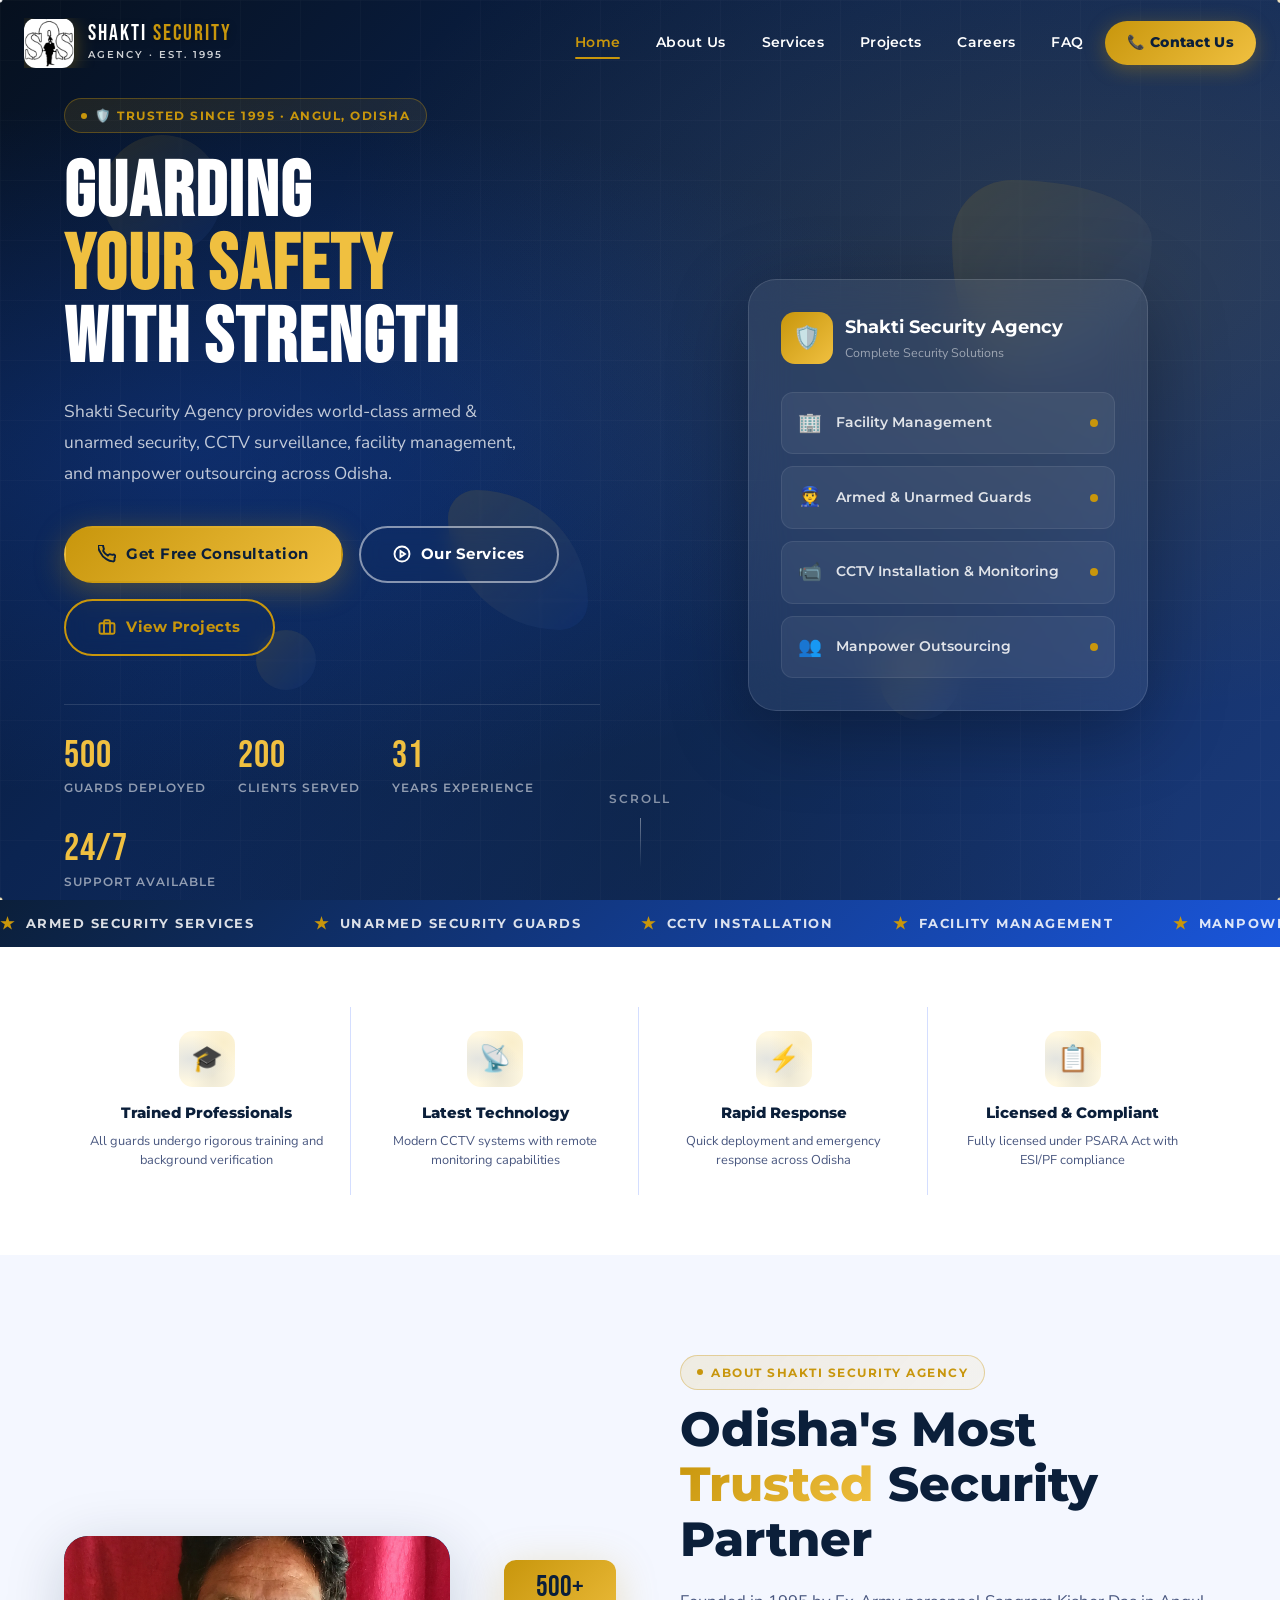
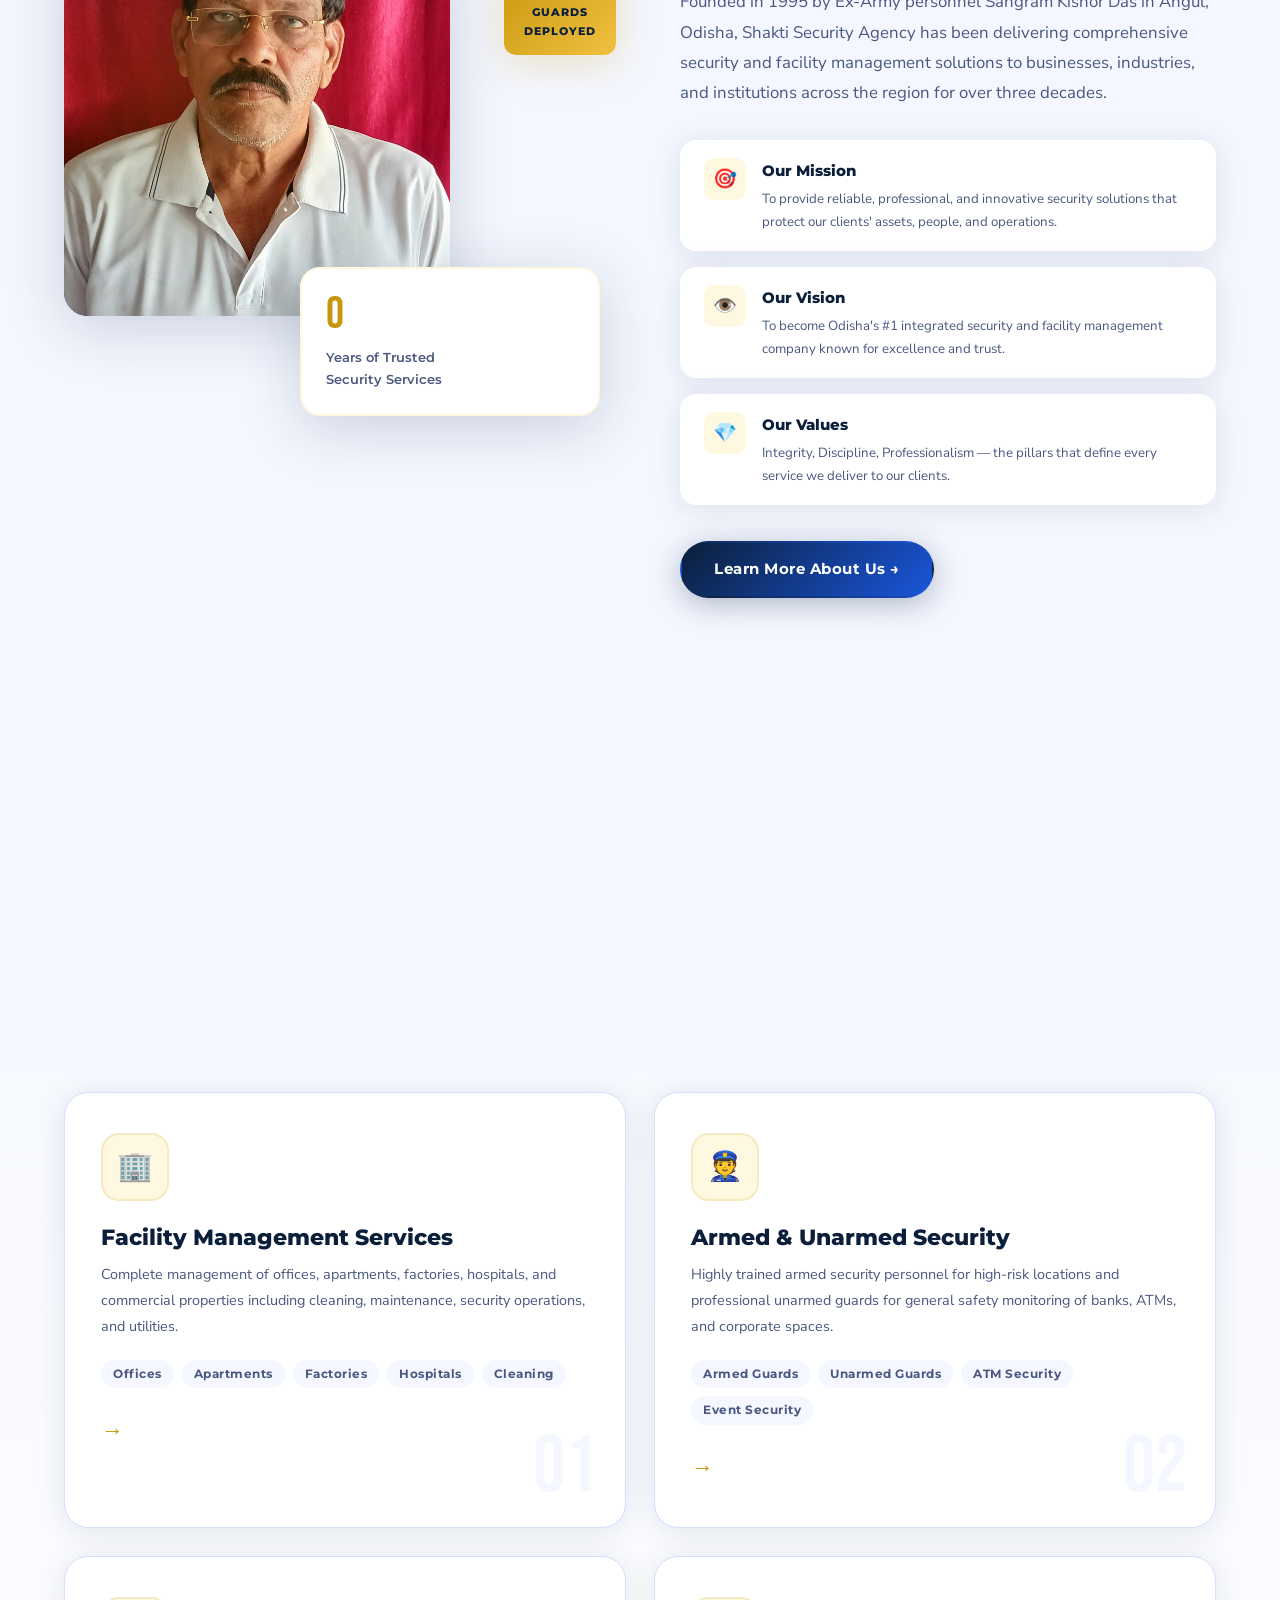
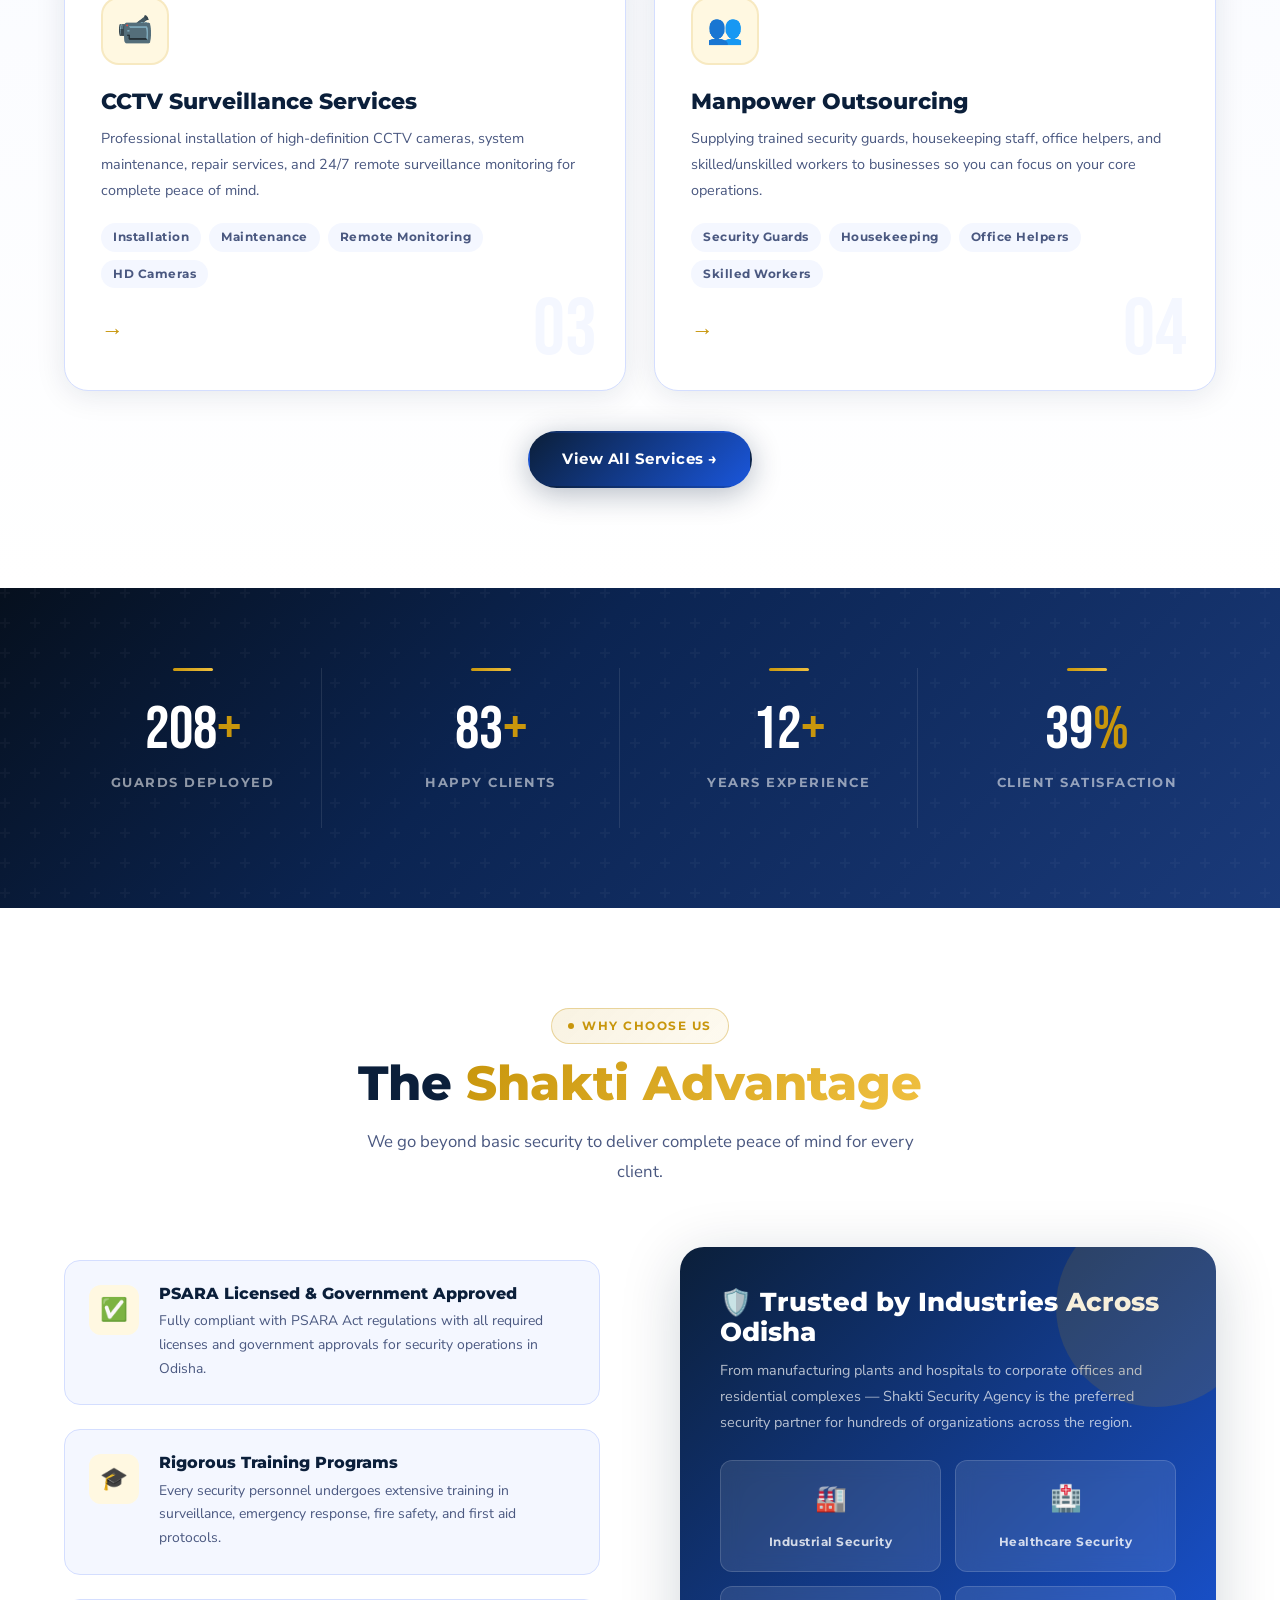
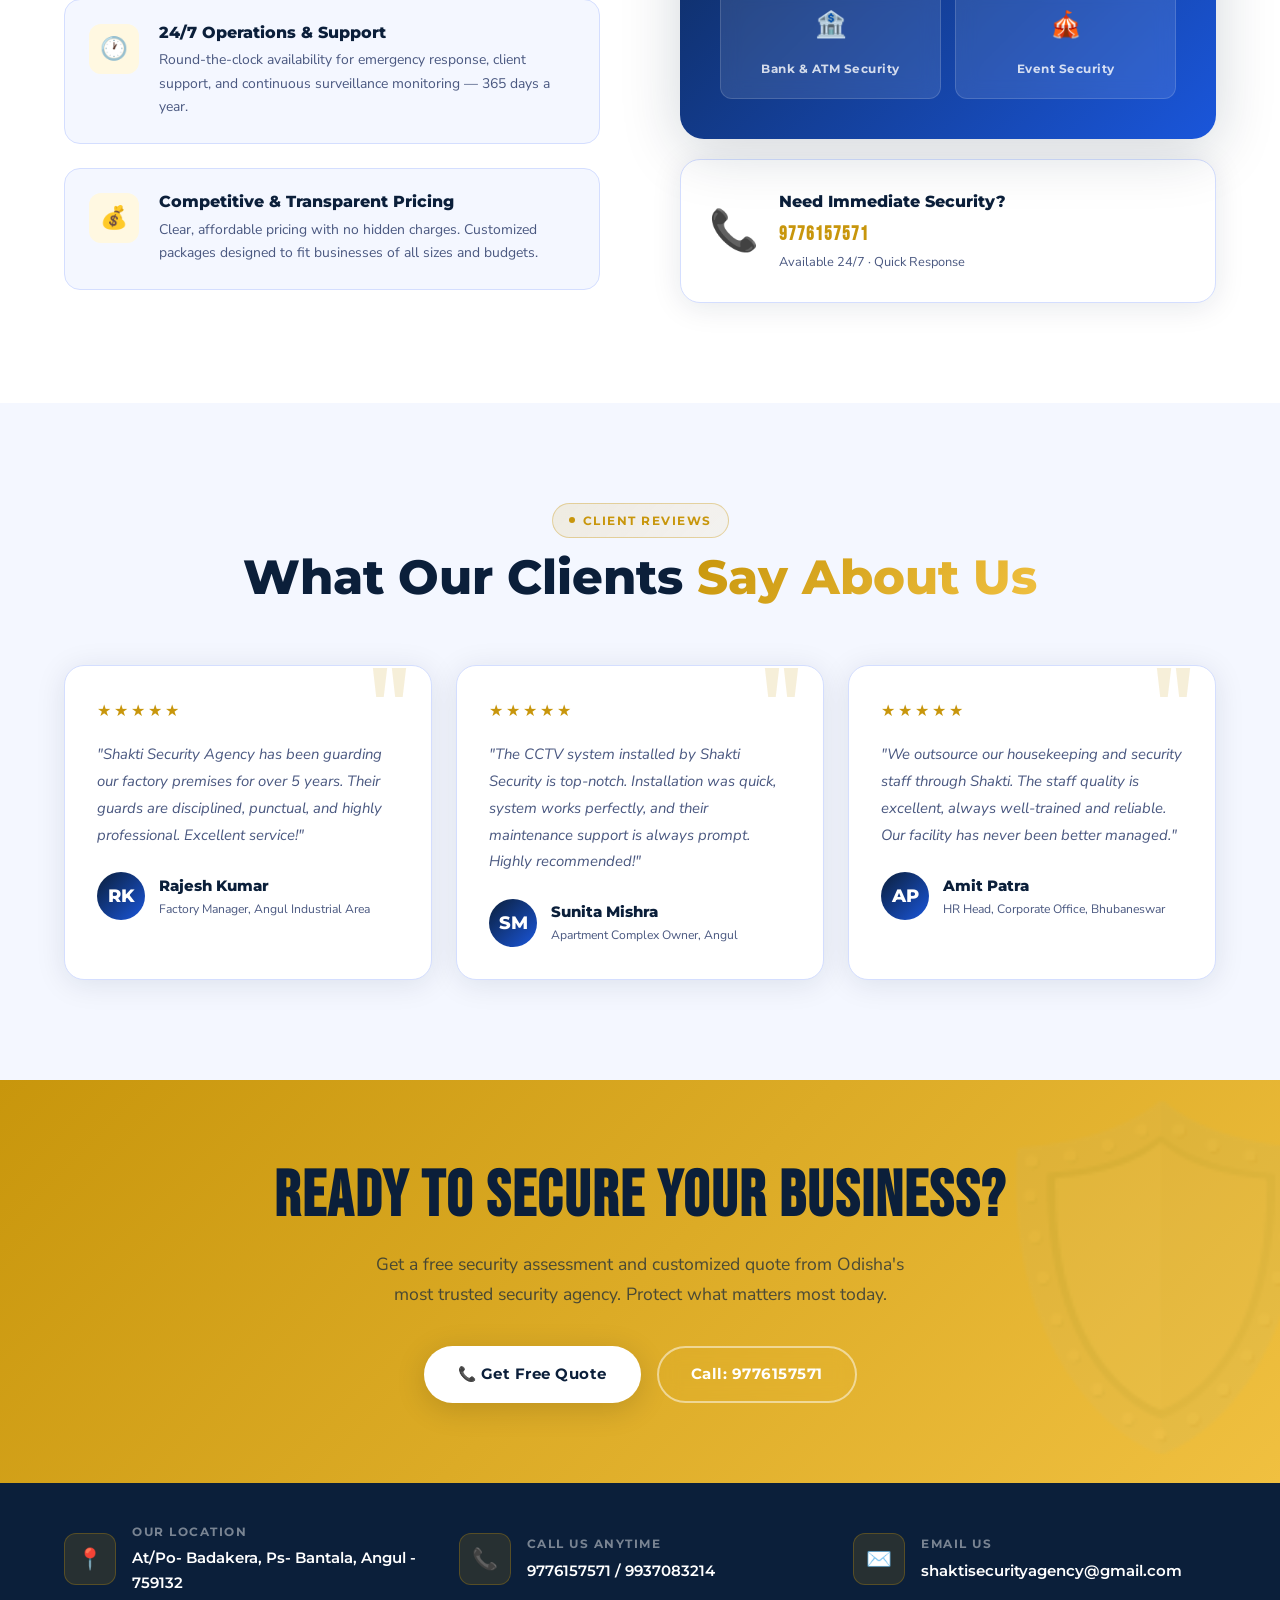
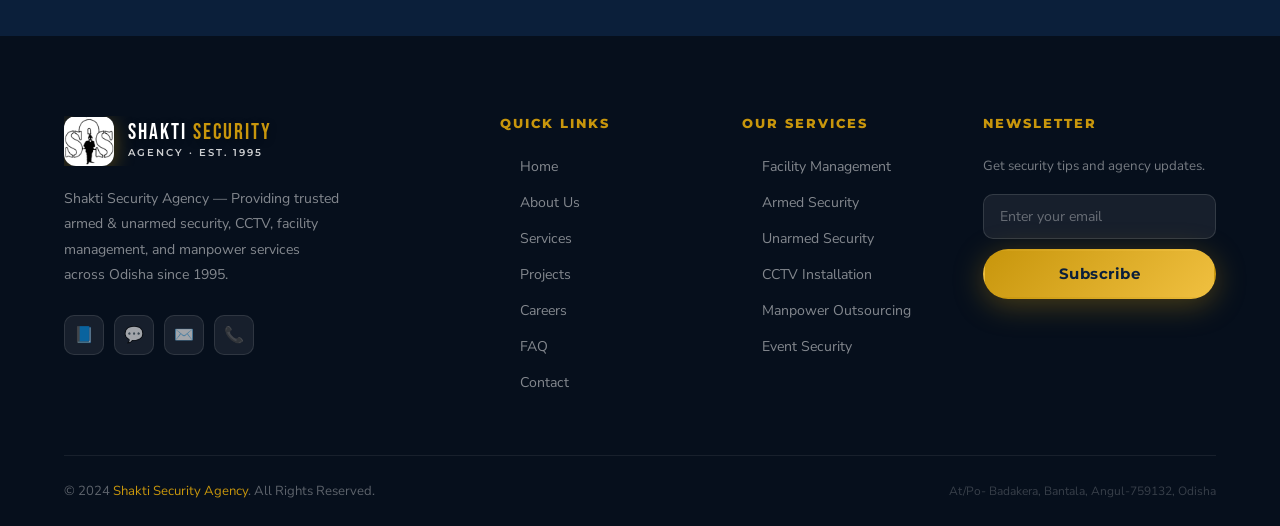
==== index.html @ 9cb3ef7a "your message here" ====
<!DOCTYPE html>
<html lang="en">
<head>
  <meta charset="UTF-8" />
  <meta name="viewport" content="width=device-width, initial-scale=1.0" />
  <title>Shakti Security Agency | Trusted Security & Facility Management | Angul, Odisha</title>
  <meta name="description" content="Shakti Security Agency - Leading provider of Armed & Unarmed Security Services, CCTV Installation, Facility Management, and Manpower Outsourcing in Angul, Odisha. Call 9776157571." />
  <meta name="keywords" content="security agency Angul, armed security guards Odisha, CCTV installation Angul, facility management Odisha, manpower outsourcing Angul, security services Bantala, Shakti Security" />
  <meta name="author" content="Shakti Security Agency" />
  <meta name="robots" content="index, follow" />
  <link rel="canonical" href="https://shaktisecurityagency.com/" />

  <!-- Open Graph -->
  <meta property="og:title" content="Shakti Security Agency | Trusted Security Services" />
  <meta property="og:description" content="Professional Security, CCTV & Facility Management Services in Angul, Odisha." />
  <meta property="og:type" content="website" />
  <meta property="og:url" content="https://shaktisecurityagency.com/" />

  <!-- Schema.org Local Business -->
  <script type="application/ld+json">
  {
    "@context": "https://schema.org",
    "@type": "LocalBusiness",
    "name": "Shakti Security Agency",
    "description": "Armed & Unarmed Security Services, CCTV, Facility Management, Manpower Outsourcing",
    "address": {
      "@type": "PostalAddress",
      "streetAddress": "At/Po- Badakera, Ps- Bantala",
      "addressLocality": "Angul",
      "postalCode": "759132",
      "addressRegion": "Odisha",
      "addressCountry": "IN"
    },
    "telephone": "+919776157571",
    "email": "shaktisecurityagency@gmail.com",
    "url": "https://shaktisecurityagency.com",
    "openingHours": "Mo-Su 00:00-23:59",
    "priceRange": "₹₹"
  }
  </script>

  <link rel="stylesheet" href="styles.css" />
  <link rel="icon" href="data:image/svg+xml,<svg xmlns='http://www.w3.org/2000/svg' viewBox='0 0 100 100'><text y='.9em' font-size='90'>🛡️</text></svg>" />
</head>
<body>

<!-- PRELOADER -->
<div class="preloader">
  <div class="preloader-content">
    <div class="preloader-shield"><img src="assets/images/logo.png" alt="Shakti Security logo"></div>
    <div class="preloader-text">SHAKTI <span>SECURITY</span></div>
    <div class="preloader-bar"><div class="preloader-progress"></div></div>
  </div>
</div>

<!-- HEADER -->
<header class="header" id="header">
  <nav class="nav">
    <a href="index.html" class="logo">
      <div class="logo-icon"></div>
      <div class="logo-text">
        <div class="logo-name">SHAKTI <span>SECURITY</span></div>
        <div class="logo-tagline">Agency · Est. 1995</div>
      </div>
    </a>
    <div class="nav-links">
      <a href="index.html" class="nav-link active">Home</a>
      <a href="about.html" class="nav-link">About Us</a>
      <a href="services.html" class="nav-link">Services</a>
      <a href="projects.html" class="nav-link">Projects</a>
      <a href="careers.html" class="nav-link">Careers</a>
      <a href="faq.html" class="nav-link">FAQ</a>
      <a href="contact.html" class="nav-link nav-cta">📞 Contact Us</a>
    </div>
    <button class="hamburger" aria-label="Open menu">
      <span></span><span></span><span></span>
    </button>
  </nav>
</header>

<!-- MOBILE MENU -->
<div class="mobile-menu">
  <a href="index.html" class="nav-link">Home</a>
  <a href="about.html" class="nav-link">About Us</a>
  <a href="services.html" class="nav-link">Services</a>
  <a href="projects.html" class="nav-link">Projects</a>
  <a href="careers.html" class="nav-link">Careers</a>
  <a href="faq.html" class="nav-link">FAQ</a>
  <a href="contact.html" class="nav-link">Contact Us</a>
</div>

<!-- HERO SECTION -->
<section class="hero">
  <canvas id="particlesCanvas" style="position:absolute;inset:0;z-index:1;pointer-events:none;"></canvas>
  <div class="hero-bg"></div>
  <div class="hero-grid"></div>
  <div class="hero-shapes">
    <div class="shape"></div>
    <div class="shape"></div>
    <div class="shape"></div>
    <div class="shape"></div>
    <div class="shape"></div>
  </div>

  <div class="hero-content">
    <div class="hero-left">
      <div class="hero-badge-wrap animate-in">
        <span class="badge">🛡️ Trusted Since 1995 · Angul, Odisha</span>
      </div>
      <h1 class="hero-title animate-in delay-1">
        Guarding
        <span class="line-gold" id="typed-text">Your Safety</span>
        With Strength
      </h1>
      <p class="hero-desc animate-in delay-2">
        Shakti Security Agency provides world-class armed & unarmed security, CCTV surveillance, facility management, and manpower outsourcing across Odisha.
      </p>
      <div class="hero-btns animate-in delay-3">
        <a href="contact.html" class="btn btn-primary">
          <svg viewBox="0 0 24 24" fill="none" stroke="currentColor" stroke-width="2.5"><path d="M22 16.92v3a2 2 0 01-2.18 2 19.79 19.79 0 01-8.63-3.07A19.5 19.5 0 013.07 9.81a19.79 19.79 0 01-3.07-8.63A2 2 0 012 0h3a2 2 0 012 1.72c.127.96.361 1.903.7 2.81a2 2 0 01-.45 2.11L6.91 7.91a16 16 0 006.29 6.29l1.27-1.27a2 2 0 012.11-.45c.907.339 1.85.573 2.81.7A2 2 0 0122 16.92z"/></svg>
          Get Free Consultation
        </a>
        <a href="services.html" class="btn btn-secondary">
          <svg viewBox="0 0 24 24" fill="none" stroke="currentColor" stroke-width="2.5"><circle cx="12" cy="12" r="10"/><polygon points="10 8 16 12 10 16 10 8"/></svg>
          Our Services
        </a>
        <a href="projects.html" class="btn btn-secondary" style="border-color:var(--gold);color:var(--gold);">
          <svg viewBox="0 0 24 24" fill="none" stroke="currentColor" stroke-width="2.5"><rect x="2" y="7" width="20" height="14" rx="2" ry="2"/><path d="M16 21V5a2 2 0 00-2-2h-4a2 2 0 00-2 2v16"/></svg>
          View Projects
        </a>
      </div>
      <div class="hero-stats animate-in delay-4">
        <div class="hero-stat">
          <span class="hero-stat-num counter" data-target="500">0</span>
          <span class="hero-stat-label">Guards Deployed</span>
        </div>
        <div class="hero-stat">
          <span class="hero-stat-num counter" data-target="200">0</span>
          <span class="hero-stat-label">Clients Served</span>
        </div>
        <div class="hero-stat">
          <span class="hero-stat-num counter" data-target="31">0</span>
          <span class="hero-stat-label">Years Experience</span>
        </div>
        <div class="hero-stat">
          <span class="hero-stat-num">24/7</span>
          <span class="hero-stat-label">Support Available</span>
        </div>
      </div>
    </div>

    <div class="hero-visual animate-in-right delay-2">
      <div class="hero-card">
        <div class="hero-card-header">
          <div class="hero-card-icon">🛡️</div>
          <div>
            <div class="hero-card-title">Shakti Security Agency</div>
            <div class="hero-card-sub">Complete Security Solutions</div>
          </div>
        </div>
        <div class="service-list">
          <div class="service-item">
            <span class="service-item-icon">🏢</span>
            <span class="service-item-text">Facility Management</span>
            <span class="service-item-dot"></span>
          </div>
          <div class="service-item">
            <span class="service-item-icon">👮</span>
            <span class="service-item-text">Armed & Unarmed Guards</span>
            <span class="service-item-dot"></span>
          </div>
          <div class="service-item">
            <span class="service-item-icon">📹</span>
            <span class="service-item-text">CCTV Installation & Monitoring</span>
            <span class="service-item-dot"></span>
          </div>
          <div class="service-item">
            <span class="service-item-icon">👥</span>
            <span class="service-item-text">Manpower Outsourcing</span>
            <span class="service-item-dot"></span>
          </div>
        </div>
      </div>
    </div>
  </div>

  <div class="scroll-indicator">Scroll</div>
</section>

<!-- TICKER BAR -->
<div class="ticker-bar">
  <div class="ticker-track">
    <span class="ticker-item"><span class="ticker-dot">★</span> Armed Security Services</span>
    <span class="ticker-item"><span class="ticker-dot">★</span> Unarmed Security Guards</span>
    <span class="ticker-item"><span class="ticker-dot">★</span> CCTV Installation</span>
    <span class="ticker-item"><span class="ticker-dot">★</span> Facility Management</span>
    <span class="ticker-item"><span class="ticker-dot">★</span> Manpower Outsourcing</span>
    <span class="ticker-item"><span class="ticker-dot">★</span> 24/7 Surveillance Monitoring</span>
    <span class="ticker-item"><span class="ticker-dot">★</span> Industrial Security</span>
    <span class="ticker-item"><span class="ticker-dot">★</span> Event Security</span>
    <span class="ticker-item"><span class="ticker-dot">★</span> ATM & Bank Security</span>
    <span class="ticker-item"><span class="ticker-dot">★</span> Housekeeping Services</span>
  </div>
</div>

<!-- FEATURES STRIP -->
<section class="features-strip">
  <div class="container">
    <div class="features-grid">
      <div class="feature-item animate-in">
        <div class="feature-icon">🎓</div>
        <div class="feature-title">Trained Professionals</div>
        <div class="feature-desc">All guards undergo rigorous training and background verification</div>
      </div>
      <div class="feature-item animate-in delay-1">
        <div class="feature-icon">📡</div>
        <div class="feature-title">Latest Technology</div>
        <div class="feature-desc">Modern CCTV systems with remote monitoring capabilities</div>
      </div>
      <div class="feature-item animate-in delay-2">
        <div class="feature-icon">⚡</div>
        <div class="feature-title">Rapid Response</div>
        <div class="feature-desc">Quick deployment and emergency response across Odisha</div>
      </div>
      <div class="feature-item animate-in delay-3">
        <div class="feature-icon">📋</div>
        <div class="feature-title">Licensed & Compliant</div>
        <div class="feature-desc">Fully licensed under PSARA Act with ESI/PF compliance</div>
      </div>
    </div>
  </div>
</section>

<!-- ABOUT SECTION -->
<section class="about-section section">
  <div class="container">
    <div class="about-grid">
      <div class="about-visual animate-in-left">
        <div class="about-image-stack">
          <div class="about-card-main">
            <img src="assets/head.webp" alt="Sangram Kishor Das - Founder, Shakti Security Agency" style="width:100%;height:100%;object-fit:cover;border-radius:24px;">
          </div>
          <div class="about-card-float">
            <div class="stat-num counter" data-target="31">0</div>
            <div class="stat-text">Years of Trusted<br>Security Services</div>
          </div>
          <div class="about-badge-float">
            <div class="badge-num">500+</div>
            <div class="badge-text">Guards<br>Deployed</div>
          </div>
        </div>
      </div>
      <div class="about-text animate-in-right">
        <span class="badge">About Shakti Security Agency</span>
        <h2 class="section-title">Odisha's Most <span class="highlight">Trusted</span> Security Partner</h2>
        <p class="section-subtitle">Founded in 1995 by Ex-Army personnel Sangram Kishor Das in Angul, Odisha, Shakti Security Agency has been delivering comprehensive security and facility management solutions to businesses, industries, and institutions across the region for over three decades.</p>
        <div class="value-cards">
          <div class="value-card">
            <div class="value-card-icon">🎯</div>
            <div>
              <div class="value-card-title">Our Mission</div>
              <div class="value-card-desc">To provide reliable, professional, and innovative security solutions that protect our clients' assets, people, and operations.</div>
            </div>
          </div>
          <div class="value-card">
            <div class="value-card-icon">👁️</div>
            <div>
              <div class="value-card-title">Our Vision</div>
              <div class="value-card-desc">To become Odisha's #1 integrated security and facility management company known for excellence and trust.</div>
            </div>
          </div>
          <div class="value-card">
            <div class="value-card-icon">💎</div>
            <div>
              <div class="value-card-title">Our Values</div>
              <div class="value-card-desc">Integrity, Discipline, Professionalism — the pillars that define every service we deliver to our clients.</div>
            </div>
          </div>
        </div>
        <a href="about.html" class="btn btn-dark">Learn More About Us →</a>
      </div>
    </div>
  </div>
</section>

<!-- SERVICES SECTION -->
<section class="services-section section">
  <div class="container">
    <div class="text-center animate-in">
      <span class="badge">What We Offer</span>
      <h2 class="section-title" style="margin-top:12px;">Complete <span class="highlight">Security Solutions</span><br>Under One Roof</h2>
      <p class="section-subtitle">From guarding your premises to managing your entire facility, Shakti Security Agency provides end-to-end solutions tailored to your needs.</p>
    </div>
    <div class="services-grid">
      <div class="service-card animate-in delay-1">
        <div class="service-card-num">01</div>
        <div class="service-card-icon"><span>🏢</span></div>
        <h3>Facility Management Services</h3>
        <p>Complete management of offices, apartments, factories, hospitals, and commercial properties including cleaning, maintenance, security operations, and utilities.</p>
        <div class="service-tags">
          <span class="service-tag">Offices</span>
          <span class="service-tag">Apartments</span>
          <span class="service-tag">Factories</span>
          <span class="service-tag">Hospitals</span>
          <span class="service-tag">Cleaning</span>
        </div>
        <a href="services.html" class="service-arrow">→</a>
      </div>
      <div class="service-card animate-in delay-2">
        <div class="service-card-num">02</div>
        <div class="service-card-icon"><span>👮</span></div>
        <h3>Armed & Unarmed Security</h3>
        <p>Highly trained armed security personnel for high-risk locations and professional unarmed guards for general safety monitoring of banks, ATMs, and corporate spaces.</p>
        <div class="service-tags">
          <span class="service-tag">Armed Guards</span>
          <span class="service-tag">Unarmed Guards</span>
          <span class="service-tag">ATM Security</span>
          <span class="service-tag">Event Security</span>
        </div>
        <a href="services.html" class="service-arrow">→</a>
      </div>
      <div class="service-card animate-in delay-3">
        <div class="service-card-num">03</div>
        <div class="service-card-icon"><span>📹</span></div>
        <h3>CCTV Surveillance Services</h3>
        <p>Professional installation of high-definition CCTV cameras, system maintenance, repair services, and 24/7 remote surveillance monitoring for complete peace of mind.</p>
        <div class="service-tags">
          <span class="service-tag">Installation</span>
          <span class="service-tag">Maintenance</span>
          <span class="service-tag">Remote Monitoring</span>
          <span class="service-tag">HD Cameras</span>
        </div>
        <a href="services.html" class="service-arrow">→</a>
      </div>
      <div class="service-card animate-in delay-4">
        <div class="service-card-num">04</div>
        <div class="service-card-icon"><span>👥</span></div>
        <h3>Manpower Outsourcing</h3>
        <p>Supplying trained security guards, housekeeping staff, office helpers, and skilled/unskilled workers to businesses so you can focus on your core operations.</p>
        <div class="service-tags">
          <span class="service-tag">Security Guards</span>
          <span class="service-tag">Housekeeping</span>
          <span class="service-tag">Office Helpers</span>
          <span class="service-tag">Skilled Workers</span>
        </div>
        <a href="services.html" class="service-arrow">→</a>
      </div>
    </div>
    <div class="text-center" style="margin-top:40px;">
      <a href="services.html" class="btn btn-dark">View All Services →</a>
    </div>
  </div>
</section>

<!-- STATS SECTION -->
<section class="stats-section">
  <div class="container">
    <div class="stats-grid">
      <div class="stat-card animate-in">
        <span class="stat-num"><span class="counter" data-target="500">0</span><span class="stat-suffix">+</span></span>
        <span class="stat-label">Guards Deployed</span>
      </div>
      <div class="stat-card animate-in delay-1">
        <span class="stat-num"><span class="counter" data-target="200">0</span><span class="stat-suffix">+</span></span>
        <span class="stat-label">Happy Clients</span>
      </div>
      <div class="stat-card animate-in delay-2">
        <span class="stat-num"><span class="counter" data-target="31">0</span><span class="stat-suffix">+</span></span>
        <span class="stat-label">Years Experience</span>
      </div>
      <div class="stat-card animate-in delay-3">
        <span class="stat-num"><span class="counter" data-target="100">0</span><span class="stat-suffix">%</span></span>
        <span class="stat-label">Client Satisfaction</span>
      </div>
    </div>
  </div>
</section>

<!-- WHY US SECTION -->
<section class="whyus-section section">
  <div class="container">
    <div class="text-center animate-in" style="margin-bottom:60px;">
      <span class="badge">Why Choose Us</span>
      <h2 class="section-title" style="margin-top:12px;">The <span class="highlight">Shakti Advantage</span></h2>
      <p class="section-subtitle">We go beyond basic security to deliver complete peace of mind for every client.</p>
    </div>
    <div class="whyus-grid">
      <div class="whyus-list">
        <div class="whyus-item animate-in">
          <div class="whyus-icon">✅</div>
          <div class="whyus-content">
            <h4>PSARA Licensed & Government Approved</h4>
            <p>Fully compliant with PSARA Act regulations with all required licenses and government approvals for security operations in Odisha.</p>
          </div>
        </div>
        <div class="whyus-item animate-in delay-1">
          <div class="whyus-icon">🎓</div>
          <div class="whyus-content">
            <h4>Rigorous Training Programs</h4>
            <p>Every security personnel undergoes extensive training in surveillance, emergency response, fire safety, and first aid protocols.</p>
          </div>
        </div>
        <div class="whyus-item animate-in delay-2">
          <div class="whyus-icon">🕐</div>
          <div class="whyus-content">
            <h4>24/7 Operations & Support</h4>
            <p>Round-the-clock availability for emergency response, client support, and continuous surveillance monitoring — 365 days a year.</p>
          </div>
        </div>
        <div class="whyus-item animate-in delay-3">
          <div class="whyus-icon">💰</div>
          <div class="whyus-content">
            <h4>Competitive & Transparent Pricing</h4>
            <p>Clear, affordable pricing with no hidden charges. Customized packages designed to fit businesses of all sizes and budgets.</p>
          </div>
        </div>
      </div>
      <div class="whyus-visual animate-in-right">
        <div class="whyus-big-card">
          <h3>🛡️ Trusted by Industries Across Odisha</h3>
          <p>From manufacturing plants and hospitals to corporate offices and residential complexes — Shakti Security Agency is the preferred security partner for hundreds of organizations across the region.</p>
          <div class="cert-badges">
            <div class="cert-badge">
              <span class="icon">🏭</span>
              <span class="text">Industrial Security</span>
            </div>
            <div class="cert-badge">
              <span class="icon">🏥</span>
              <span class="text">Healthcare Security</span>
            </div>
            <div class="cert-badge">
              <span class="icon">🏦</span>
              <span class="text">Bank & ATM Security</span>
            </div>
            <div class="cert-badge">
              <span class="icon">🎪</span>
              <span class="text">Event Security</span>
            </div>
          </div>
        </div>
        <div style="background:var(--white);border-radius:20px;padding:28px;box-shadow:var(--shadow);border:1px solid var(--border);display:flex;gap:20px;align-items:center;">
          <div style="font-size:2.5rem;">📞</div>
          <div>
            <div style="font-weight:800;color:var(--navy);font-family:'Montserrat',sans-serif;margin-bottom:4px;">Need Immediate Security?</div>
            <div style="font-size:1.2rem;font-weight:900;color:var(--gold);font-family:'Bebas Neue',sans-serif;letter-spacing:1px;">9776157571</div>
            <div style="font-size:0.8rem;color:var(--text-muted);">Available 24/7 · Quick Response</div>
          </div>
        </div>
      </div>
    </div>
  </div>
</section>

<!-- TESTIMONIALS -->
<section class="testimonials-section section">
  <div class="container">
    <div class="text-center animate-in">
      <span class="badge">Client Reviews</span>
      <h2 class="section-title" style="margin-top:12px;">What Our Clients <span class="highlight">Say About Us</span></h2>
    </div>
    <div class="testimonials-grid">
      <div class="testimonial-card animate-in delay-1">
        <div class="stars">★★★★★</div>
        <p class="testimonial-text">"Shakti Security Agency has been guarding our factory premises for over 5 years. Their guards are disciplined, punctual, and highly professional. Excellent service!"</p>
        <div class="testimonial-author">
          <div class="author-avatar">RK</div>
          <div>
            <div class="author-name">Rajesh Kumar</div>
            <div class="author-role">Factory Manager, Angul Industrial Area</div>
          </div>
        </div>
      </div>
      <div class="testimonial-card animate-in delay-2">
        <div class="stars">★★★★★</div>
        <p class="testimonial-text">"The CCTV system installed by Shakti Security is top-notch. Installation was quick, system works perfectly, and their maintenance support is always prompt. Highly recommended!"</p>
        <div class="testimonial-author">
          <div class="author-avatar">SM</div>
          <div>
            <div class="author-name">Sunita Mishra</div>
            <div class="author-role">Apartment Complex Owner, Angul</div>
          </div>
        </div>
      </div>
      <div class="testimonial-card animate-in delay-3">
        <div class="stars">★★★★★</div>
        <p class="testimonial-text">"We outsource our housekeeping and security staff through Shakti. The staff quality is excellent, always well-trained and reliable. Our facility has never been better managed."</p>
        <div class="testimonial-author">
          <div class="author-avatar">AP</div>
          <div>
            <div class="author-name">Amit Patra</div>
            <div class="author-role">HR Head, Corporate Office, Bhubaneswar</div>
          </div>
        </div>
      </div>
    </div>
  </div>
</section>

<!-- CTA SECTION -->
<section class="cta-section">
  <div class="container">
    <div class="cta-content animate-in">
      <h2>Ready to Secure Your Business?</h2>
      <p>Get a free security assessment and customized quote from Odisha's most trusted security agency. Protect what matters most today.</p>
      <div class="cta-btns">
        <a href="contact.html" class="btn btn-white">📞 Get Free Quote</a>
        <a href="tel:9776157571" class="btn btn-secondary">Call: 9776157571</a>
      </div>
    </div>
  </div>
</section>

<!-- CONTACT BAR -->
<div class="contact-bar">
  <div class="container">
    <div class="contact-bar-grid">
      <div class="contact-bar-item">
        <div class="contact-bar-icon">📍</div>
        <div>
          <div class="contact-bar-label">Our Location</div>
          <div class="contact-bar-value">At/Po- Badakera, Ps- Bantala, Angul - 759132</div>
        </div>
      </div>
      <div class="contact-bar-item">
        <div class="contact-bar-icon">📞</div>
        <div>
          <div class="contact-bar-label">Call Us Anytime</div>
          <div class="contact-bar-value">9776157571 / 9937083214</div>
        </div>
      </div>
      <div class="contact-bar-item">
        <div class="contact-bar-icon">✉️</div>
        <div>
          <div class="contact-bar-label">Email Us</div>
          <div class="contact-bar-value">shaktisecurityagency@gmail.com</div>
        </div>
      </div>
    </div>
  </div>
</div>

<!-- FOOTER -->
<footer class="footer">
  <div class="container">
    <div class="footer-grid">
      <div class="footer-brand">
        <a href="index.html" class="logo">
          <div class="logo-icon"></div>
          <div class="logo-text">
            <div class="logo-name" style="color:#fff;">SHAKTI <span>SECURITY</span></div>
            <div class="logo-tagline">Agency · Est. 1995</div>
          </div>
        </a>
        <p>Shakti Security Agency — Providing trusted armed & unarmed security, CCTV, facility management, and manpower services across Odisha since 1995.</p>
        <div class="footer-socials">
          <a href="#" class="social-btn" aria-label="Facebook">📘</a>
          <a href="#" class="social-btn" aria-label="WhatsApp">💬</a>
          <a href="mailto:shaktisecurityagency@gmail.com" class="social-btn" aria-label="Email">✉️</a>
          <a href="tel:9776157571" class="social-btn" aria-label="Phone">📞</a>
        </div>
      </div>
      <div class="footer-col">
        <h5>Quick Links</h5>
        <ul>
          <li><a href="index.html">Home</a></li>
          <li><a href="about.html">About Us</a></li>
          <li><a href="services.html">Services</a></li>
          <li><a href="projects.html">Projects</a></li>
          <li><a href="careers.html">Careers</a></li>
          <li><a href="faq.html">FAQ</a></li>
          <li><a href="contact.html">Contact</a></li>
        </ul>
      </div>
      <div class="footer-col">
        <h5>Our Services</h5>
        <ul>
          <li><a href="services.html">Facility Management</a></li>
          <li><a href="services.html">Armed Security</a></li>
          <li><a href="services.html">Unarmed Security</a></li>
          <li><a href="services.html">CCTV Installation</a></li>
          <li><a href="services.html">Manpower Outsourcing</a></li>
          <li><a href="services.html">Event Security</a></li>
        </ul>
      </div>
      <div class="footer-col">
        <h5>Newsletter</h5>
        <p style="font-size:0.83rem;color:rgba(255,255,255,0.45);margin-bottom:16px;line-height:1.7;">Get security tips and agency updates.</p>
        <div class="footer-newsletter">
          <input type="email" placeholder="Enter your email" />
          <button class="btn btn-primary" style="width:100%;justify-content:center;">Subscribe</button>
        </div>
      </div>
    </div>
    <div class="footer-bottom">
      <p>© 2024 <span>Shakti Security Agency</span>. All Rights Reserved.</p>
      <p style="font-size:0.75rem;color:rgba(255,255,255,0.2);">At/Po- Badakera, Bantala, Angul-759132, Odisha</p>
    </div>
  </div>
</footer>

<!-- BACK TO TOP -->
<button class="back-to-top" aria-label="Back to top">↑</button>

<script src="main.js"></script>
</body>
</html>
---- styles.css ----
/* ===========================
   SHAKTI SECURITY AGENCY
   Main Stylesheet
   =========================== */

@import url('https://fonts.googleapis.com/css2?family=Bebas+Neue&family=Montserrat:wght@400;500;600;700;800;900&family=Nunito+Sans:wght@300;400;600;700&display=swap');

/* ===== CSS VARIABLES ===== */
:root {
  --navy: #0B1F3A;
  --navy-mid: #132B52;
  --navy-light: #1A3A6B;
  --gold: #C8960C;
  --gold-light: #F0C040;
  --gold-pale: #FFF8E1;
  --blue: #1A56DB;
  --blue-light: #3B82F6;
  --white: #FFFFFF;
  --bg: #F4F7FF;
  --bg2: #EEF2FB;
  --text: #0B1F3A;
  --text-muted: #4A5880;
  --border: #D4DEFF;
  --shadow: 0 4px 30px rgba(11,31,58,0.10);
  --shadow-lg: 0 12px 60px rgba(11,31,58,0.18);
  --shadow-gold: 0 8px 40px rgba(200,150,12,0.25);
  --radius: 16px;
  --radius-sm: 8px;
  --transition: all 0.35s cubic-bezier(0.4, 0, 0.2, 1);

  /* Gradients */
  --grad-primary: linear-gradient(135deg, #0B1F3A 0%, #1A56DB 100%);
  --grad-gold: linear-gradient(135deg, #C8960C 0%, #F0C040 100%);
  --grad-hero: linear-gradient(135deg, #06101E 0%, #0B2451 40%, #1A3A7A 100%);
  --grad-card: linear-gradient(145deg, #FFFFFF 0%, #F0F4FF 100%);
  --grad-mesh: radial-gradient(ellipse at 20% 50%, rgba(26,86,219,0.12) 0%, transparent 60%),
               radial-gradient(ellipse at 80% 20%, rgba(200,150,12,0.10) 0%, transparent 50%),
               radial-gradient(ellipse at 60% 80%, rgba(11,31,58,0.08) 0%, transparent 50%);
}

/* ===== RESET & BASE ===== */
*, *::before, *::after { box-sizing: border-box; margin: 0; padding: 0; }

html { 
  scroll-behavior: smooth; 
  font-size: 16px; 
  overflow-x: hidden;
}

body {
  font-family: 'Nunito Sans', sans-serif;
  background-color: var(--bg);
  color: var(--text);
  line-height: 1.7;
  overflow-x: hidden;
  max-width: 100vw;
}

::selection { background: var(--gold); color: var(--white); }

img { max-width: 100%; display: block; }
a { text-decoration: none; color: inherit; }
ul { list-style: none; }
button { cursor: pointer; font-family: inherit; }

/* ===== TYPOGRAPHY ===== */
h1, h2, h3, h4, h5 {
  font-family: 'Montserrat', sans-serif;
  font-weight: 800;
  line-height: 1.15;
  color: var(--navy);
}

.display-font { font-family: 'Bebas Neue', sans-serif; letter-spacing: 2px; }

/* ===== SCROLLBAR ===== */
::-webkit-scrollbar { width: 6px; }
::-webkit-scrollbar-track { background: var(--bg); }
::-webkit-scrollbar-thumb { background: var(--grad-gold); border-radius: 10px; }

/* ===== UTILITIES ===== */
.container { 
  max-width: 1200px; 
  margin: 0 auto; 
  padding: 0 24px; 
  width: 100%;
  box-sizing: border-box;
}
.section { padding: 100px 0; overflow-x: hidden; }
.section-sm { padding: 70px 0; overflow-x: hidden; }

.badge {
  display: inline-flex; align-items: center; gap: 8px;
  background: linear-gradient(135deg, rgba(200,150,12,0.12), rgba(240,192,64,0.08));
  border: 1px solid rgba(200,150,12,0.35);
  color: var(--gold);
  padding: 6px 16px;
  border-radius: 50px;
  font-size: 0.78rem;
  font-weight: 700;
  text-transform: uppercase;
  letter-spacing: 1.5px;
  font-family: 'Montserrat', sans-serif;
}

.badge::before { content: ''; width: 6px; height: 6px; background: var(--gold); border-radius: 50%; animation: pulse-dot 2s infinite; }

@keyframes pulse-dot {
  0%, 100% { opacity: 1; transform: scale(1); }
  50% { opacity: 0.5; transform: scale(1.5); }
}

.section-title {
  font-size: clamp(2rem, 4vw, 3rem);
  color: var(--navy);
  margin-bottom: 16px;
}

.section-subtitle {
  font-size: 1.05rem;
  color: var(--text-muted);
  max-width: 560px;
  line-height: 1.8;
}

.text-center { text-align: center; }
.text-center .section-subtitle { margin: 0 auto; }

.highlight {
  background: var(--grad-gold);
  -webkit-background-clip: text;
  -webkit-text-fill-color: transparent;
  background-clip: text;
}

/* ===== BUTTONS ===== */
.btn {
  display: inline-flex; align-items: center; gap: 10px;
  padding: 14px 32px;
  border-radius: 50px;
  font-weight: 700;
  font-size: 0.92rem;
  letter-spacing: 0.5px;
  font-family: 'Montserrat', sans-serif;
  transition: var(--transition);
  border: 2px solid transparent;
  position: relative; overflow: hidden;
}

.btn::before {
  content: ''; position: absolute;
  top: 50%; left: 50%; width: 0; height: 0;
  background: rgba(255,255,255,0.15);
  border-radius: 50%;
  transform: translate(-50%, -50%);
  transition: width 0.6s, height 0.6s;
}

.btn:hover::before { width: 400px; height: 400px; }

.btn-primary {
  background: var(--grad-gold);
  color: var(--navy);
  box-shadow: 0 6px 30px rgba(200,150,12,0.35);
}

.btn-primary:hover {
  transform: translateY(-3px);
  box-shadow: 0 12px 40px rgba(200,150,12,0.5);
}

.btn-secondary {
  background: transparent;
  color: var(--white);
  border: 2px solid rgba(255,255,255,0.5);
  backdrop-filter: blur(10px);
}

.btn-secondary:hover {
  background: rgba(255,255,255,0.15);
  border-color: var(--white);
  transform: translateY(-3px);
}

.btn-dark {
  background: var(--grad-primary);
  color: var(--white);
  box-shadow: 0 6px 30px rgba(11,31,58,0.3);
}

.btn-dark:hover { transform: translateY(-3px); box-shadow: 0 12px 40px rgba(11,31,58,0.4); }

.btn-outline {
  background: transparent;
  color: var(--navy);
  border: 2px solid var(--navy);
}

.btn-outline:hover { background: var(--navy); color: var(--white); }

.btn svg { width: 18px; height: 18px; }

/* ===== HEADER / NAV ===== */
.header {
  position: fixed; top: 0; left: 0; right: 0; z-index: 1000;
  transition: var(--transition);
  overflow: hidden;
  width: 100%;
}

.header.scrolled {
  background: rgba(255,255,255,0.96);
  backdrop-filter: blur(20px);
  box-shadow: 0 2px 30px rgba(11,31,58,0.12);
}

.nav {
  display: flex; 
  align-items: center; 
  justify-content: space-between;
  padding: 18px 24px;
  max-width: 1300px;
  margin: 0 auto;
  width: 100%;
  box-sizing: border-box;
  gap: 16px;
}

.logo {
  display: flex; align-items: center; gap: 14px;
  text-decoration: none;
  flex: 1 1 auto;
  min-width: 0;
  overflow: hidden;
}

.logo-icon {
  width: 50px; height: 50px;
  background: url('assets/images/logo.png') center/contain no-repeat;
  border-radius: 12px;
  display: flex; align-items: center; justify-content: center;
  font-size: 0;
  box-shadow: 0 4px 20px rgba(200,150,12,0.4);
  transition: var(--transition);
  position: relative;
  overflow: hidden;
}

.logo-icon::after {
  content: '';
}

.logo:hover .logo-icon { transform: rotate(-5deg) scale(1.08); }

.logo-text { display: flex; flex-direction: column; }

.logo-name {
  font-family: 'Bebas Neue', sans-serif;
  font-size: 1.4rem;
  letter-spacing: 2px;
  color: var(--white);
  line-height: 1;
  text-shadow: 0 2px 8px rgba(0,0,0,0.3);
  transition: var(--transition);
}

.header.scrolled .logo-name { 
  color: var(--navy); 
  text-shadow: none;
}

.logo-name span { color: var(--gold); }

.logo-tagline {
  font-size: 0.62rem;
  letter-spacing: 2px;
  text-transform: uppercase;
  color: rgba(255,255,255,0.8);
  font-weight: 600;
  font-family: 'Montserrat', sans-serif;
  transition: var(--transition);
}

.header.scrolled .logo-tagline {
  color: var(--text-muted);
}

.nav-links {
  display: flex; align-items: center; gap: 8px;
}

.nav-link {
  font-family: 'Montserrat', sans-serif;
  font-weight: 600;
  font-size: 0.88rem;
  padding: 8px 14px;
  border-radius: 8px;
  color: var(--white);
  transition: var(--transition);
  position: relative;
  letter-spacing: 0.3px;
}

.header.scrolled .nav-link { color: var(--navy); }

.nav-link::after {
  content: ''; position: absolute;
  bottom: 4px; left: 50%; right: 50%;
  height: 2px; background: var(--gold);
  border-radius: 2px; transition: var(--transition);
}

.nav-link:hover::after, .nav-link.active::after { left: 14px; right: 14px; }
.nav-link:hover, .nav-link.active { color: var(--gold); }

.header.scrolled .nav-link:hover { color: var(--gold); }

.nav-cta {
  background: var(--grad-gold);
  color: var(--navy) !important;
  padding: 10px 22px;
  border-radius: 50px;
  font-weight: 800;
  box-shadow: 0 4px 20px rgba(200,150,12,0.35);
  transition: var(--transition);
}

.nav-cta:hover { transform: translateY(-2px); box-shadow: 0 8px 30px rgba(200,150,12,0.5); }
.nav-cta::after { display: none; }

.hamburger {
  display: none;
  flex-direction: column; 
  gap: 5px;
  background: none; 
  border: none;
  padding: 8px; 
  cursor: pointer;
  flex-shrink: 0;
  z-index: 1001;
}

.hamburger span {
  display: block; width: 26px; height: 2.5px;
  background: var(--white);
  border-radius: 3px; transition: var(--transition);
}

.header.scrolled .hamburger span { background: var(--navy); }
.hamburger.open span:nth-child(1) { transform: translateY(7.5px) rotate(45deg); }
.hamburger.open span:nth-child(2) { opacity: 0; transform: scaleX(0); }
.hamburger.open span:nth-child(3) { transform: translateY(-7.5px) rotate(-45deg); }
.hamburger.open span { background: var(--white); }

/* ===== MOBILE MENU ===== */
.mobile-menu {
  position: fixed; top: 0; left: 0; right: 0; bottom: 0; z-index: 1002;
  background: var(--navy);
  display: flex; flex-direction: column; align-items: center; justify-content: center; gap: 12px;
  opacity: 0; pointer-events: none; transition: opacity 0.3s;
}

.mobile-menu.open { opacity: 1; pointer-events: all; }

.mobile-menu .nav-link {
  color: var(--white); font-size: 1.6rem;
  font-family: 'Bebas Neue', sans-serif;
  letter-spacing: 3px;
  padding: 12px 24px;
  transition: color 0.3s;
}

.mobile-menu .nav-link:hover { color: var(--gold); }

/* ===== TICKER BAR ===== */
.ticker-bar {
  background: var(--grad-primary);
  padding: 10px 0;
  overflow: hidden;
  position: relative;
  display: flex;
}

.ticker-track {
  display: flex; gap: 60px;
  animation: ticker 25s linear infinite;
  white-space: nowrap;
  flex-shrink: 0;
}

.ticker-item {
  display: flex; align-items: center; gap: 10px;
  font-size: 0.8rem;
  font-weight: 700;
  letter-spacing: 1.5px;
  text-transform: uppercase;
  color: rgba(255,255,255,0.85);
  font-family: 'Montserrat', sans-serif;
}

.ticker-dot { color: var(--gold); font-size: 1rem; }

@keyframes ticker { 0% { transform: translateX(0); } 100% { transform: translateX(-50%); } }

/* ===== HERO SECTION ===== */
.hero {
  min-height: 100vh;
  background: var(--grad-hero);
  position: relative;
  display: flex; align-items: center;
  overflow: hidden;
  padding-top: 90px;
}

.hero-bg {
  position: absolute; inset: 0;
  background:
    radial-gradient(ellipse at 15% 50%, rgba(26,86,219,0.25) 0%, transparent 55%),
    radial-gradient(ellipse at 85% 30%, rgba(200,150,12,0.15) 0%, transparent 50%),
    radial-gradient(ellipse at 50% 90%, rgba(11,31,58,0.5) 0%, transparent 60%);
}

.hero-grid {
  position: absolute; inset: 0; opacity: 0.04;
  background-image:
    linear-gradient(rgba(255,255,255,0.5) 1px, transparent 1px),
    linear-gradient(90deg, rgba(255,255,255,0.5) 1px, transparent 1px);
  background-size: 60px 60px;
}

/* Floating shapes */
.hero-shapes { position: absolute; inset: 0; pointer-events: none; }

.shape {
  position: absolute; border-radius: 50%;
  background: linear-gradient(135deg, rgba(200,150,12,0.15), rgba(26,86,219,0.1));
  backdrop-filter: blur(1px);
  animation: float-shape linear infinite;
}

.shape:nth-child(1) { width: 120px; height: 120px; top: 15%; left: 8%; animation-duration: 12s; }
.shape:nth-child(2) { width: 60px; height: 60px; top: 70%; left: 20%; animation-duration: 9s; animation-delay: -3s; }
.shape:nth-child(3) { width: 200px; height: 200px; top: 20%; right: 10%; animation-duration: 15s; animation-delay: -5s; border-radius: 30% 70% 70% 30% / 30% 30% 70% 70%; }
.shape:nth-child(4) { width: 80px; height: 80px; bottom: 20%; right: 25%; animation-duration: 11s; animation-delay: -2s; }
.shape:nth-child(5) { width: 140px; height: 140px; bottom: 30%; left: 35%; animation-duration: 13s; animation-delay: -7s; border-radius: 20% 80%; }

@keyframes float-shape {
  0%, 100% { transform: translateY(0px) rotate(0deg); }
  33% { transform: translateY(-30px) rotate(120deg); }
  66% { transform: translateY(15px) rotate(240deg); }
}

.hero-content {
  position: relative; z-index: 2;
  display: grid; grid-template-columns: 1fr 1fr;
  gap: 80px; align-items: center;
  max-width: 1200px; margin: 0 auto; padding: 0 24px;
  width: 100%;
  box-sizing: border-box;
}

.hero-badge-wrap { margin-bottom: 24px; }

.hero-title {
  font-family: 'Bebas Neue', sans-serif;
  font-size: clamp(3rem, 6vw, 5.5rem);
  line-height: 0.95;
  letter-spacing: 2px;
  color: var(--white);
  margin-bottom: 20px;
}

.hero-title .line-gold { color: var(--gold-light); display: block; }

.hero-desc {
  font-size: 1.08rem;
  color: rgba(255,255,255,0.75);
  line-height: 1.8;
  margin-bottom: 36px;
  max-width: 480px;
}

.hero-btns { display: flex; gap: 16px; flex-wrap: wrap; margin-bottom: 48px; }

.hero-stats {
  display: flex; gap: 32px; flex-wrap: wrap;
  padding-top: 32px;
  border-top: 1px solid rgba(255,255,255,0.12);
}

.hero-stat { display: flex; flex-direction: column; }

.hero-stat-num {
  font-family: 'Bebas Neue', sans-serif;
  font-size: 2.4rem;
  color: var(--gold-light);
  letter-spacing: 1px;
  line-height: 1;
}

.hero-stat-label {
  font-size: 0.78rem;
  color: rgba(255,255,255,0.55);
  font-weight: 600;
  text-transform: uppercase;
  letter-spacing: 1px;
  font-family: 'Montserrat', sans-serif;
  margin-top: 2px;
}

/* Hero Visual */
.hero-visual {
  display: flex; justify-content: center; align-items: center;
  position: relative;
}

.hero-card {
  background: rgba(255,255,255,0.07);
  border: 1px solid rgba(255,255,255,0.12);
  backdrop-filter: blur(20px);
  border-radius: 28px;
  padding: 32px;
  width: 100%;
  max-width: 400px;
  box-shadow: 0 20px 80px rgba(0,0,0,0.3);
  animation: hero-float 6s ease-in-out infinite;
}

@keyframes hero-float {
  0%, 100% { transform: translateY(0px); }
  50% { transform: translateY(-16px); }
}

.hero-card-header {
  display: flex; align-items: center; gap: 12px; margin-bottom: 28px;
}

.hero-card-icon {
  width: 52px; height: 52px;
  background: var(--grad-gold);
  border-radius: 14px;
  display: flex; align-items: center; justify-content: center;
  font-size: 1.4rem;
}

.hero-card-title { color: var(--white); font-size: 1.1rem; font-weight: 700; font-family: 'Montserrat', sans-serif; }
.hero-card-sub { color: rgba(255,255,255,0.5); font-size: 0.78rem; }

.service-list { display: flex; flex-direction: column; gap: 12px; }

.service-item {
  display: flex; align-items: center; gap: 14px;
  background: rgba(255,255,255,0.06);
  padding: 14px 16px;
  border-radius: 12px;
  border: 1px solid rgba(255,255,255,0.08);
  transition: var(--transition);
}

.service-item:hover {
  background: rgba(200,150,12,0.12);
  border-color: rgba(200,150,12,0.3);
}

.service-item-icon { font-size: 1.2rem; }

.service-item-text {
  font-size: 0.88rem;
  color: rgba(255,255,255,0.85);
  font-weight: 600;
  font-family: 'Montserrat', sans-serif;
}

.service-item-dot {
  margin-left: auto; width: 8px; height: 8px;
  background: var(--gold); border-radius: 50%;
  animation: pulse-dot 2s infinite;
}

/* ===== SCROLL INDICATOR ===== */
.scroll-indicator {
  position: absolute; bottom: 32px; left: 50%;
  transform: translateX(-50%);
  display: flex; flex-direction: column; align-items: center; gap: 8px;
  color: rgba(255,255,255,0.5);
  font-size: 0.72rem; font-weight: 600;
  letter-spacing: 2px; text-transform: uppercase;
  font-family: 'Montserrat', sans-serif;
  animation: bounce-down 2s ease-in-out infinite;
}

.scroll-indicator::after {
  content: ''; width: 1px; height: 50px;
  background: linear-gradient(to bottom, rgba(255,255,255,0.4), transparent);
}

@keyframes bounce-down {
  0%, 100% { transform: translateX(-50%) translateY(0); }
  50% { transform: translateX(-50%) translateY(8px); }
}

/* ===== FEATURES STRIP ===== */
.features-strip {
  background: var(--white);
  padding: 60px 0;
  box-shadow: 0 -4px 0 0 var(--gold), 0 4px 0 0 var(--border);
}

.features-grid {
  display: grid;
  grid-template-columns: repeat(4, 1fr);
  gap: 2px;
}

.feature-item {
  display: flex; flex-direction: column; align-items: center;
  text-align: center; padding: 24px 20px;
  border-right: 1px solid var(--border);
  transition: var(--transition);
}

.feature-item:last-child { border-right: none; }

.feature-item:hover { background: var(--bg); }

.feature-icon {
  width: 56px; height: 56px;
  background: var(--grad-mesh);
  background-color: var(--gold-pale);
  border-radius: 14px;
  display: flex; align-items: center; justify-content: center;
  font-size: 1.6rem; margin-bottom: 14px;
  transition: var(--transition);
}

.feature-item:hover .feature-icon { transform: scale(1.1) rotate(-5deg); }

.feature-title {
  font-size: 0.92rem; font-weight: 800;
  color: var(--navy); margin-bottom: 6px;
  font-family: 'Montserrat', sans-serif;
}

.feature-desc { font-size: 0.8rem; color: var(--text-muted); line-height: 1.5; }

/* ===== ABOUT SECTION ===== */
.about-section { background: var(--bg); }

.about-grid {
  display: grid; grid-template-columns: 1fr 1fr;
  gap: 80px; align-items: center;
}

.about-visual { position: relative; }

.about-image-stack { position: relative; height: 480px; }

.about-card-main {
  width: 72%; height: 380px;
  background: var(--grad-primary);
  border-radius: 24px;
  display: flex; align-items: center; justify-content: center;
  font-size: 6rem;
  box-shadow: var(--shadow-lg);
  position: relative;
  overflow: hidden;
}

.about-card-main::before {
  content: '';
  position: absolute; inset: 0;
  background: radial-gradient(ellipse at 30% 40%, rgba(200,150,12,0.2) 0%, transparent 60%);
}

.about-card-float {
  position: absolute; bottom: 0; right: 0;
  width: 56%;
  background: var(--white);
  border-radius: 20px;
  padding: 24px;
  box-shadow: var(--shadow-lg);
  border: 2px solid var(--gold-pale);
}

.about-card-float .stat-num {
  font-family: 'Bebas Neue', sans-serif;
  font-size: 2.8rem;
  color: var(--gold);
  line-height: 1;
}

.about-card-float .stat-text {
  font-size: 0.82rem; color: var(--text-muted);
  font-weight: 600; font-family: 'Montserrat', sans-serif;
  margin-top: 4px;
}

.about-badge-float {
  position: absolute; top: 24px; right: -16px;
  background: var(--grad-gold);
  border-radius: 12px; padding: 14px 20px;
  text-align: center; box-shadow: var(--shadow-gold);
}

.about-badge-float .badge-num {
  font-family: 'Bebas Neue', sans-serif;
  font-size: 1.8rem; color: var(--navy); line-height: 1;
}

.about-badge-float .badge-text {
  font-size: 0.7rem; font-weight: 800;
  color: var(--navy); letter-spacing: 1px;
  text-transform: uppercase; font-family: 'Montserrat', sans-serif;
}

.about-text { }

.about-text .section-title { margin-bottom: 20px; margin-top: 12px; }
.about-text .section-subtitle { margin-bottom: 32px; }

.value-cards { display: flex; flex-direction: column; gap: 16px; margin-bottom: 36px; }

.value-card {
  display: flex; gap: 16px; align-items: flex-start;
  background: var(--white);
  border-radius: var(--radius);
  padding: 18px 20px;
  box-shadow: var(--shadow);
  border-left: 4px solid transparent;
  transition: var(--transition);
}

.value-card:hover { border-left-color: var(--gold); transform: translateX(6px); }

.value-card-icon {
  width: 42px; height: 42px; min-width: 42px;
  background: var(--gold-pale);
  border-radius: 10px;
  display: flex; align-items: center; justify-content: center;
  font-size: 1.2rem;
}

.value-card-title { font-size: 0.95rem; font-weight: 800; color: var(--navy); font-family: 'Montserrat', sans-serif; margin-bottom: 4px; }
.value-card-desc { font-size: 0.83rem; color: var(--text-muted); }

/* ===== SERVICES SECTION ===== */
.services-section {
  background: linear-gradient(180deg, var(--bg) 0%, var(--white) 100%);
}

.services-grid {
  display: grid;
  grid-template-columns: repeat(2, 1fr);
  gap: 28px;
  margin-top: 60px;
}

.service-card {
  background: var(--white);
  border-radius: 24px;
  padding: 40px 36px;
  box-shadow: var(--shadow);
  border: 1px solid var(--border);
  position: relative; overflow: hidden;
  transition: var(--transition);
  cursor: default;
}

.service-card::before {
  content: ''; position: absolute;
  inset: 0; background: var(--grad-primary);
  opacity: 0; transition: opacity 0.4s;
  border-radius: 24px;
}

.service-card:hover { transform: translateY(-8px); box-shadow: var(--shadow-lg); border-color: transparent; }
.service-card:hover::before { opacity: 1; }
.service-card:hover .service-card-icon { background: rgba(255,255,255,0.15); }
.service-card:hover .service-card-num { color: rgba(255,255,255,0.1); }
.service-card:hover h3, .service-card:hover p { color: rgba(255,255,255,0.85); }
.service-card:hover h3 { color: var(--white); }
.service-card:hover .service-tag { 
  background: rgba(255,255,255,0.15); 
  color: var(--gold);
  border: 1px solid rgba(255,215,0,0.3);
}
.service-card:hover .service-arrow { color: var(--gold); }
.service-card:hover .service-card-icon span { filter: brightness(2); }

.service-card > * { position: relative; z-index: 2; }

.service-card-num {
  position: absolute; bottom: 20px; right: 28px;
  font-family: 'Bebas Neue', sans-serif;
  font-size: 5rem; color: var(--bg);
  line-height: 1; transition: var(--transition);
  z-index: 1;
}

.service-card-icon {
  width: 68px; height: 68px;
  background: var(--gold-pale);
  border-radius: 18px;
  display: flex; align-items: center; justify-content: center;
  font-size: 1.8rem; margin-bottom: 24px;
  transition: var(--transition);
  border: 2px solid rgba(200,150,12,0.15);
}

.service-card h3 {
  font-size: 1.35rem;
  margin-bottom: 12px;
  transition: var(--transition);
}

.service-card p {
  font-size: 0.9rem;
  color: var(--text-muted);
  line-height: 1.8;
  margin-bottom: 20px;
  transition: var(--transition);
}

.service-tags { display: flex; flex-wrap: wrap; gap: 8px; margin-bottom: 24px; }

.service-tag {
  background: var(--bg);
  color: var(--text-muted);
  padding: 4px 12px;
  border-radius: 50px;
  font-size: 0.75rem;
  font-weight: 700;
  font-family: 'Montserrat', sans-serif;
  letter-spacing: 0.5px;
  transition: var(--transition);
}

.service-arrow {
  color: var(--gold);
  font-size: 1.4rem;
  transition: var(--transition);
  display: inline-block;
}

.service-card:hover .service-arrow { transform: translateX(6px); }

/* ===== STATS SECTION ===== */
.stats-section {
  background: var(--grad-hero);
  padding: 80px 0;
  position: relative; overflow: hidden;
}

.stats-section::before {
  content: ''; position: absolute; inset: 0;
  background: url("data:image/svg+xml,%3Csvg width='60' height='60' viewBox='0 0 60 60' xmlns='http://www.w3.org/2000/svg'%3E%3Cg fill='none' fill-rule='evenodd'%3E%3Cg fill='%23ffffff' fill-opacity='0.03'%3E%3Cpath d='M36 34v-4h-2v4h-4v2h4v4h2v-4h4v-2h-4zm0-30V0h-2v4h-4v2h4v4h2V6h4V4h-4zM6 34v-4H4v4H0v2h4v4h2v-4h4v-2H6zM6 4V0H4v4H0v2h4v4h2V6h4V4H6z'/%3E%3C/g%3E%3C/g%3E%3C/svg%3E");
}

.stats-grid {
  display: grid; grid-template-columns: repeat(4, 1fr);
  gap: 40px;
  position: relative;
}

.stat-card {
  text-align: center; padding: 32px 20px;
  border-right: 1px solid rgba(255,255,255,0.1);
  position: relative;
}

.stat-card:last-child { border-right: none; }

.stat-card::before {
  content: ''; position: absolute;
  top: 0; left: 50%; transform: translateX(-50%);
  width: 40px; height: 3px;
  background: var(--grad-gold);
  border-radius: 2px;
}

.stat-num {
  font-family: 'Bebas Neue', sans-serif;
  font-size: 3.8rem; color: var(--white);
  line-height: 1; display: block;
  margin-bottom: 8px;
}

.stat-suffix { color: var(--gold); }

.stat-label {
  font-size: 0.82rem; color: rgba(255,255,255,0.55);
  text-transform: uppercase; letter-spacing: 1.5px;
  font-weight: 700; font-family: 'Montserrat', sans-serif;
}

/* ===== WHY US SECTION ===== */
.whyus-section { background: var(--white); }

.whyus-grid {
  display: grid; grid-template-columns: 1fr 1fr;
  gap: 80px; align-items: center;
  margin-top: 20px;
}

.whyus-list { display: flex; flex-direction: column; gap: 24px; }

.whyus-item {
  display: flex; gap: 20px; align-items: flex-start;
  padding: 24px;
  border-radius: var(--radius);
  background: var(--bg);
  border: 1px solid var(--border);
  transition: var(--transition);
  position: relative; overflow: hidden;
}

.whyus-item::before {
  content: ''; position: absolute;
  left: 0; top: 0; bottom: 0; width: 4px;
  background: var(--grad-gold);
  transform: scaleY(0); transition: transform 0.3s;
  border-radius: 4px 0 0 4px;
}

.whyus-item:hover { box-shadow: var(--shadow); transform: translateX(4px); }
.whyus-item:hover::before { transform: scaleY(1); }

.whyus-icon {
  width: 50px; height: 50px; min-width: 50px;
  background: var(--gold-pale);
  border-radius: 12px;
  display: flex; align-items: center; justify-content: center;
  font-size: 1.4rem;
  transition: var(--transition);
}

.whyus-item:hover .whyus-icon { background: var(--grad-gold); transform: rotate(-5deg); }

.whyus-content h4 {
  font-size: 1rem; font-weight: 800; color: var(--navy);
  font-family: 'Montserrat', sans-serif; margin-bottom: 6px;
}

.whyus-content p { font-size: 0.87rem; color: var(--text-muted); line-height: 1.7; }

.whyus-visual {
  position: relative; display: flex;
  flex-direction: column; gap: 20px;
}

.whyus-big-card {
  background: var(--grad-primary);
  border-radius: 24px; padding: 40px;
  color: var(--white);
  box-shadow: var(--shadow-lg);
  position: relative; overflow: hidden;
}

.whyus-big-card::before {
  content: ''; position: absolute;
  right: -40px; top: -40px;
  width: 200px; height: 200px;
  background: rgba(200,150,12,0.15);
  border-radius: 50%;
}

.whyus-big-card h3 {
  font-size: 1.6rem; color: var(--white); margin-bottom: 12px;
}

.whyus-big-card p { color: rgba(255,255,255,0.7); font-size: 0.9rem; line-height: 1.8; }

.cert-badges {
  display: grid; grid-template-columns: 1fr 1fr; gap: 14px;
  margin-top: 24px;
}

.cert-badge {
  background: rgba(255,255,255,0.1);
  border: 1px solid rgba(255,255,255,0.15);
  border-radius: 12px; padding: 16px;
  text-align: center;
  backdrop-filter: blur(10px);
}

.cert-badge .icon { font-size: 1.6rem; display: block; margin-bottom: 8px; }
.cert-badge .text { font-size: 0.72rem; font-weight: 700; color: rgba(255,255,255,0.8); font-family: 'Montserrat', sans-serif; letter-spacing: 0.5px; }

/* ===== TESTIMONIALS ===== */
.testimonials-section { background: var(--bg); }

.testimonials-grid {
  display: grid; grid-template-columns: repeat(3, 1fr);
  gap: 24px; margin-top: 60px;
}

.testimonial-card {
  background: var(--white);
  border-radius: 20px; padding: 32px;
  box-shadow: var(--shadow);
  border: 1px solid var(--border);
  transition: var(--transition);
  position: relative;
}

.testimonial-card::before {
  content: '"';
  font-family: 'Bebas Neue', sans-serif;
  font-size: 8rem; color: var(--gold);
  position: absolute; top: -10px; right: 20px;
  opacity: 0.15; line-height: 1;
}

.testimonial-card:hover { transform: translateY(-6px); box-shadow: var(--shadow-lg); }

.stars { color: var(--gold); font-size: 1rem; margin-bottom: 16px; letter-spacing: 3px; }

.testimonial-text {
  font-size: 0.93rem; color: var(--text-muted);
  line-height: 1.8; margin-bottom: 24px; font-style: italic;
}

.testimonial-author { display: flex; align-items: center; gap: 14px; }

.author-avatar {
  width: 48px; height: 48px;
  background: var(--grad-primary);
  border-radius: 50%;
  display: flex; align-items: center; justify-content: center;
  font-size: 1.1rem; color: var(--white);
  font-weight: 800; font-family: 'Montserrat', sans-serif;
}

.author-name { font-weight: 800; font-size: 0.92rem; font-family: 'Montserrat', sans-serif; color: var(--navy); }
.author-role { font-size: 0.76rem; color: var(--text-muted); }

/* ===== CTA SECTION ===== */
.cta-section {
  background: var(--grad-gold);
  padding: 80px 0;
  position: relative; overflow: hidden;
}

.cta-section::before {
  content: '🛡️'; position: absolute;
  font-size: 20rem; right: -80px; top: 50%;
  transform: translateY(-50%); opacity: 0.06;
  pointer-events: none;
}

.cta-content { text-align: center; position: relative; }

.cta-content h2 {
  font-family: 'Bebas Neue', sans-serif;
  font-size: clamp(2.5rem, 5vw, 4rem);
  letter-spacing: 2px; color: var(--navy);
  margin-bottom: 16px;
}

.cta-content p { font-size: 1.1rem; color: rgba(11,31,58,0.7); margin-bottom: 36px; max-width: 540px; margin-left: auto; margin-right: auto; }

.cta-btns { display: flex; gap: 16px; justify-content: center; flex-wrap: wrap; }

.btn-white {
  background: var(--white);
  color: var(--navy);
  box-shadow: 0 6px 30px rgba(0,0,0,0.15);
}

.btn-white:hover { transform: translateY(-3px); box-shadow: 0 12px 40px rgba(0,0,0,0.2); }

/* ===== CONTACT INFO BAR ===== */
.contact-bar {
  background: var(--navy);
  padding: 40px 0;
}

.contact-bar-grid {
  display: grid; grid-template-columns: repeat(3, 1fr);
  gap: 32px;
}

.contact-bar-item {
  display: flex; gap: 16px; align-items: center;
}

.contact-bar-icon {
  width: 52px; height: 52px; min-width: 52px;
  background: rgba(200,150,12,0.15);
  border: 1px solid rgba(200,150,12,0.3);
  border-radius: 12px;
  display: flex; align-items: center; justify-content: center;
  font-size: 1.3rem;
}

.contact-bar-label {
  font-size: 0.72rem; color: rgba(255,255,255,0.45);
  text-transform: uppercase; letter-spacing: 1.5px;
  font-family: 'Montserrat', sans-serif; font-weight: 700;
  margin-bottom: 4px;
}

.contact-bar-value {
  font-size: 0.92rem; color: var(--white); font-weight: 600;
  font-family: 'Montserrat', sans-serif;
}

/* ===== FOOTER ===== */
.footer {
  background: #060F1C;
  color: var(--white);
  padding: 80px 0 0;
}

.footer-grid {
  display: grid; grid-template-columns: 2fr 1fr 1fr 1.2fr;
  gap: 48px; margin-bottom: 60px;
}

.footer-brand p {
  font-size: 0.88rem; color: rgba(255,255,255,0.5);
  line-height: 1.8; margin: 20px 0 28px;
  max-width: 280px;
}

.footer-socials { display: flex; gap: 10px; }

.social-btn {
  width: 40px; height: 40px;
  background: rgba(255,255,255,0.07);
  border: 1px solid rgba(255,255,255,0.1);
  border-radius: 10px;
  display: flex; align-items: center; justify-content: center;
  font-size: 1rem; transition: var(--transition);
  color: rgba(255,255,255,0.6);
}

.social-btn:hover { background: var(--gold); color: var(--navy); border-color: var(--gold); transform: translateY(-3px); }

.footer-col h5 {
  font-size: 0.82rem; font-weight: 800;
  text-transform: uppercase; letter-spacing: 2px;
  color: var(--gold); margin-bottom: 24px;
  font-family: 'Montserrat', sans-serif;
}

.footer-col ul { display: flex; flex-direction: column; gap: 12px; }

.footer-col a {
  font-size: 0.88rem;
  color: rgba(255,255,255,0.5);
  transition: var(--transition);
  display: flex; align-items: center; gap: 6px;
}

.footer-col a::before { content: '→'; color: var(--gold); opacity: 0; transition: var(--transition); }
.footer-col a:hover { color: var(--white); padding-left: 8px; }
.footer-col a:hover::before { opacity: 1; }

.footer-newsletter input {
  width: 100%; padding: 12px 16px;
  background: rgba(255,255,255,0.07);
  border: 1px solid rgba(255,255,255,0.12);
  border-radius: 10px;
  color: var(--white);
  font-size: 0.88rem; margin-bottom: 10px;
  transition: var(--transition); font-family: inherit;
}

.footer-newsletter input:focus {
  outline: none; border-color: var(--gold);
  background: rgba(200,150,12,0.07);
}

.footer-newsletter input::placeholder { color: rgba(255,255,255,0.35); }

.footer-bottom {
  border-top: 1px solid rgba(255,255,255,0.07);
  padding: 24px 0;
  display: flex; align-items: center; justify-content: space-between;
}

.footer-bottom p { font-size: 0.82rem; color: rgba(255,255,255,0.35); }
.footer-bottom span { color: var(--gold); }

/* ===== ANIMATIONS ===== */
.animate-in {
  opacity: 0; transform: translateY(40px);
  transition: opacity 0.7s ease, transform 0.7s ease;
}

.animate-in.visible { opacity: 1; transform: translateY(0); }

.animate-in-left {
  opacity: 0; transform: translateX(-50px);
  transition: opacity 0.7s ease, transform 0.7s ease;
}

.animate-in-left.visible { opacity: 1; transform: translateX(0); }

.animate-in-right {
  opacity: 0; transform: translateX(50px);
  transition: opacity 0.7s ease, transform 0.7s ease;
}

.animate-in-right.visible { opacity: 1; transform: translateX(0); }

.delay-1 { transition-delay: 0.1s; }
.delay-2 { transition-delay: 0.2s; }
.delay-3 { transition-delay: 0.3s; }
.delay-4 { transition-delay: 0.4s; }
.delay-5 { transition-delay: 0.5s; }

/* ===== PAGE HERO ===== */
.page-hero {
  background: var(--grad-hero);
  padding: 160px 0 80px;
  position: relative; overflow: hidden;
  text-align: center;
}

.page-hero::before {
  content: ''; position: absolute; inset: 0;
  background:
    radial-gradient(ellipse at 20% 50%, rgba(26,86,219,0.3) 0%, transparent 55%),
    radial-gradient(ellipse at 80% 30%, rgba(200,150,12,0.15) 0%, transparent 50%);
}

.page-hero-content { position: relative; z-index: 2; }

.page-hero h1 {
  font-family: 'Bebas Neue', sans-serif;
  font-size: clamp(3rem, 7vw, 5.5rem);
  letter-spacing: 3px; color: var(--white); margin: 16px 0;
}

.page-hero p {
  font-size: 1.1rem; color: rgba(255,255,255,0.7);
  max-width: 560px; margin: 0 auto; line-height: 1.8;
}

.breadcrumb {
  display: flex; justify-content: center; align-items: center; gap: 8px;
  font-size: 0.82rem; color: rgba(255,255,255,0.5);
  font-family: 'Montserrat', sans-serif; font-weight: 600;
  letter-spacing: 0.5px; margin-bottom: 12px;
}

.breadcrumb a { color: var(--gold); }
.breadcrumb span { color: rgba(255,255,255,0.3); }

/* ===== CONTACT FORM ===== */
.contact-form {
  background: var(--white);
  border-radius: 24px;
  padding: 48px;
  box-shadow: var(--shadow-lg);
  border: 1px solid var(--border);
}

.form-grid { display: grid; grid-template-columns: 1fr 1fr; gap: 20px; }

.form-group { display: flex; flex-direction: column; gap: 8px; }
.form-group.full { grid-column: 1 / -1; }

.form-group label {
  font-size: 0.82rem; font-weight: 800;
  color: var(--navy); letter-spacing: 0.5px;
  font-family: 'Montserrat', sans-serif;
  text-transform: uppercase;
}

.form-group input,
.form-group select,
.form-group textarea {
  padding: 14px 18px;
  border: 2px solid var(--border);
  border-radius: 12px;
  font-size: 0.92rem;
  color: var(--text);
  background: var(--bg);
  font-family: inherit;
  transition: var(--transition);
}

.form-group input:focus,
.form-group select:focus,
.form-group textarea:focus {
  outline: none; border-color: var(--gold);
  background: var(--white);
  box-shadow: 0 0 0 4px rgba(200,150,12,0.1);
}

.form-group textarea { resize: vertical; min-height: 130px; }

/* ===== FAQ ===== */
.faq-item {
  background: var(--white);
  border-radius: 16px;
  border: 1px solid var(--border);
  margin-bottom: 14px;
  overflow: hidden;
  transition: var(--transition);
}

.faq-item:hover { box-shadow: var(--shadow); }
.faq-item.open { border-color: var(--gold); box-shadow: 0 4px 24px rgba(200,150,12,0.15); }

.faq-question {
  display: flex; justify-content: space-between; align-items: center;
  padding: 22px 28px;
  cursor: pointer;
  transition: var(--transition);
}

.faq-question h4 {
  font-size: 1rem; font-weight: 700; color: var(--navy);
  font-family: 'Montserrat', sans-serif; line-height: 1.4;
}

.faq-item.open .faq-question h4 { color: var(--gold); }

.faq-icon {
  width: 32px; height: 32px; min-width: 32px;
  background: var(--bg); border-radius: 8px;
  display: flex; align-items: center; justify-content: center;
  font-size: 1.2rem; transition: var(--transition);
  color: var(--gold); font-weight: 700;
}

.faq-item.open .faq-icon { background: var(--gold); color: var(--navy); transform: rotate(45deg); }

.faq-answer {
  max-height: 0; overflow: hidden;
  transition: max-height 0.4s ease, padding 0.4s;
  padding: 0 28px;
}

.faq-item.open .faq-answer { max-height: 400px; padding: 0 28px 24px; }

.faq-answer p { font-size: 0.92rem; color: var(--text-muted); line-height: 1.8; }

/* ===== CAREERS ===== */
.job-card {
  background: var(--white);
  border-radius: 20px; padding: 28px 32px;
  box-shadow: var(--shadow);
  border: 1px solid var(--border);
  display: flex; justify-content: space-between; align-items: center;
  gap: 24px; transition: var(--transition);
  margin-bottom: 16px;
}

.job-card:hover { transform: translateY(-4px); box-shadow: var(--shadow-lg); border-color: var(--gold); }

.job-info { flex: 1; }

.job-title { font-size: 1.1rem; font-weight: 800; color: var(--navy); font-family: 'Montserrat', sans-serif; margin-bottom: 8px; }

.job-meta { display: flex; gap: 16px; flex-wrap: wrap; }

.job-tag {
  display: flex; align-items: center; gap: 6px;
  font-size: 0.78rem; color: var(--text-muted); font-weight: 600;
  font-family: 'Montserrat', sans-serif;
}

.job-tag-badge {
  background: var(--gold-pale);
  color: var(--gold);
  padding: 4px 12px; border-radius: 50px;
  font-size: 0.72rem; font-weight: 800;
  font-family: 'Montserrat', sans-serif;
  letter-spacing: 0.5px;
}

/* ===== BENEFITS GRID ===== */
.benefits-grid {
  display: grid; grid-template-columns: repeat(3, 1fr);
  gap: 24px;
}

.benefit-card {
  background: var(--white);
  border-radius: 20px; padding: 32px 28px;
  text-align: center; box-shadow: var(--shadow);
  border: 1px solid var(--border);
  transition: var(--transition);
}

.benefit-card:hover { transform: translateY(-6px); box-shadow: var(--shadow-lg); }

.benefit-icon { font-size: 2.5rem; margin-bottom: 16px; }
.benefit-title { font-weight: 800; font-size: 1rem; color: var(--navy); font-family: 'Montserrat', sans-serif; margin-bottom: 10px; }
.benefit-desc { font-size: 0.85rem; color: var(--text-muted); line-height: 1.7; }

/* ===== ABOUT PAGE ===== */
.timeline { position: relative; padding-left: 40px; }
.timeline::before {
  content: ''; position: absolute;
  left: 12px; top: 0; bottom: 0; width: 2px;
  background: linear-gradient(to bottom, var(--gold), var(--blue));
}

.timeline-item { position: relative; margin-bottom: 36px; }

.timeline-dot {
  position: absolute; left: -34px; top: 4px;
  width: 16px; height: 16px;
  background: var(--gold);
  border-radius: 50%;
  border: 3px solid var(--white);
  box-shadow: 0 0 0 3px var(--gold);
}

.timeline-year { font-family: 'Bebas Neue', sans-serif; font-size: 1.3rem; color: var(--gold); letter-spacing: 1px; }
.timeline-title { font-weight: 800; color: var(--navy); font-family: 'Montserrat', sans-serif; margin-bottom: 6px; }
.timeline-desc { font-size: 0.88rem; color: var(--text-muted); }

/* ===== TEAM CARDS ===== */
.team-grid { display: grid; grid-template-columns: repeat(2, 1fr); gap: 28px; }

.team-card {
  background: var(--white);
  border-radius: 20px; padding: 0;
  text-align: center; box-shadow: var(--shadow);
  border: 1px solid var(--border);
  transition: var(--transition);
  overflow: hidden;
}

.team-card:hover { transform: translateY(-8px); box-shadow: var(--shadow-lg); }

.team-card-content {
  padding: 20px 24px 28px;
}

.team-avatar {
  width: 100%; height: 160px;
  background: var(--grad-primary);
  display: flex; align-items: center; justify-content: center;
  font-size: 2.5rem; color: var(--white);
  font-weight: 900; font-family: 'Montserrat', sans-serif;
}

.team-avatar img {
  width: 100%; height: 100%;
  object-fit: contain;
  background: var(--bg);
}

.team-name { font-weight: 800; font-size: 1.05rem; font-family: 'Montserrat', sans-serif; color: var(--navy); margin-bottom: 6px; margin-top: 0; }
.team-role { font-size: 0.82rem; color: var(--gold); font-weight: 700; font-family: 'Montserrat', sans-serif; margin-bottom: 12px; }
.team-desc { font-size: 0.84rem; color: var(--text-muted); line-height: 1.7; }

/* ===== SUCCESS MESSAGE ===== */
.success-message {
  display: none; background: #ECFDF5;
  border: 1px solid #10B981;
  border-radius: 12px; padding: 20px 24px;
  color: #065F46; font-weight: 700;
  font-family: 'Montserrat', sans-serif;
  text-align: center; margin-top: 16px;
}

/* ===== MAP PLACEHOLDER ===== */
.map-placeholder {
  background: var(--bg);
  border-radius: 20px; height: 300px;
  display: flex; flex-direction: column;
  align-items: center; justify-content: center;
  border: 2px dashed var(--border); gap: 12px;
}

.map-placeholder .icon { font-size: 3rem; }
.map-placeholder p { font-size: 0.9rem; color: var(--text-muted); font-family: 'Montserrat', sans-serif; font-weight: 600; }

/* ===== PRELOADER ===== */
.preloader {
  position: fixed; inset: 0;
  background: var(--navy);
  display: flex; align-items: center; justify-content: center;
  z-index: 9999;
  transition: opacity 0.5s, transform 0.5s;
}

.preloader.loaded { opacity: 0; pointer-events: none; transform: translateY(-100%); }

.preloader-content { text-align: center; }

.preloader-shield {
  width: 90px; height: 90px; margin: 0 auto 20px;
  display: flex; align-items: center; justify-content: center;
  animation: shield-pulse 1s ease-in-out infinite;
}

.preloader-shield img {
  width: 100%; height: 100%; object-fit: contain;
}

@keyframes shield-pulse {
  0%, 100% { transform: scale(1); filter: drop-shadow(0 0 10px rgba(200,150,12,0.5)); }
  50% { transform: scale(1.1); filter: drop-shadow(0 0 25px rgba(200,150,12,0.9)); }
}

.preloader-text {
  font-family: 'Bebas Neue', sans-serif;
  font-size: 1.8rem; letter-spacing: 4px; color: var(--white);
}

.preloader-text span { color: var(--gold); }

.preloader-bar {
  width: 200px; height: 3px;
  background: rgba(255,255,255,0.1);
  border-radius: 2px; margin: 20px auto 0;
  overflow: hidden;
}

.preloader-progress {
  height: 100%; background: var(--grad-gold);
  border-radius: 2px;
  animation: load-progress 1.5s ease forwards;
}

@keyframes load-progress { from { width: 0; } to { width: 100%; } }

/* ===== BACK TO TOP ===== */
.back-to-top {
  position: fixed; bottom: 32px; right: 32px;
  width: 50px; height: 50px;
  background: var(--grad-gold);
  border-radius: 14px;
  display: flex; align-items: center; justify-content: center;
  font-size: 1.3rem;
  box-shadow: var(--shadow-gold);
  opacity: 0; pointer-events: none;
  transition: var(--transition);
  z-index: 100;
  border: none; color: var(--navy);
}

.back-to-top.visible { opacity: 1; pointer-events: all; }
.back-to-top:hover { transform: translateY(-4px); }

/* ===== RESPONSIVE ===== */

/* Tablet landscape */
@media (max-width: 1024px) {
  .footer-grid { grid-template-columns: 1fr 1fr; }
  .services-grid { gap: 20px; }
  .stats-grid { grid-template-columns: repeat(2, 1fr); }
  .stat-card { border-right: none; border-bottom: 1px solid rgba(255,255,255,0.1); }
  .stat-card:nth-child(odd) { border-right: 1px solid rgba(255,255,255,0.1); }
  .stat-card:last-child { border-bottom: none; }
  
  .container { padding: 0 20px; }
  .nav { padding: 14px 16px; }
}

/* Tablet portrait */
@media (max-width: 900px) {
  .hero-content { grid-template-columns: 1fr; gap: 40px; }
  .hero-visual { display: none; }
  .about-grid, .whyus-grid { grid-template-columns: 1fr; }
  .features-grid { grid-template-columns: repeat(2, 1fr); }
  .feature-item { border-right: none; border-bottom: 1px solid var(--border); }
  .testimonials-grid { grid-template-columns: 1fr; }
  .team-grid { grid-template-columns: 1fr 1fr; }
  .benefits-grid { grid-template-columns: 1fr 1fr; }
  .contact-bar-grid { grid-template-columns: 1fr; gap: 20px; }
  
  .section-title { font-size: 2rem; }
  .hero-title { font-size: 2.5rem; }
}

/* Mobile - hamburger menu visible */
@media (max-width: 768px) {
  html { font-size: 15px; }
  
  /* Prevent horizontal scroll */
  body {
    overflow-x: hidden;
    max-width: 100vw;
  }
  
  /* Header & Navigation - CRITICAL FIX */
  .header {
    width: 100%;
    max-width: 100vw;
    overflow: hidden;
  }
  
  .nav { 
    padding: 12px 16px; 
    width: 100%;
    max-width: 100%;
    box-sizing: border-box;
    gap: 12px;
  }
  
  .nav-links { display: none !important; }
  
  .hamburger { 
    display: flex !important;
    position: relative;
    z-index: 1001;
    flex-shrink: 0;
    margin-left: auto;
  }
  
  /* Logo adjustments for mobile */
  .logo { 
    gap: 10px; 
    flex: 1 1 auto;
    min-width: 0;
    max-width: calc(100% - 60px);
  }
  .logo-icon { 
    width: 40px; 
    height: 40px; 
    flex-shrink: 0;
  }
  .logo-icon::after { font-size: 1.1rem; }
  .logo-name { 
    font-size: 1.1rem; 
    white-space: nowrap;
    overflow: hidden;
    text-overflow: ellipsis;
  }
  .logo-tagline { font-size: 0.55rem; letter-spacing: 1px; }
  
  /* Mobile menu full screen fix */
  .mobile-menu {
    position: fixed;
    top: 0;
    left: 0;
    width: 100vw;
    height: 100vh;
    z-index: 1002;
    padding-top: 80px;
  }
  
  .mobile-menu .nav-link {
    font-size: 1.4rem;
    padding: 10px 20px;
  }
  
  /* Content sections */
  .services-grid { grid-template-columns: 1fr; }
  .form-grid { grid-template-columns: 1fr; }
  .hero-stats { 
    gap: 15px; 
    flex-wrap: wrap;
    justify-content: center;
  }
  .footer-grid { grid-template-columns: 1fr; text-align: center; }
  .footer-bottom { flex-direction: column; gap: 12px; text-align: center; }
  .footer-brand { text-align: center; }
  .footer-socials { justify-content: center; }
  .job-card { flex-direction: column; align-items: flex-start; }
  .team-grid { grid-template-columns: 1fr; }
  .benefits-grid { grid-template-columns: 1fr; }
  .section { padding: 60px 0; }
  .section-sm { padding: 50px 0; }
  .contact-form { padding: 24px 16px; }
  
  /* Hero section mobile */
  .hero { min-height: auto; padding: 120px 0 60px; }
  .hero-title { font-size: 2rem; line-height: 1.2; }
  .hero-subtitle { font-size: 1rem; }
  .hero-stats { margin-top: 30px; }
  
  /* Section titles */
  .section-title { font-size: 1.75rem; }
  .section-subtitle { font-size: 0.95rem; }
  
  /* Buttons */
  .btn { padding: 12px 20px; font-size: 0.85rem; }
  .btn-lg { padding: 14px 28px; }
  
  /* Cards */
  .service-card { padding: 24px 20px; }
  
  /* Contact section grid */
  [style*="grid-template-columns: 1.4fr 1fr"] {
    grid-template-columns: 1fr !important;
    gap: 40px !important;
  }
  
  /* Ticker bar mobile */
  .ticker-item { font-size: 0.75rem; }
  .ticker-item::before { font-size: 0.9rem; }
  
  /* CTA sections */
  .cta-content h2 { font-size: 1.75rem; }
  .cta-btns { flex-direction: column; gap: 12px; }
  .cta-btns .btn { width: 100%; justify-content: center; }
}

/* Small mobile phones */
@media (max-width: 480px) {
  html { font-size: 14px; }
  
  .container { padding: 0 12px; }
  
  /* Nav smaller */
  .nav { 
    padding: 10px 12px; 
    gap: 8px;
  }
  
  /* Logo even smaller */
  .logo { 
    gap: 8px;
    max-width: calc(100% - 50px);
  }
  .logo-icon { width: 34px; height: 34px; flex-shrink: 0; }
  .logo-icon::after { font-size: 0.95rem; }
  .logo-name { font-size: 0.95rem; letter-spacing: 1px; }
  .logo-tagline { font-size: 0.5rem; display: none; }
  
  /* Hamburger fix */
  .hamburger { 
    padding: 6px; 
    min-width: 40px;
    min-height: 40px;
    display: flex !important;
    align-items: center;
    justify-content: center;
  }
  .hamburger span { width: 20px; height: 2px; }
  
  .features-grid { grid-template-columns: 1fr; }
  .hero-btns { flex-direction: column; gap: 12px; }
  .hero-btns .btn { width: 100%; justify-content: center; }
  .cta-btns { flex-direction: column; align-items: center; }
  .stats-grid { grid-template-columns: 1fr 1fr; gap: 15px; }
  
  /* Hero smaller */
  .hero { padding: 100px 0 50px; }
  .hero-title { font-size: 1.75rem; }
  .hero-subtitle { font-size: 0.9rem; }
  
  /* Section titles smaller */
  .section-title { font-size: 1.5rem; }
  .section { padding: 50px 0; }
  
  /* Forms mobile */
  .form-group label { font-size: 0.85rem; }
  .form-group input,
  .form-group select,
  .form-group textarea { font-size: 16px; padding: 12px 14px; }
  
  /* Badge smaller */
  .badge { font-size: 0.7rem; padding: 5px 12px; }
  
  /* Mobile menu text smaller */
  .mobile-menu .nav-link { font-size: 1.2rem; padding: 8px 16px; }
  
  /* About images stack */
  .about-image-stack { 
    max-width: 100%; 
    height: auto;
    padding: 20px;
  }
  .about-card-main { width: 100%; height: auto; min-height: 200px; }
  
  /* Footer */
  .footer { padding: 40px 0 20px; }
  .footer-col h5 { font-size: 1rem; }
  .footer-col li a { font-size: 0.9rem; }
  
  /* Job cards */
  .job-card { padding: 20px 16px; }
  .job-title { font-size: 1.1rem; }
  
  /* Team cards */
  .team-card { padding: 24px 16px; }
  .team-avatar { width: 80px; height: 80px; }
}

/* Extra small phones */
@media (max-width: 360px) {
  .container { padding: 0 10px; }
  
  .nav { 
    padding: 8px 10px; 
    gap: 6px;
  }
  
  .logo { 
    gap: 6px;
    max-width: calc(100% - 46px);
  }
  .logo-icon { width: 30px; height: 30px; }
  .logo-icon::after { font-size: 0.85rem; }
  .logo-name { font-size: 0.85rem; letter-spacing: 0.5px; }
  .logo-tagline { display: none; }
  
  .hamburger {
    min-width: 36px;
    min-height: 36px;
    padding: 4px;
  }
  .hamburger span { width: 18px; height: 2px; }
  
  .hero-title { font-size: 1.5rem; }
  .section-title { font-size: 1.35rem; }
  
  .mobile-menu .nav-link { font-size: 1.1rem; }
}

/* ===== MOBILE UTILITY FIXES FOR INLINE STYLES ===== */
/* These override inline grid styles for mobile devices */

@media (max-width: 768px) {
  /* Contact page quick cards grid */
  [style*="grid-template-columns:repeat(4,1fr)"],
  [style*="grid-template-columns: repeat(4, 1fr)"] {
    grid-template-columns: repeat(2, 1fr) !important;
    gap: 16px !important;
  }
  
  /* Contact form + sidebar grid */
  [style*="grid-template-columns:1.4fr 1fr"],
  [style*="grid-template-columns: 1.4fr 1fr"] {
    grid-template-columns: 1fr !important;
    gap: 40px !important;
  }
  
  /* Page hero adjustments */
  .page-hero { padding: 100px 0 50px; min-height: auto; }
  .page-hero h1 { font-size: 2rem; }
  .page-hero p { font-size: 0.95rem; }
  
  /* Contact bar mobile */
  .contact-bar { padding: 24px 0; }
  .contact-bar-grid { 
    grid-template-columns: 1fr !important;
    gap: 16px !important;
    text-align: center;
  }
  .contact-bar-item { 
    justify-content: center; 
    flex-direction: column;
    gap: 8px;
  }
}

@media (max-width: 480px) {
  /* Single column for 4-grid on small phones */
  [style*="grid-template-columns:repeat(4,1fr)"],
  [style*="grid-template-columns: repeat(4, 1fr)"] {
    grid-template-columns: 1fr 1fr !important;
    gap: 12px !important;
  }
  
  /* Reduce padding on contact cards */
  [style*="padding:28px 20px"],
  [style*="padding: 28px 20px"] {
    padding: 20px 16px !important;
  }
  
  /* About page grids */
  [style*="grid-template-columns:repeat(3,1fr)"],
  [style*="grid-template-columns: repeat(3, 1fr)"] {
    grid-template-columns: 1fr !important;
    gap: 20px !important;
  }
  
  [style*="grid-template-columns:1fr 1fr;gap:80px"],
  [style*="grid-template-columns: 1fr 1fr; gap: 80px"],
  [style*="gap:80px"] {
    grid-template-columns: 1fr !important;
    gap: 40px !important;
  }
  
  /* Services page - 2 column to single */
  [style*="grid-template-columns:1fr 1fr;gap:14px"],
  [style*="grid-template-columns: 1fr 1fr; gap: 14px"],
  [style*="grid-template-columns:1fr 1fr;gap:12px"],
  [style*="grid-template-columns: 1fr 1fr; gap: 12px"] {
    grid-template-columns: 1fr 1fr !important;
    gap: 10px !important;
  }
  
  /* Services page 4 column cards */
  [style*="grid-template-columns:repeat(4,1fr);gap:24px"],
  [style*="grid-template-columns: repeat(4, 1fr); gap: 24px"] {
    grid-template-columns: repeat(2, 1fr) !important;
    gap: 16px !important;
  }
}

/* ===== EXTRA SMALL PHONE GRID OVERRIDES ===== */
@media (max-width: 360px) {
  /* Single column everything */
  [style*="grid-template-columns:repeat(4,1fr)"],
  [style*="grid-template-columns: repeat(4, 1fr)"],
  [style*="grid-template-columns:repeat(2,1fr)"],
  [style*="grid-template-columns: repeat(2, 1fr)"],
  [style*="grid-template-columns:1fr 1fr"] {
    grid-template-columns: 1fr !important;
  }
  
  /* Services 4-column to single */
  [style*="grid-template-columns:repeat(4,1fr);gap:24px"],
  [style*="grid-template-columns: repeat(4, 1fr); gap: 24px"] {
    grid-template-columns: 1fr !important;
    gap: 12px !important;
  }
}
/* ===== LANDSCAPE ORIENTATION FIX ===== */
@media (max-height: 500px) and (orientation: landscape) {
  .hero { min-height: 100vh; padding: 80px 0 40px; }
  .page-hero { padding: 80px 0 30px; min-height: auto; }
  .mobile-menu { padding-top: 60px; gap: 6px; }
  .mobile-menu .nav-link { padding: 6px 16px; font-size: 1.1rem; }
  .section { padding: 40px 0; }
}

/* ===== TOUCH DEVICE IMPROVEMENTS ===== */
@media (hover: none) and (pointer: coarse) {
  /* Larger touch targets */
  .btn { min-height: 44px; }
  .nav-link { min-height: 44px; display: flex; align-items: center; }
  .hamburger { min-width: 44px; min-height: 44px; }
  
  /* Remove hover effects that don't work on touch */
  .service-card:hover { transform: none; }
  .team-card:hover { transform: none; }
  .btn:hover { transform: none; }
}
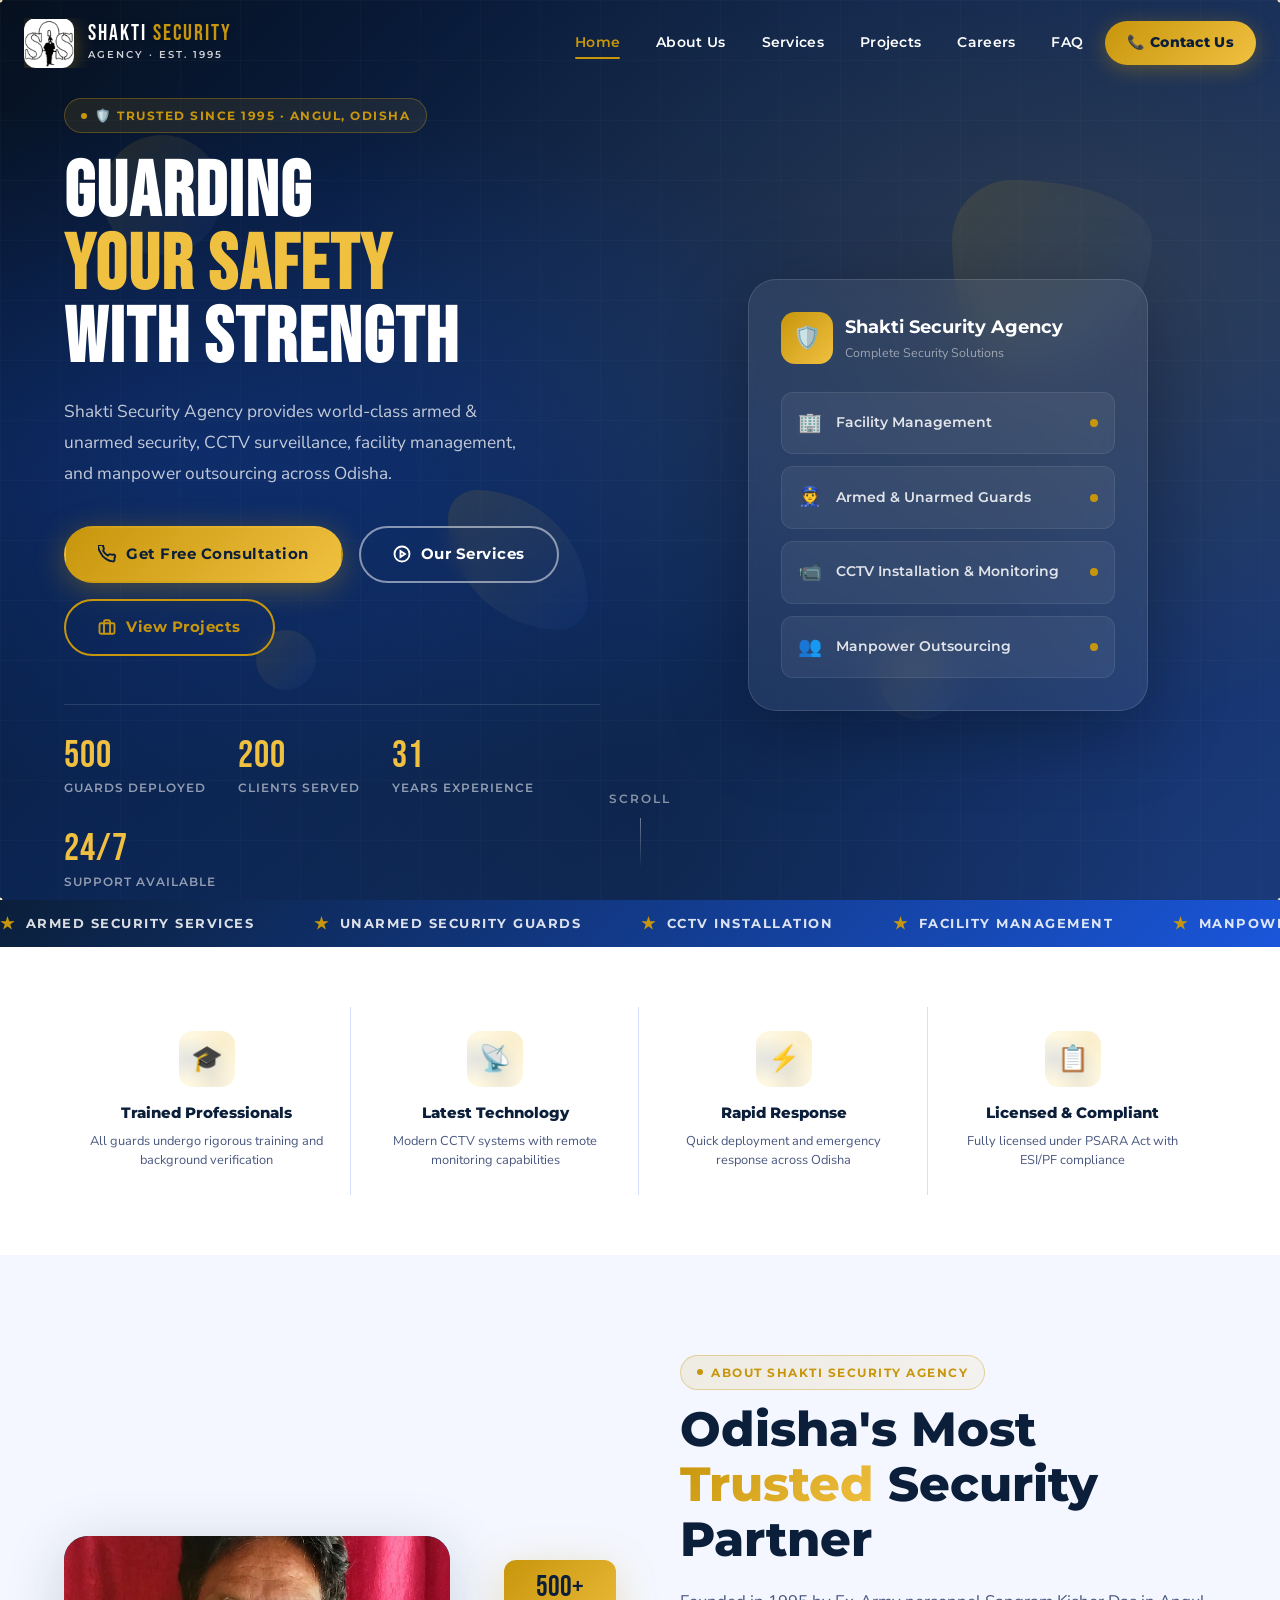
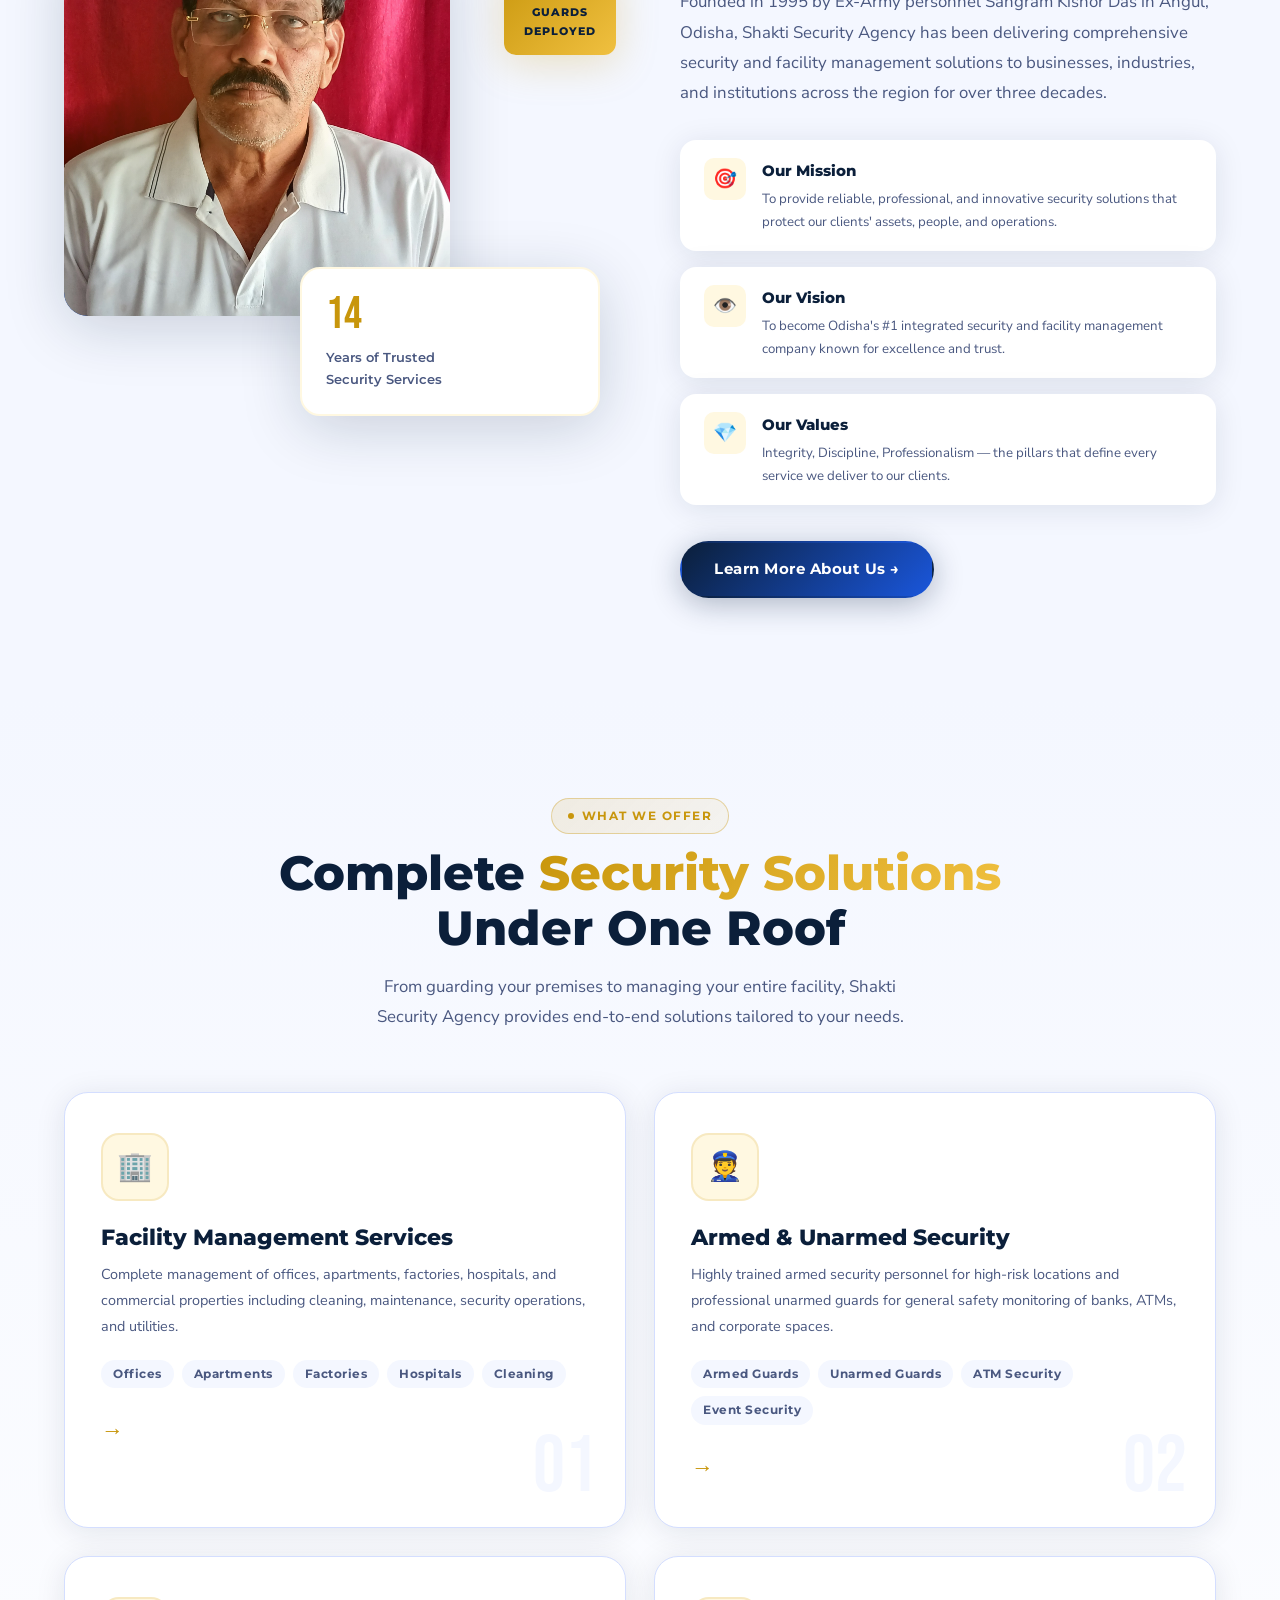
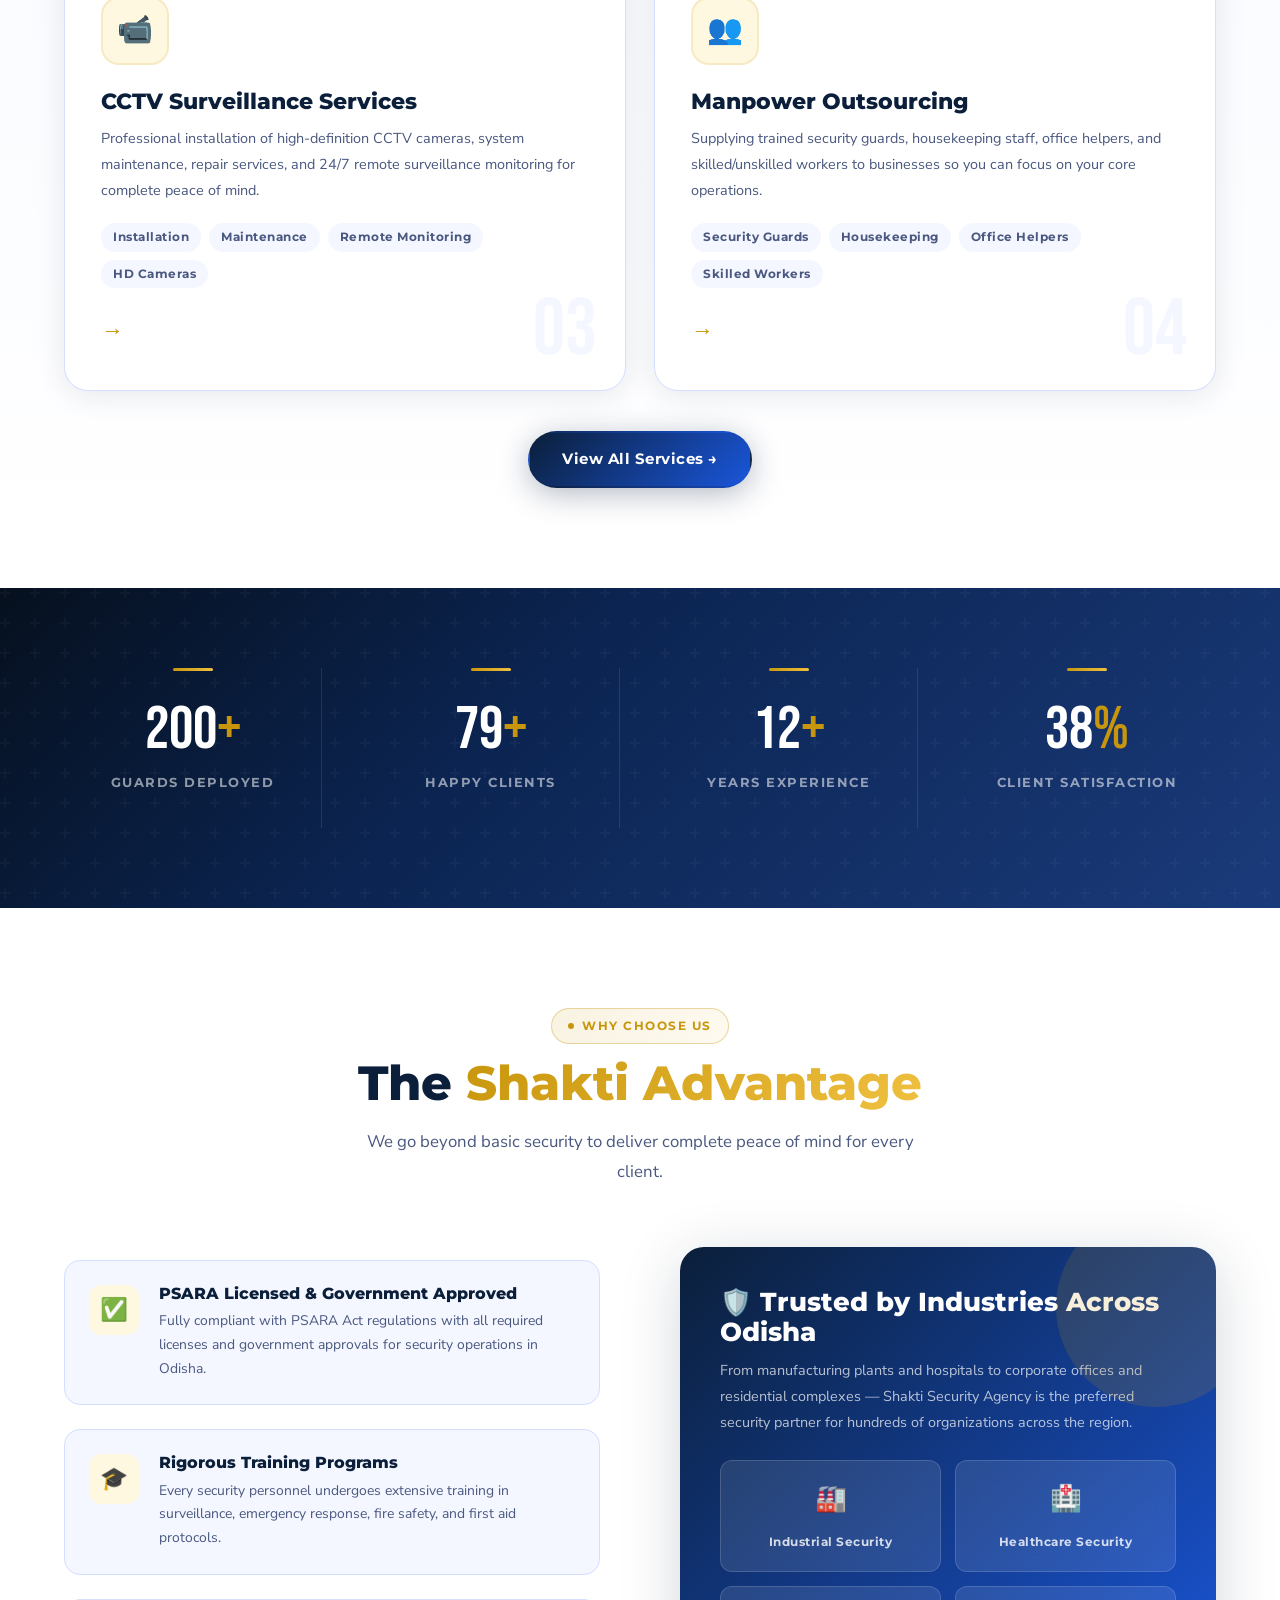
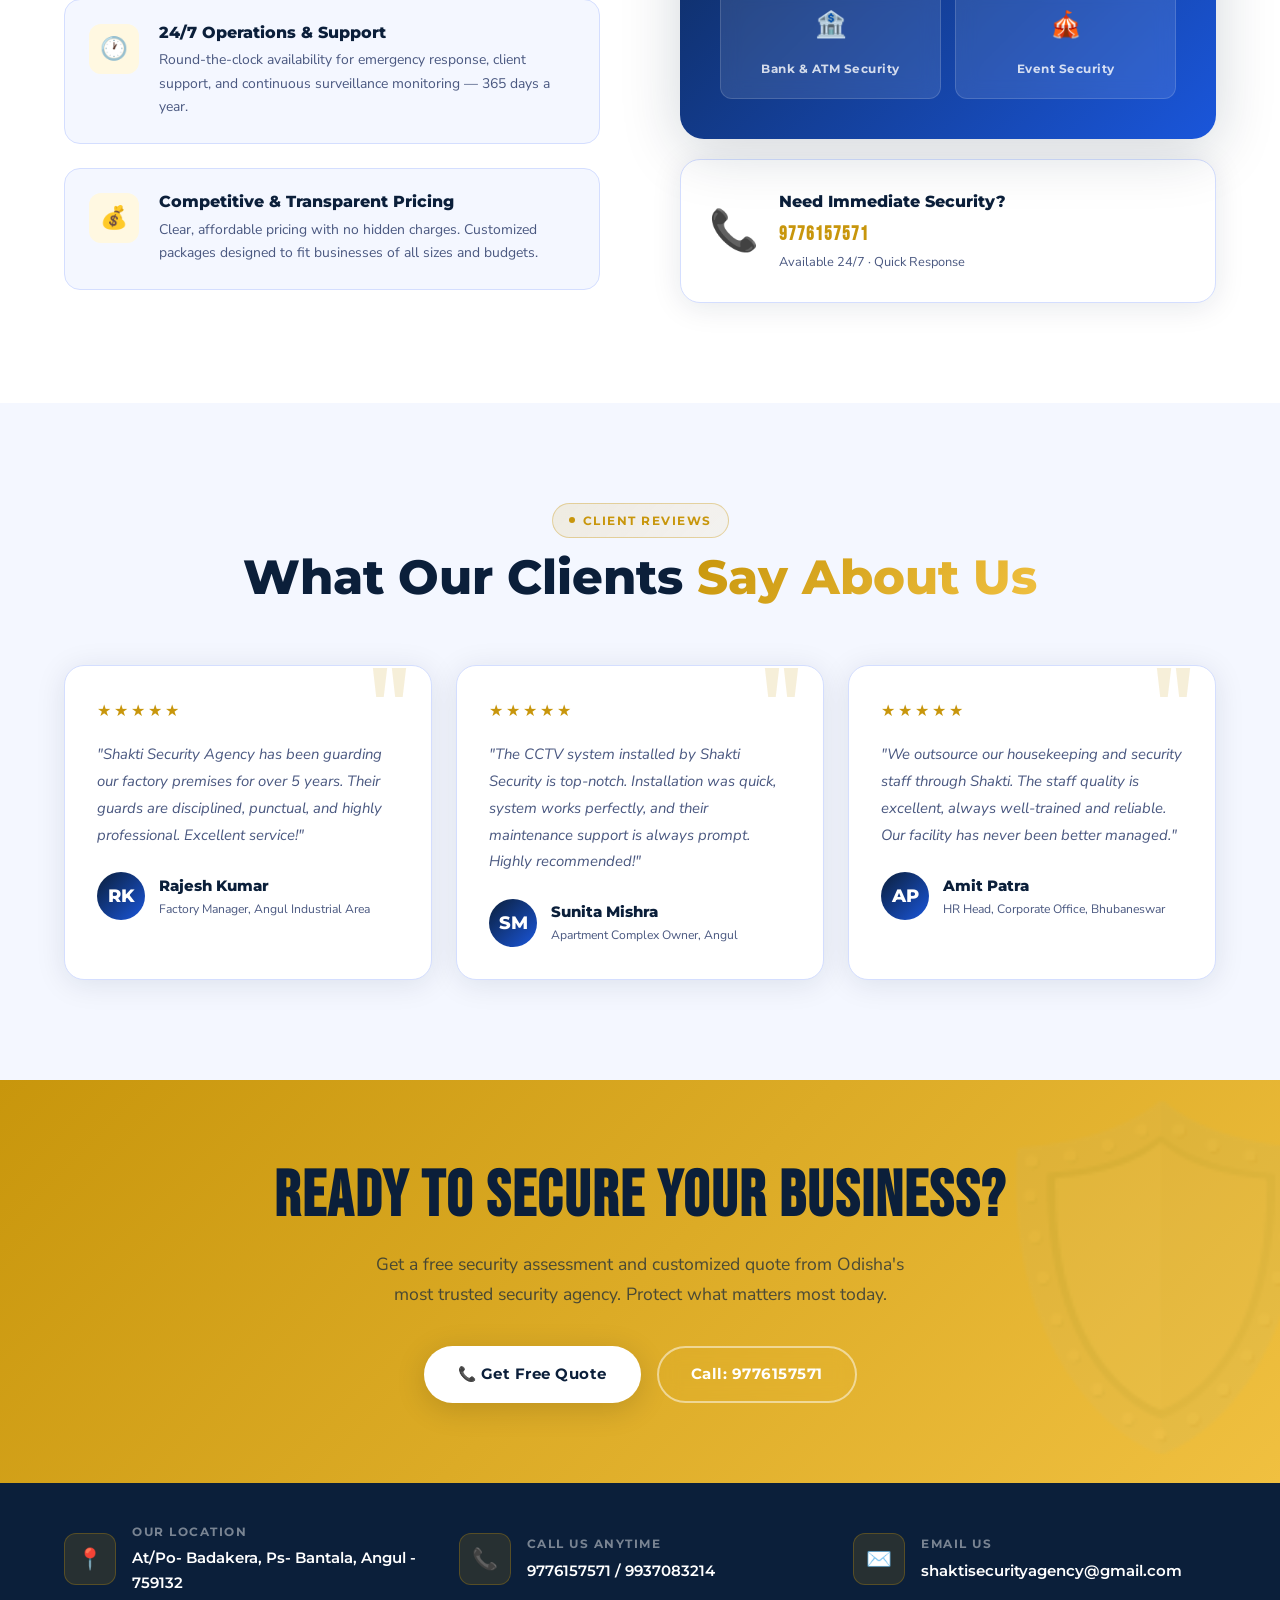
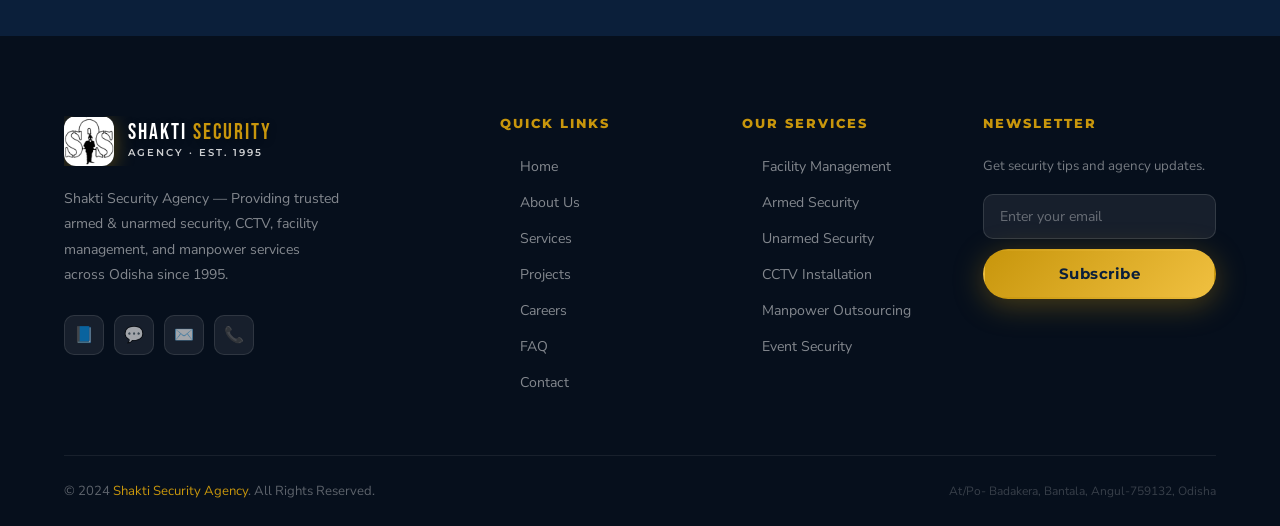
==== commit b6bf21a8: "Updated website" ====
--- a/index.html
+++ b/index.html
@@ -2,6 +2,7 @@
 <html lang="en">
 <head>
   <meta charset="UTF-8" />
+  <meta name="google-site-verification" content="9a4ELyaAXO0RhM7XkWgYfBqNaTuYqIN-GKLJvui_-iI" />
   <meta name="viewport" content="width=device-width, initial-scale=1.0" />
   <title>Shakti Security Agency | Trusted Security & Facility Management | Angul, Odisha</title>
   <meta name="description" content="Shakti Security Agency - Leading provider of Armed & Unarmed Security Services, CCTV Installation, Facility Management, and Manpower Outsourcing in Angul, Odisha. Call 9776157571." />
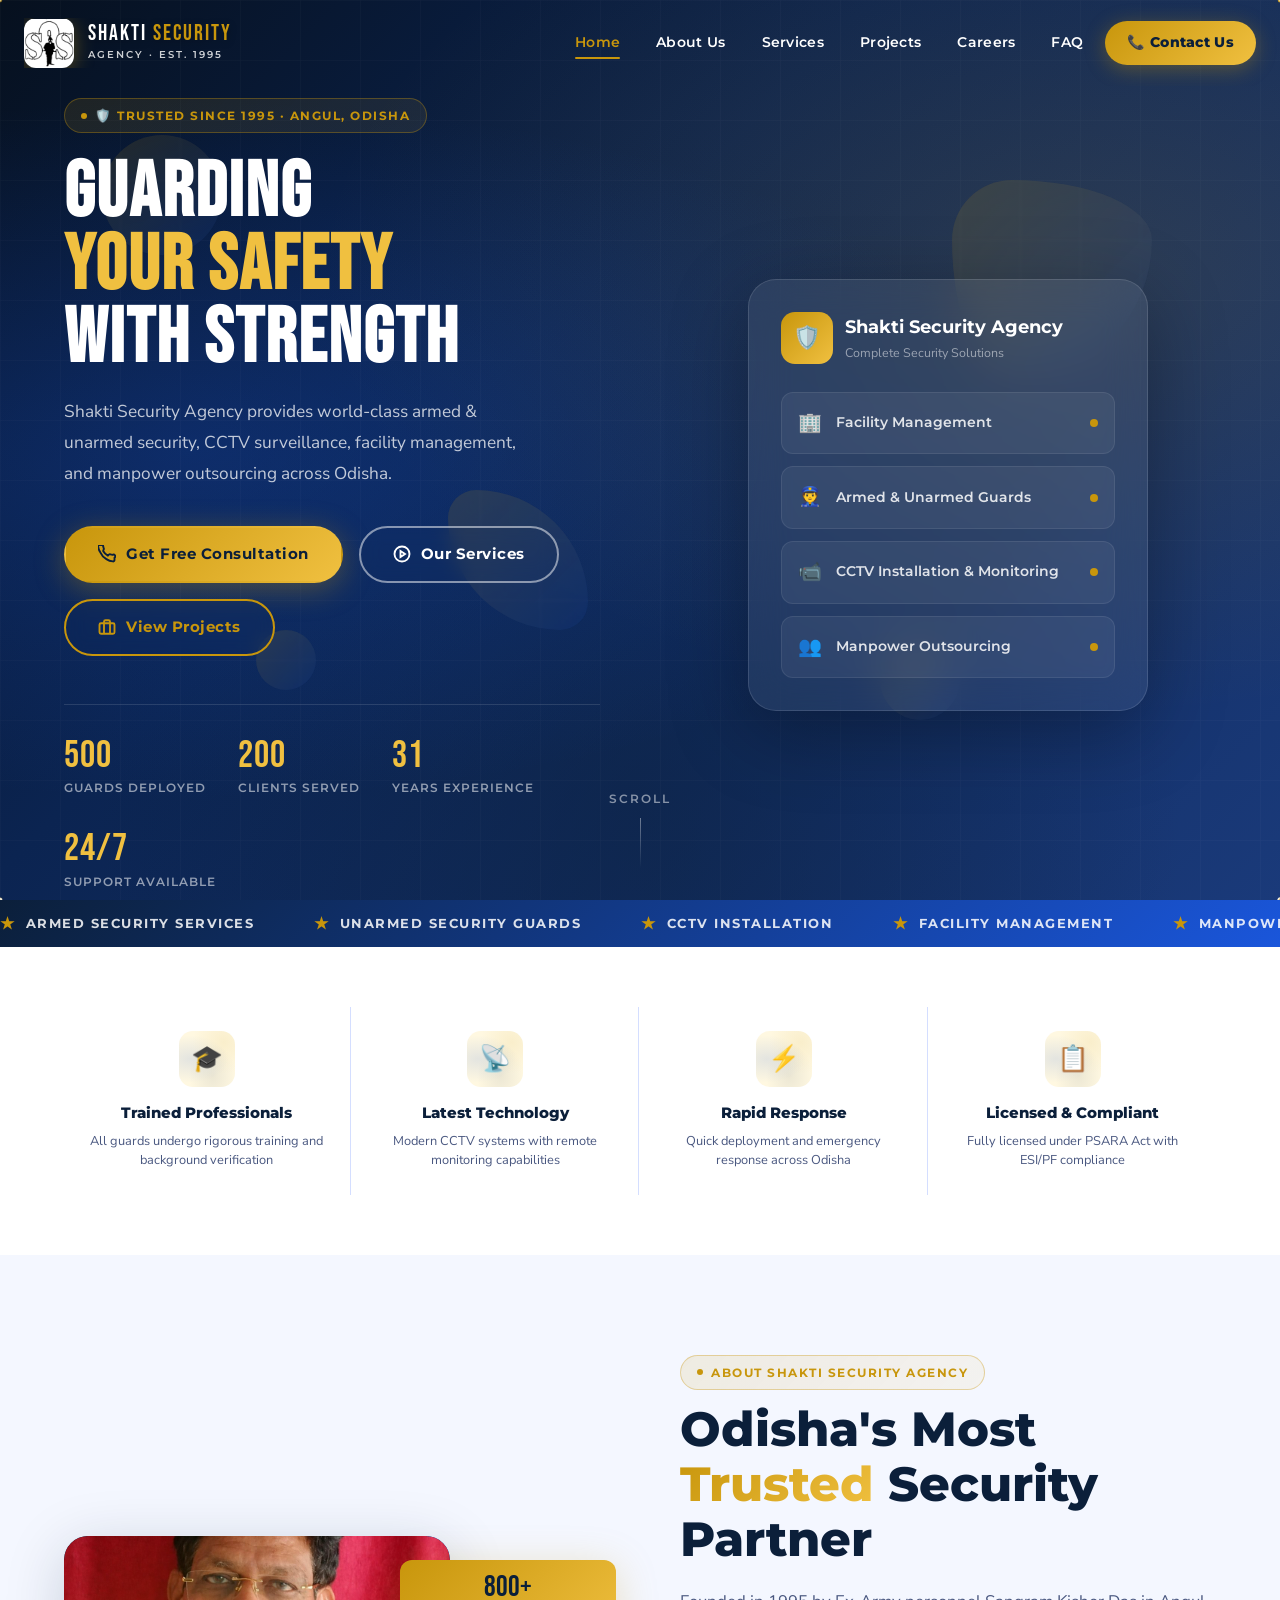
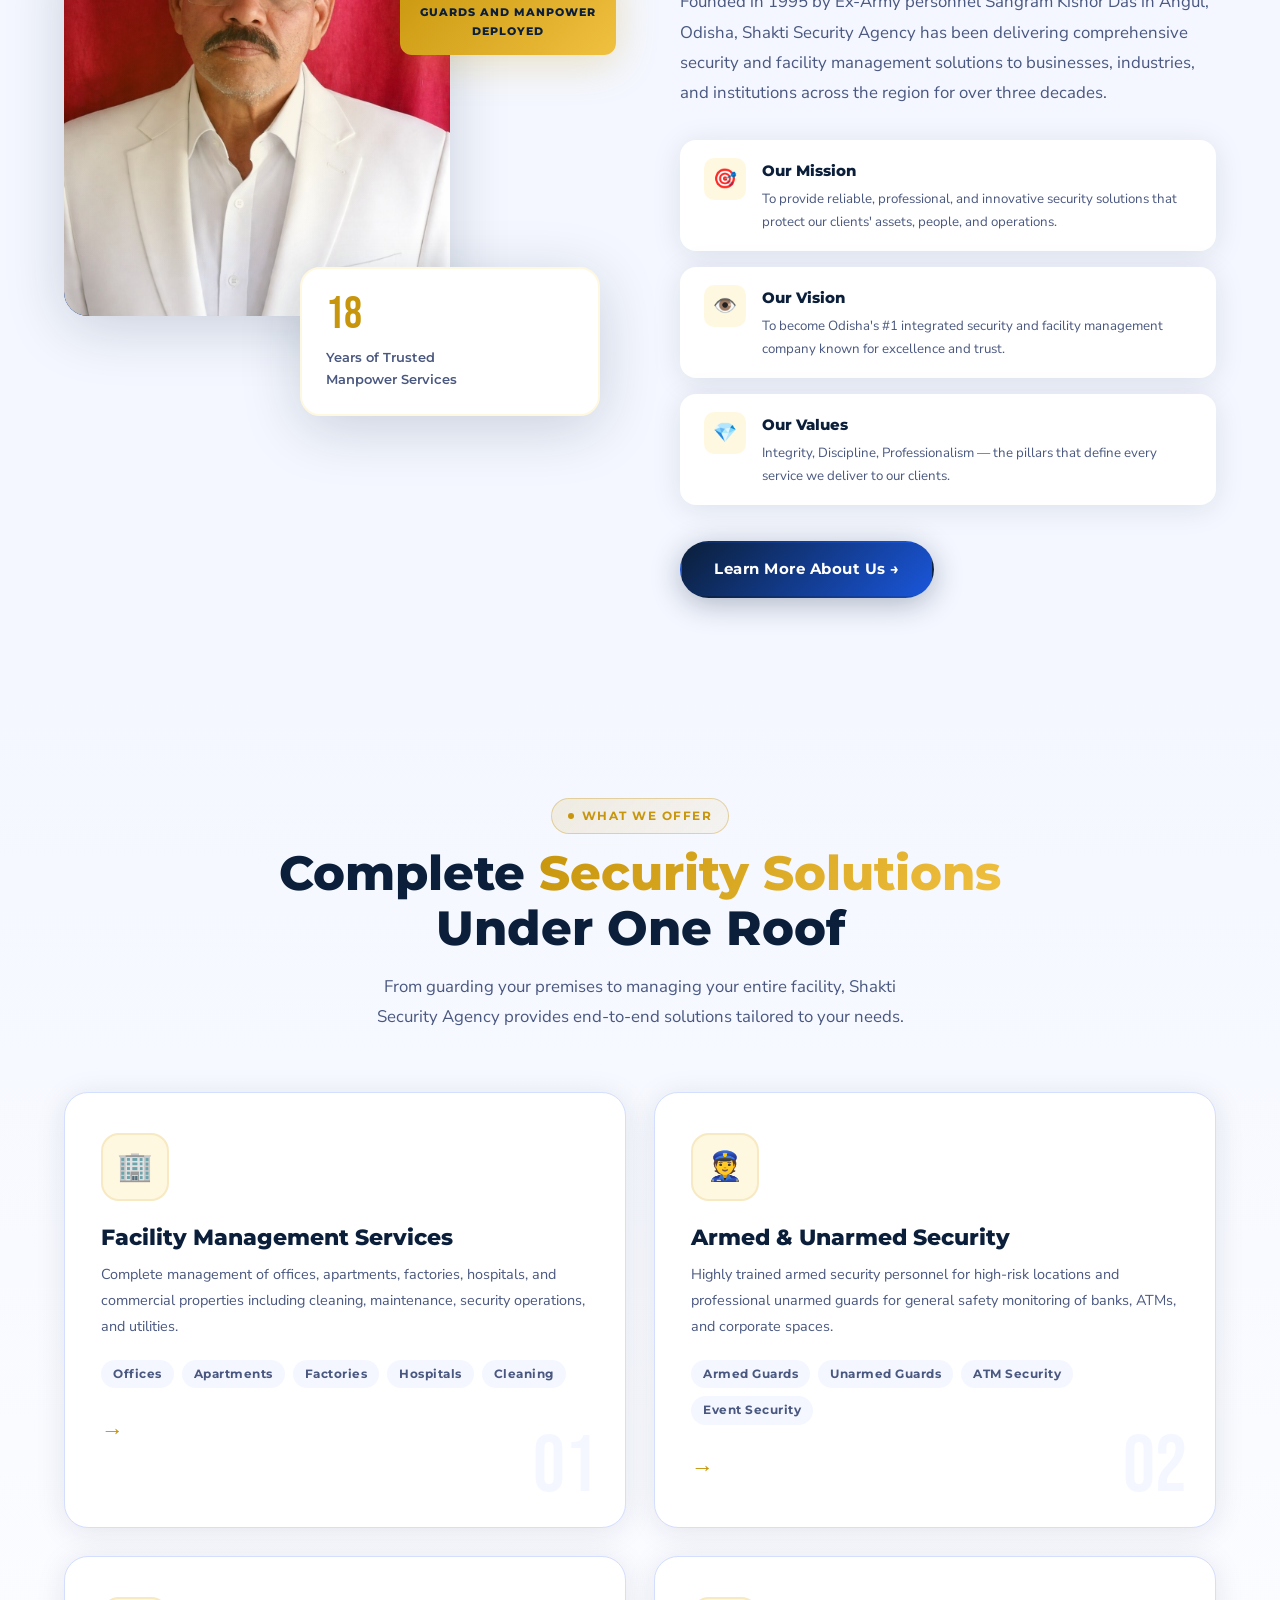
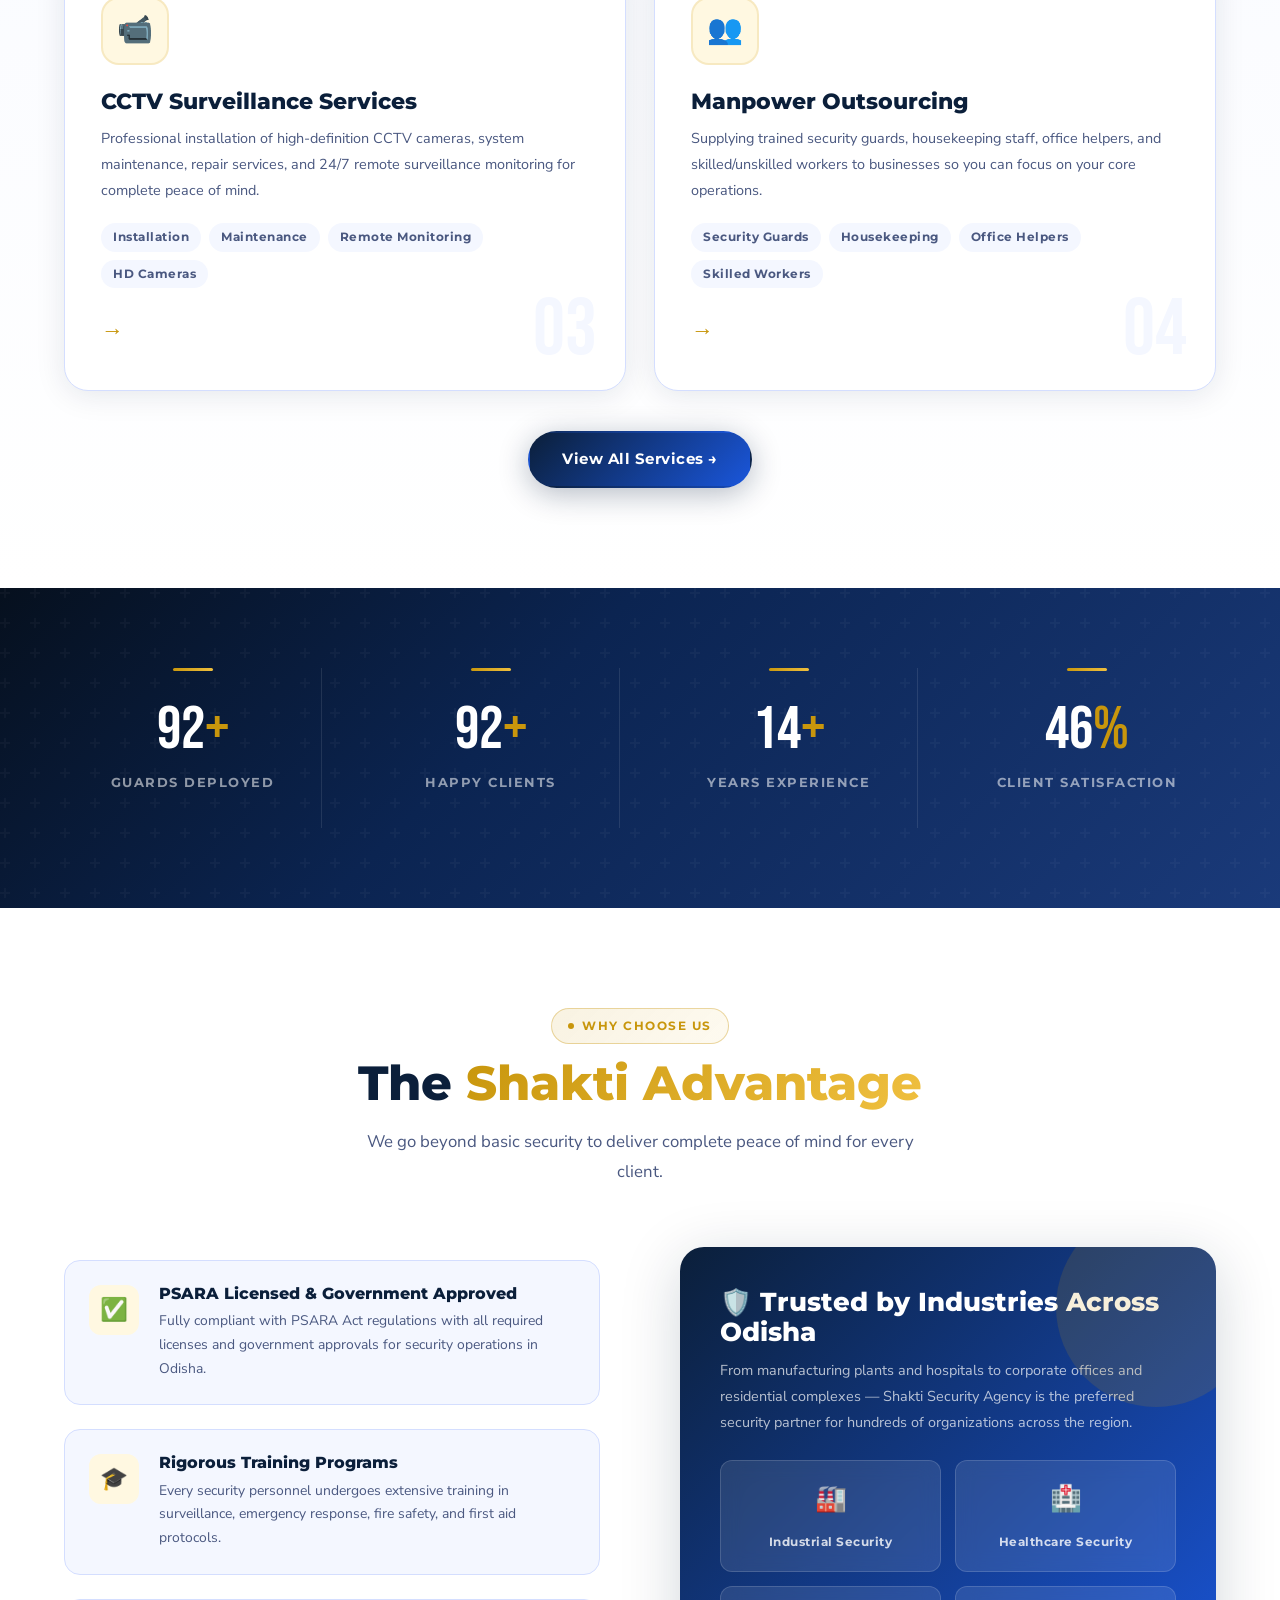
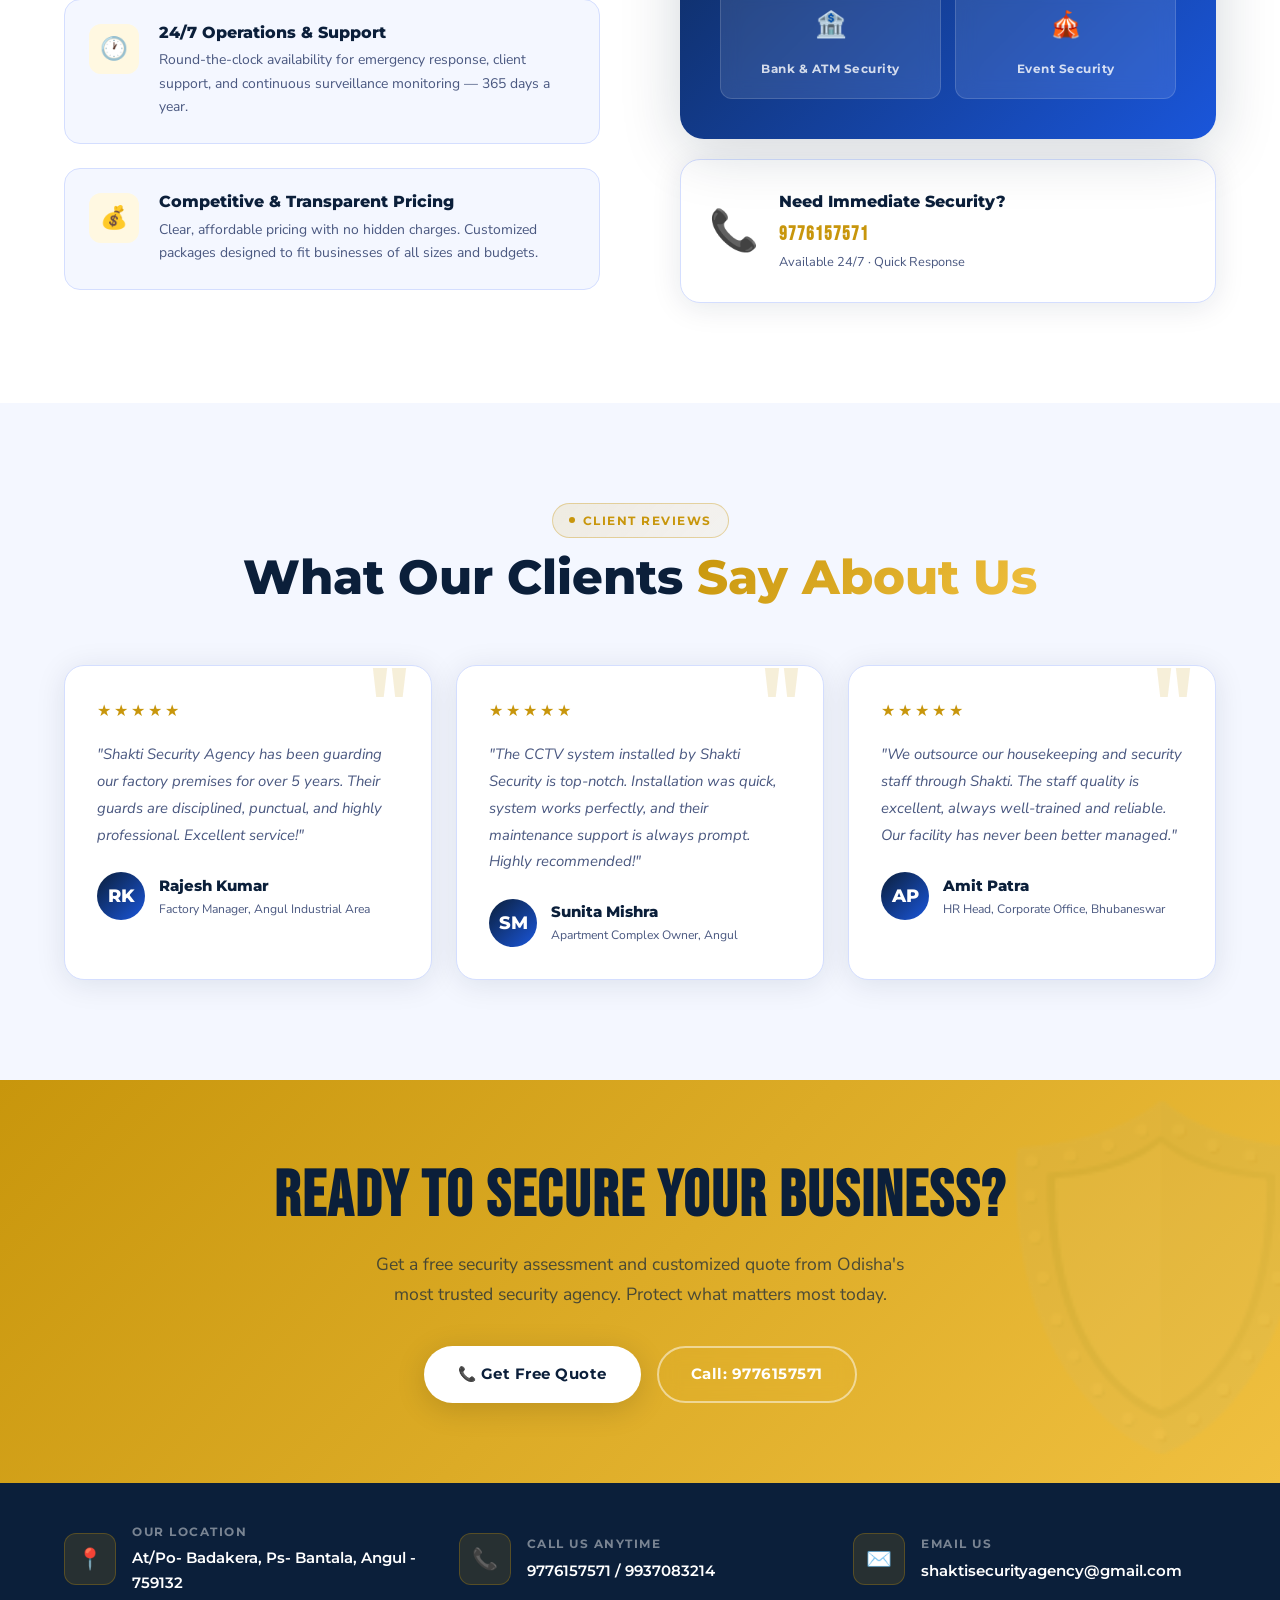
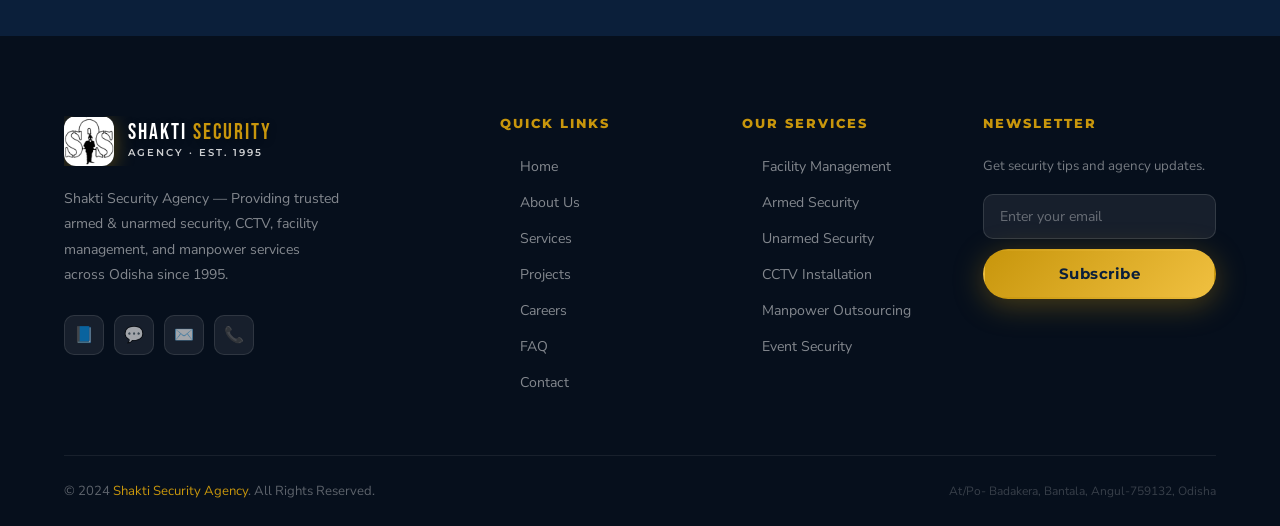
==== commit 29365317: "Updated website SEO and canonical tags" ====
--- a/index.html
+++ b/index.html
@@ -243,11 +243,11 @@
           </div>
           <div class="about-card-float">
             <div class="stat-num counter" data-target="31">0</div>
-            <div class="stat-text">Years of Trusted<br>Security Services</div>
+            <div class="stat-text">Years of Trusted<br>Manpower Services</div>
           </div>
           <div class="about-badge-float">
-            <div class="badge-num">500+</div>
-            <div class="badge-text">Guards<br>Deployed</div>
+            <div class="badge-num">800+</div>
+            <div class="badge-text">Guards and Manpower<br>Deployed</div>
           </div>
         </div>
       </div>
@@ -358,7 +358,7 @@
   <div class="container">
     <div class="stats-grid">
       <div class="stat-card animate-in">
-        <span class="stat-num"><span class="counter" data-target="500">0</span><span class="stat-suffix">+</span></span>
+        <span class="stat-num"><span class="counter" data-target="200">0</span><span class="stat-suffix">+</span></span>
         <span class="stat-label">Guards Deployed</span>
       </div>
       <div class="stat-card animate-in delay-1">
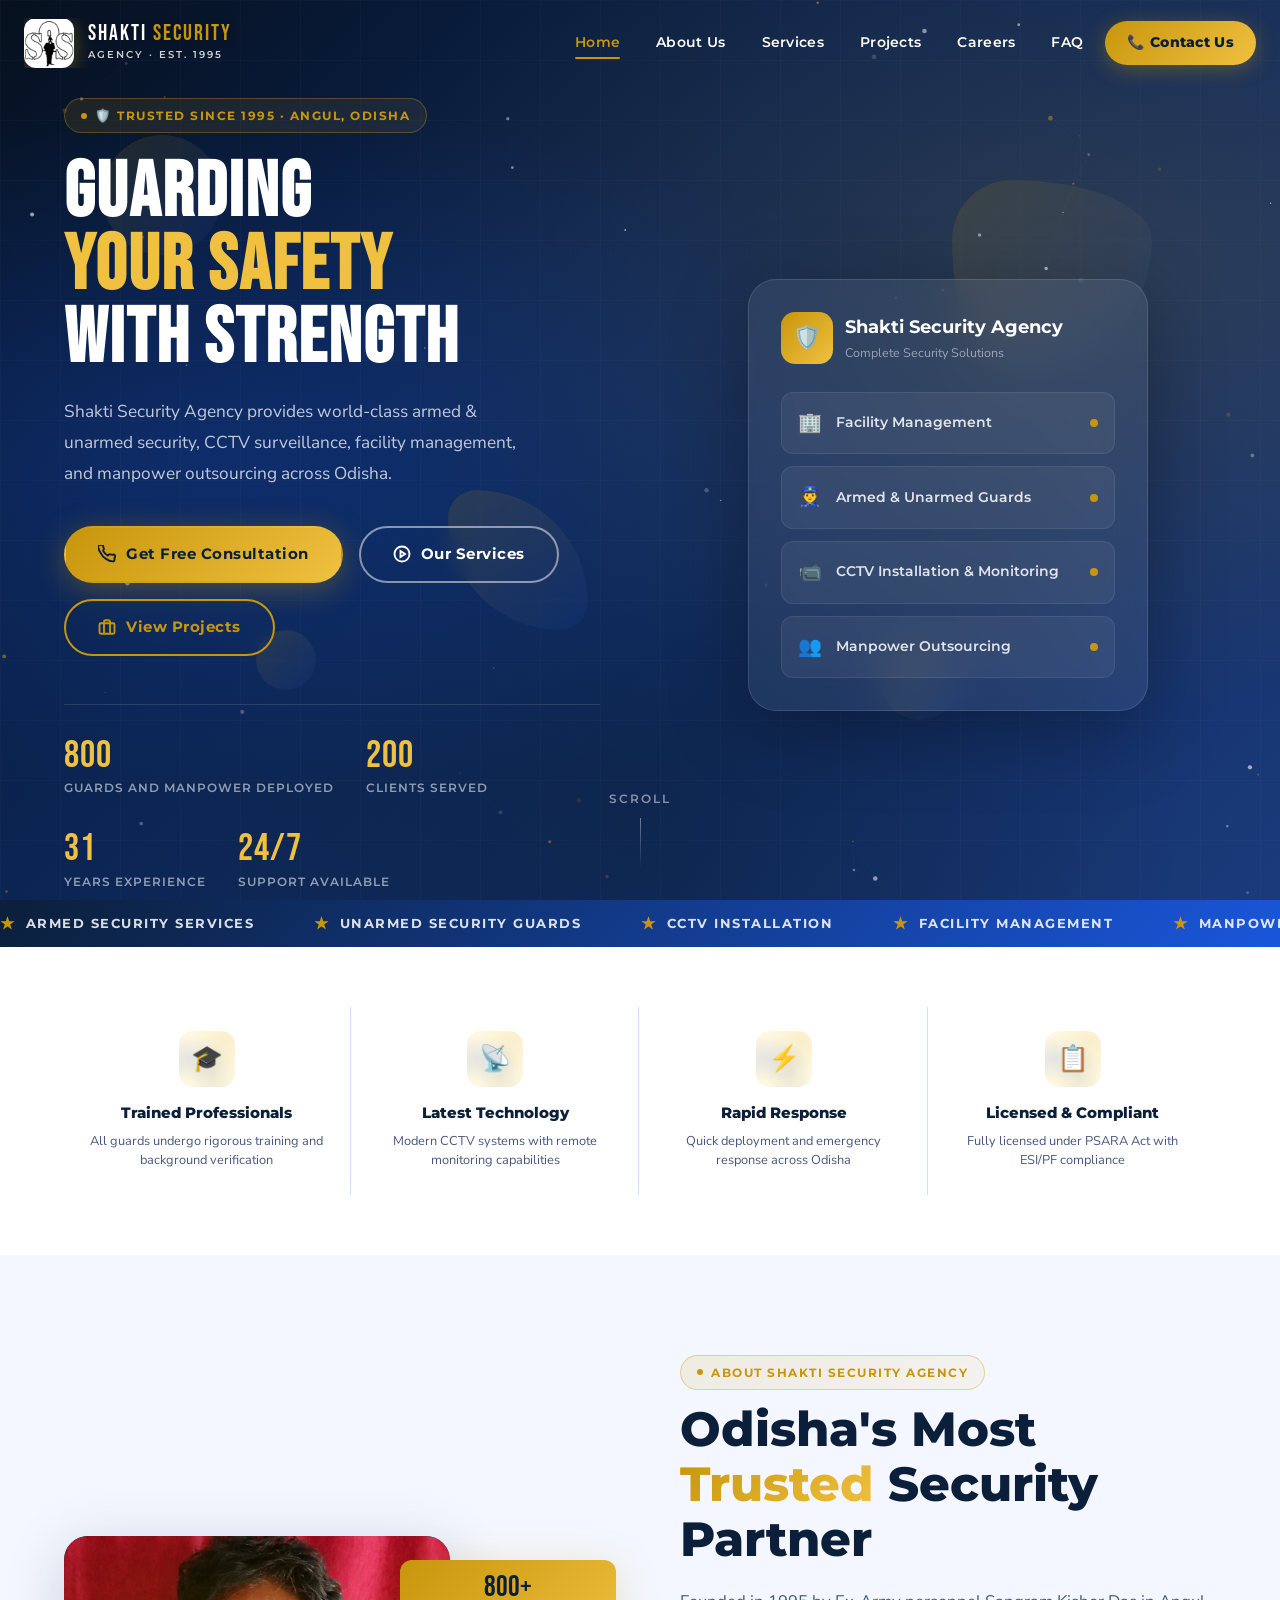
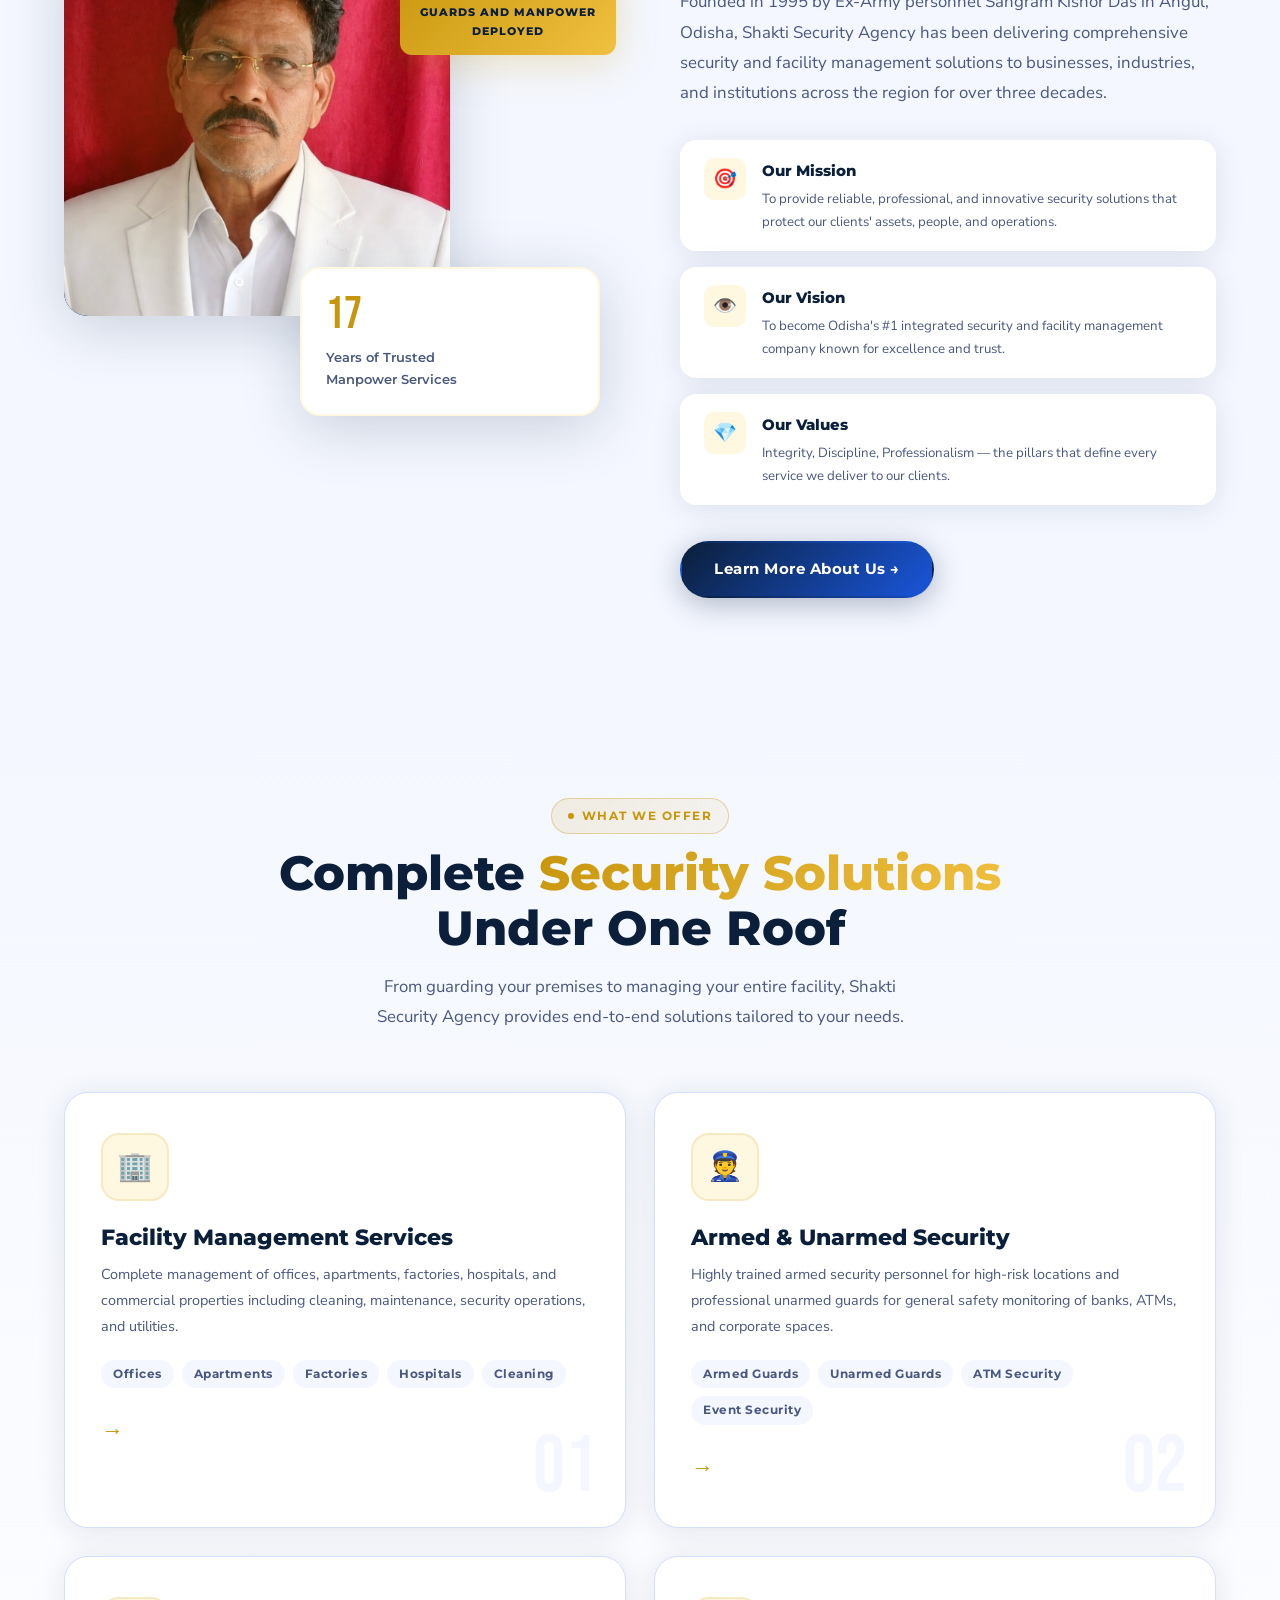
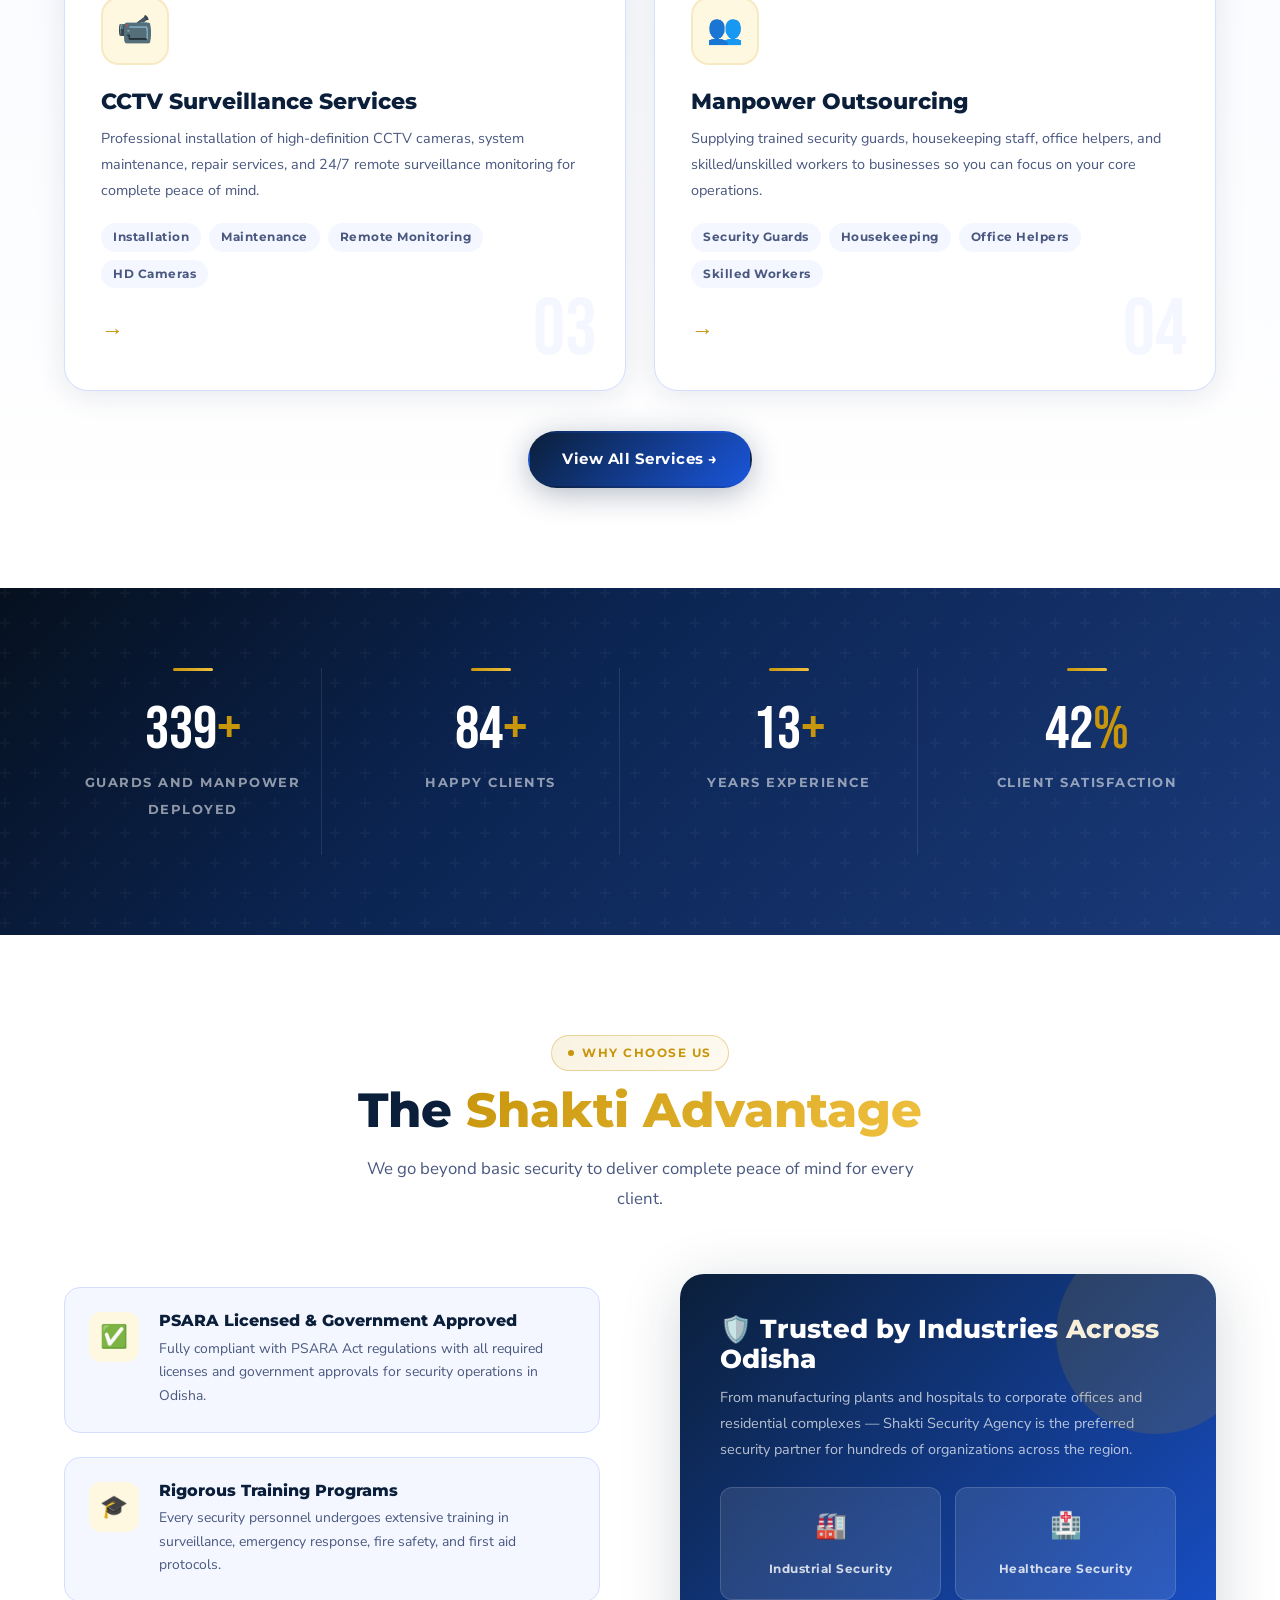
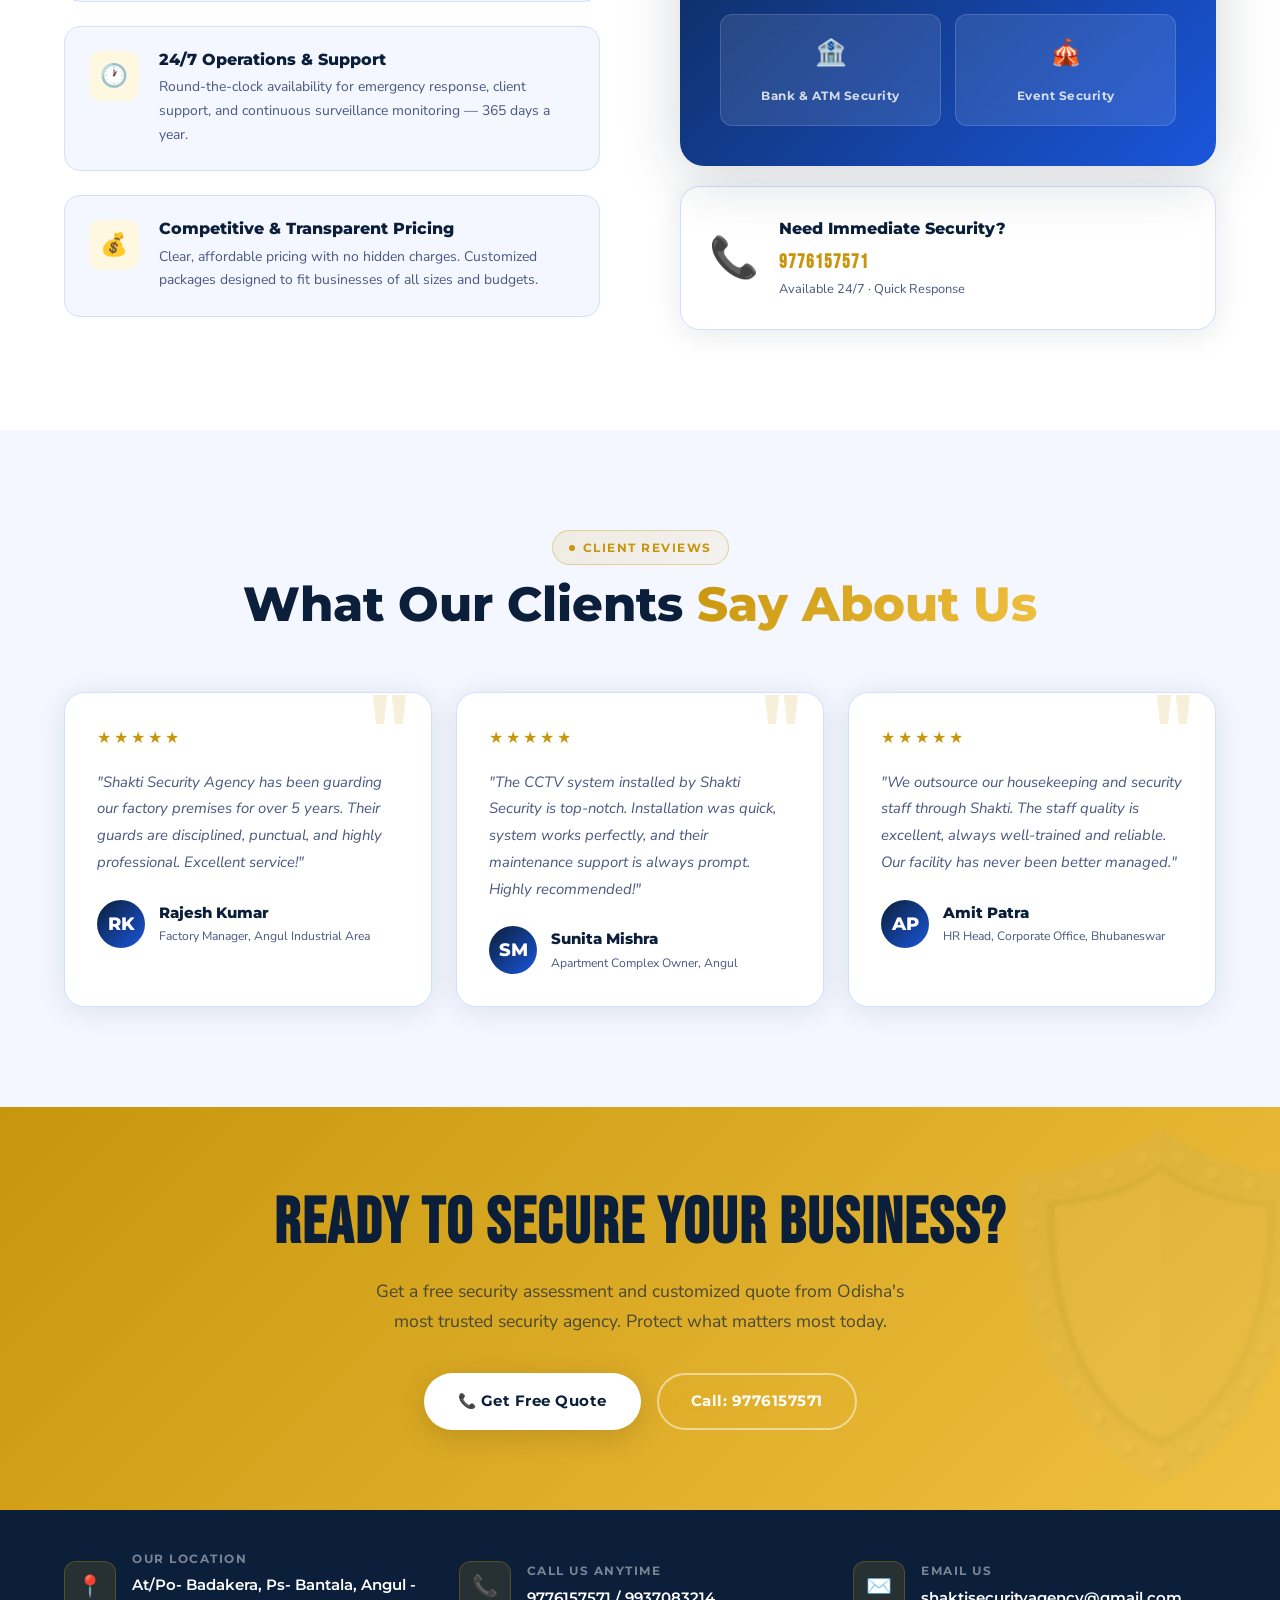
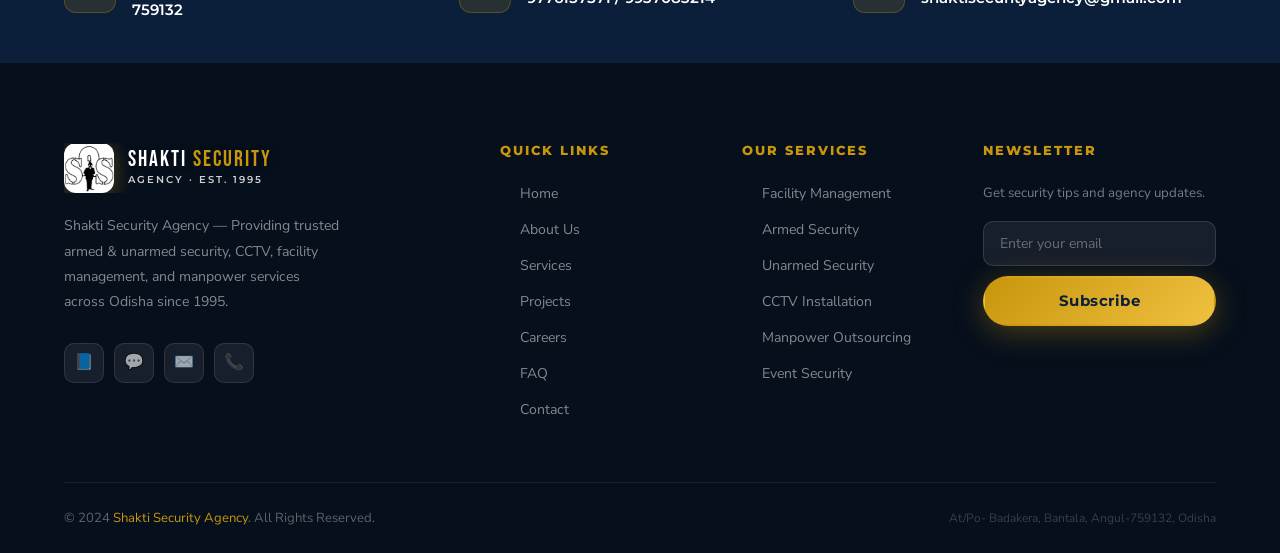
==== commit fa62879c: "Updated website SEO and canonical tags" ====
--- a/index.html
+++ b/index.html
@@ -132,8 +132,8 @@
       </div>
       <div class="hero-stats animate-in delay-4">
         <div class="hero-stat">
-          <span class="hero-stat-num counter" data-target="500">0</span>
-          <span class="hero-stat-label">Guards Deployed</span>
+          <span class="hero-stat-num counter" data-target="800">0</span>
+          <span class="hero-stat-label">Guards and Manpower Deployed</span>
         </div>
         <div class="hero-stat">
           <span class="hero-stat-num counter" data-target="200">0</span>
@@ -358,8 +358,8 @@
   <div class="container">
     <div class="stats-grid">
       <div class="stat-card animate-in">
-        <span class="stat-num"><span class="counter" data-target="200">0</span><span class="stat-suffix">+</span></span>
-        <span class="stat-label">Guards Deployed</span>
+        <span class="stat-num"><span class="counter" data-target="800">0</span><span class="stat-suffix">+</span></span>
+        <span class="stat-label">Guards and Manpower Deployed</span>
       </div>
       <div class="stat-card animate-in delay-1">
         <span class="stat-num"><span class="counter" data-target="200">0</span><span class="stat-suffix">+</span></span>
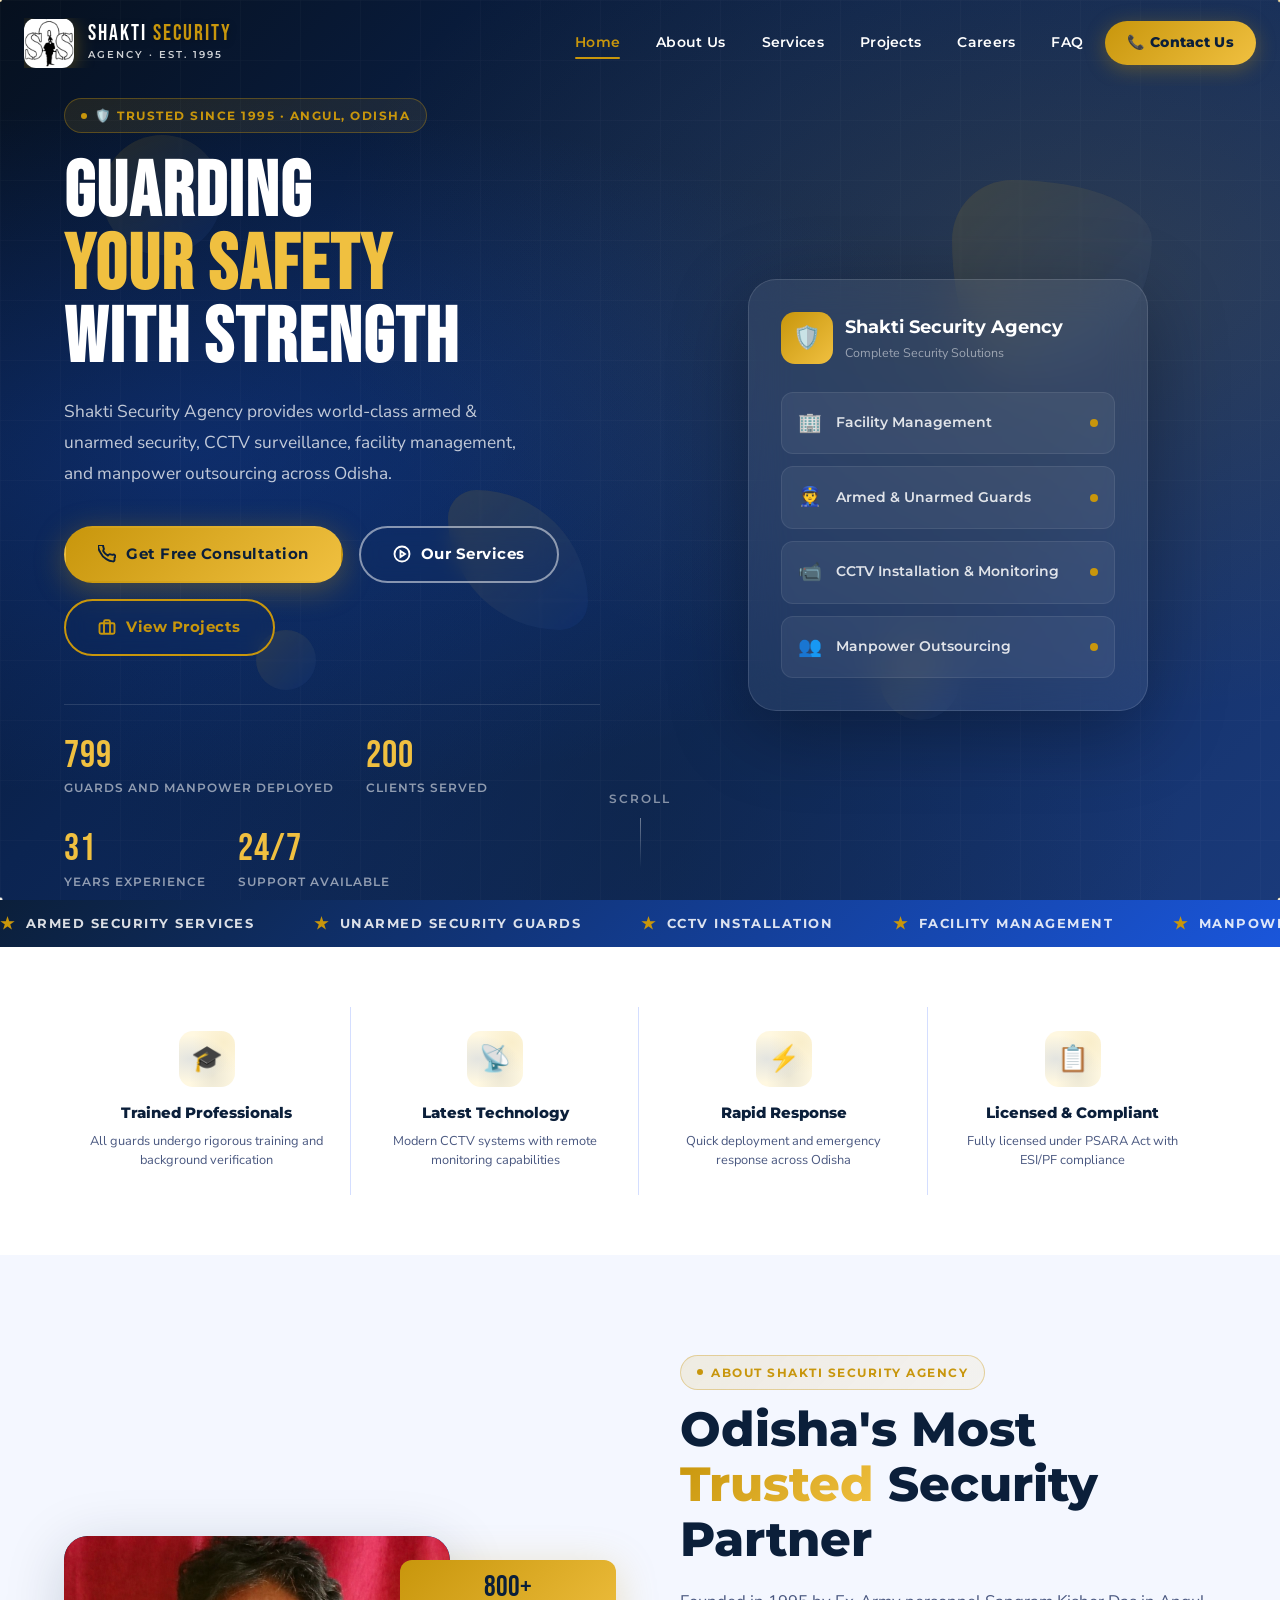
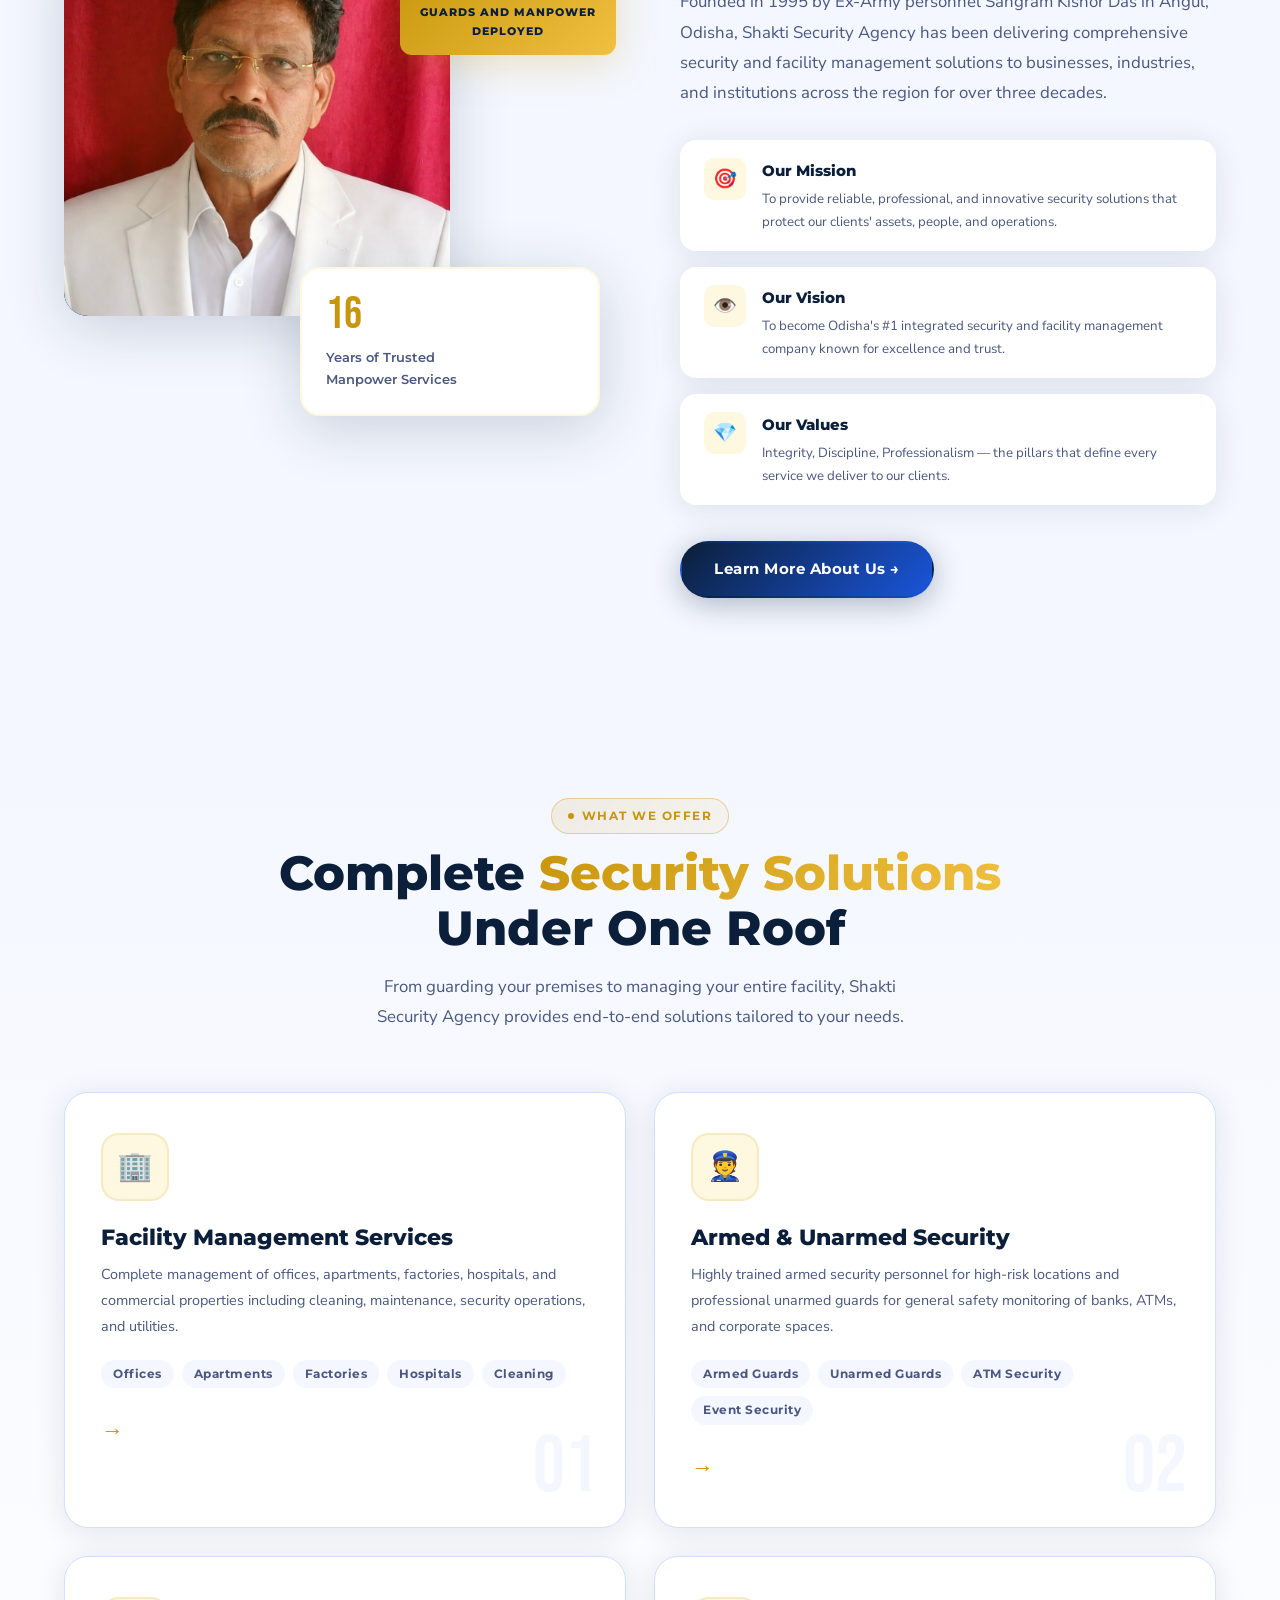
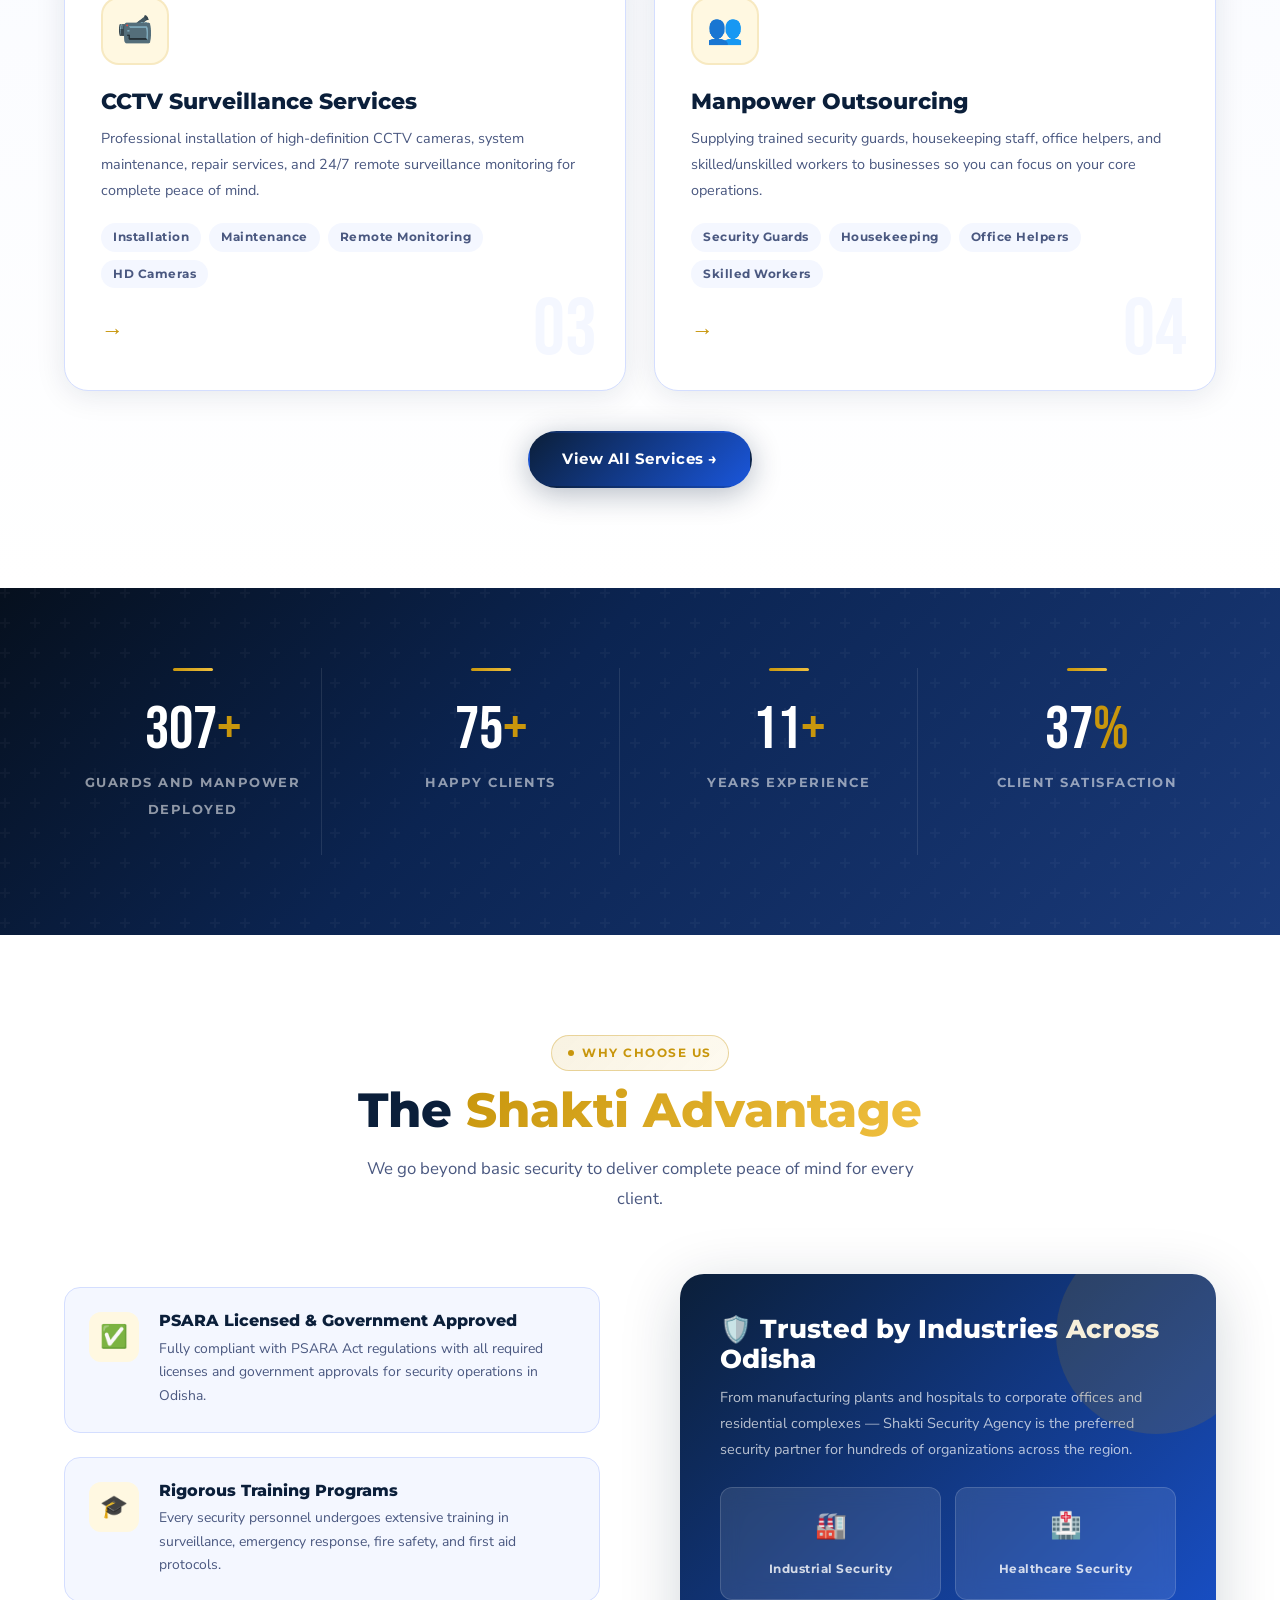
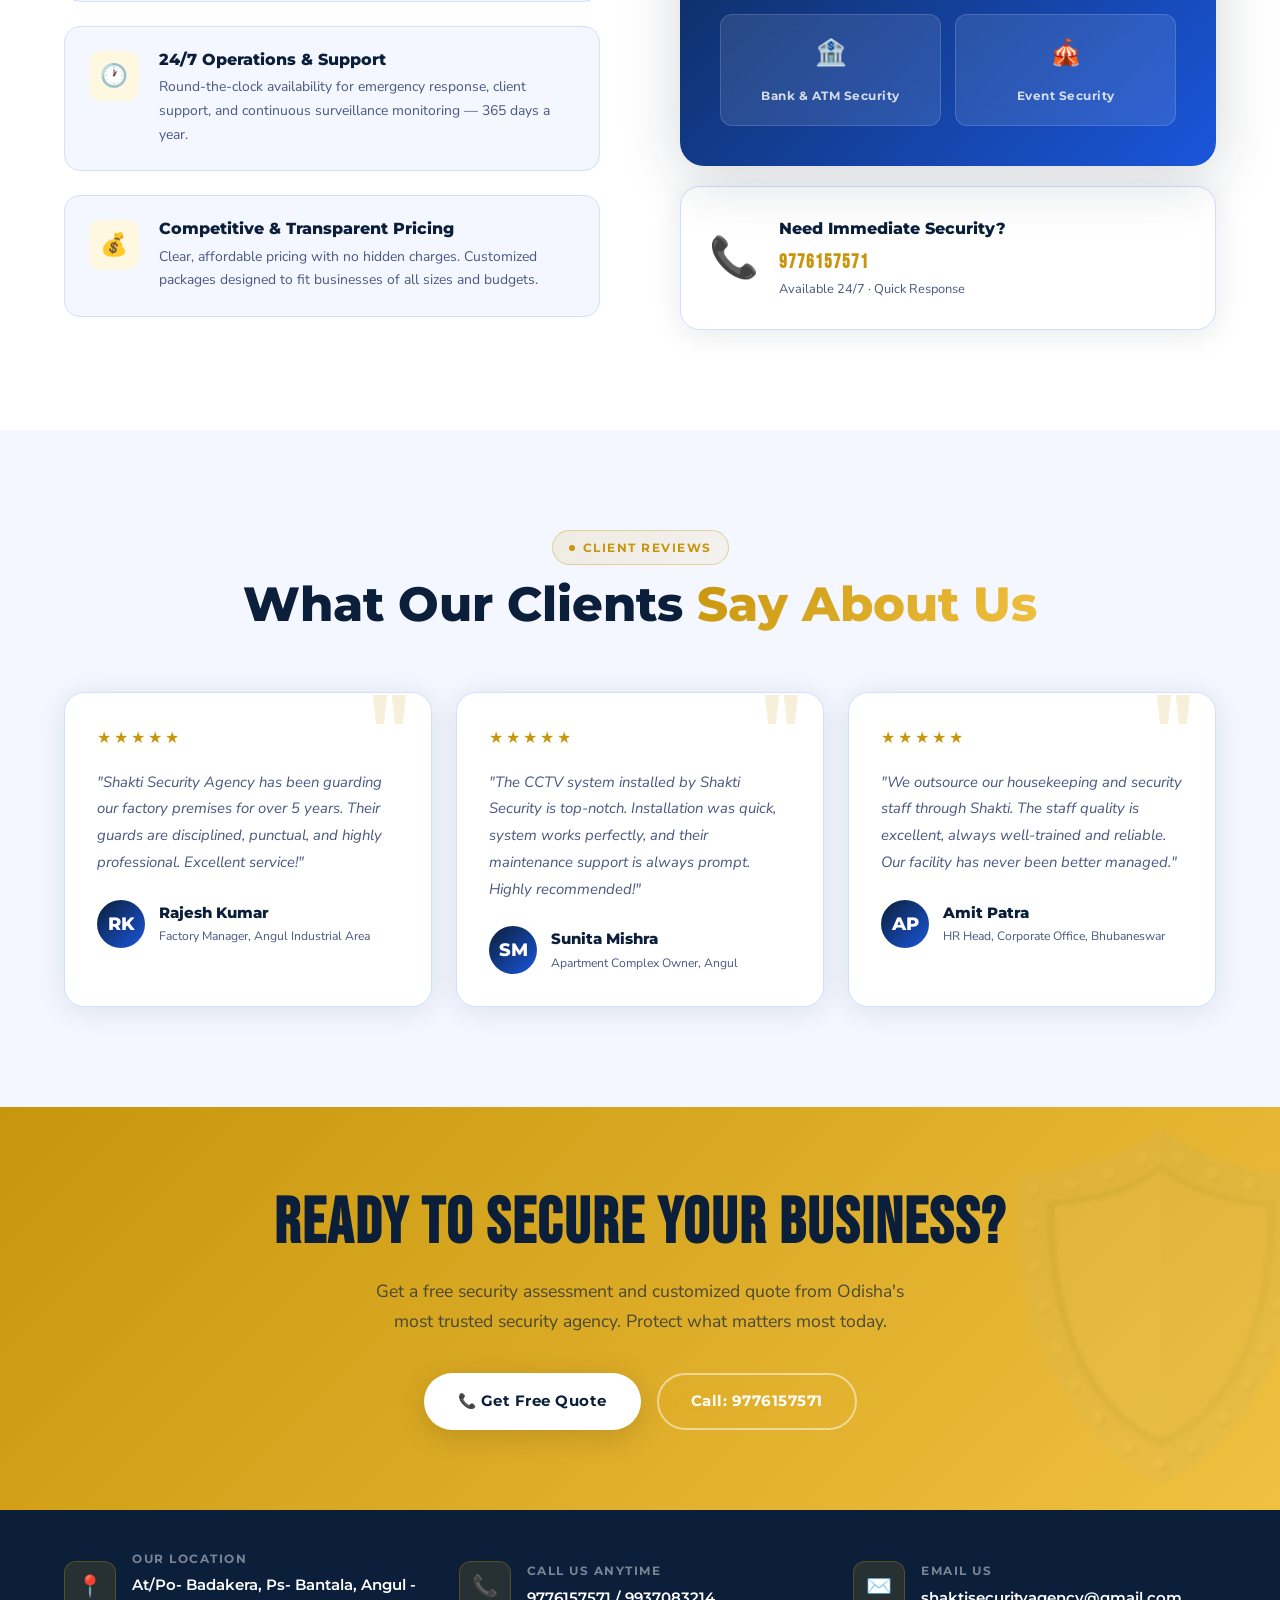
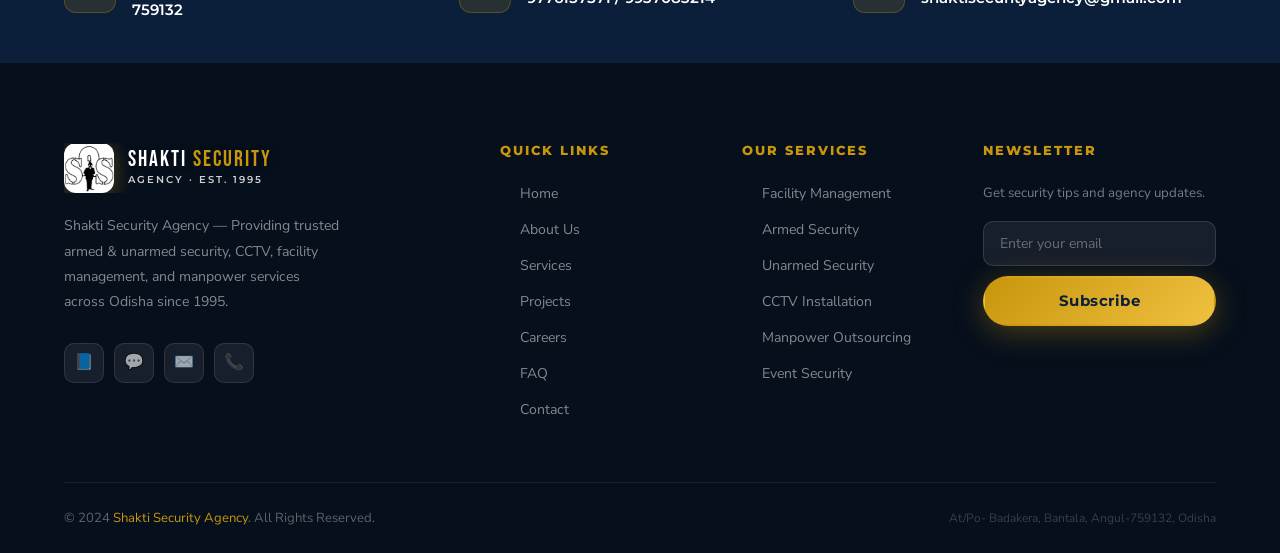
==== commit 3a7feb11: "Update projects page design and content" ====
--- a/index.html
+++ b/index.html
@@ -9,34 +9,78 @@
   <meta name="keywords" content="security agency Angul, armed security guards Odisha, CCTV installation Angul, facility management Odisha, manpower outsourcing Angul, security services Bantala, Shakti Security" />
   <meta name="author" content="Shakti Security Agency" />
   <meta name="robots" content="index, follow" />
-  <link rel="canonical" href="https://shaktisecurityagency.com/" />
-
-  <!-- Open Graph -->
-  <meta property="og:title" content="Shakti Security Agency | Trusted Security Services" />
-  <meta property="og:description" content="Professional Security, CCTV & Facility Management Services in Angul, Odisha." />
+  <link rel="canonical" href="https://www.shaktisecurityagency.com/" />
+  <meta property="og:title" content="Shakti Security Agency | Trusted Security & Facility Management | Angul, Odisha" />
+  <meta property="og:description" content="Shakti Security Agency - Leading provider of Armed & Unarmed Security Services, CCTV Installation, Facility Management, and Manpower Outsourcing in Angul, Odisha." />
   <meta property="og:type" content="website" />
-  <meta property="og:url" content="https://shaktisecurityagency.com/" />
+  <meta property="og:url" content="https://www.shaktisecurityagency.com/" />
+  <meta property="og:site_name" content="Shakti Security Agency" />
+  <meta property="og:image" content="https://www.shaktisecurityagency.com/assets/images/logo.png" />
+  <meta property="og:image:alt" content="Shakti Security Agency logo" />
+  <meta name="twitter:card" content="summary_large_image" />
+  <meta name="twitter:title" content="Shakti Security Agency | Trusted Security & Facility Management | Angul, Odisha" />
+  <meta name="twitter:description" content="Shakti Security Agency - Leading provider of Armed & Unarmed Security Services, CCTV Installation, Facility Management, and Manpower Outsourcing in Angul, Odisha." />
+  <meta name="twitter:image" content="https://www.shaktisecurityagency.com/assets/images/logo.png" />
+  <meta name="theme-color" content="#0B1F3A" />
+  <link rel="preconnect" href="https://fonts.googleapis.com" />
+  <link rel="preconnect" href="https://fonts.gstatic.com" crossorigin />
 
   <!-- Schema.org Local Business -->
   <script type="application/ld+json">
   {
     "@context": "https://schema.org",
-    "@type": "LocalBusiness",
-    "name": "Shakti Security Agency",
-    "description": "Armed & Unarmed Security Services, CCTV, Facility Management, Manpower Outsourcing",
-    "address": {
-      "@type": "PostalAddress",
-      "streetAddress": "At/Po- Badakera, Ps- Bantala",
-      "addressLocality": "Angul",
-      "postalCode": "759132",
-      "addressRegion": "Odisha",
-      "addressCountry": "IN"
-    },
-    "telephone": "+919776157571",
-    "email": "shaktisecurityagency@gmail.com",
-    "url": "https://shaktisecurityagency.com",
-    "openingHours": "Mo-Su 00:00-23:59",
-    "priceRange": "₹₹"
+    "@graph": [
+      {
+        "@type": "WebSite",
+        "@id": "https://www.shaktisecurityagency.com/#website",
+        "url": "https://www.shaktisecurityagency.com/",
+        "name": "Shakti Security Agency",
+        "description": "Professional security, CCTV installation, facility management, and manpower outsourcing services in Angul, Odisha.",
+        "publisher": {
+          "@id": "https://www.shaktisecurityagency.com/#organization"
+        },
+        "inLanguage": "en"
+      },
+      {
+        "@type": "LocalBusiness",
+        "@id": "https://www.shaktisecurityagency.com/#organization",
+        "name": "Shakti Security Agency",
+        "image": "https://www.shaktisecurityagency.com/assets/images/logo.png",
+        "logo": "https://www.shaktisecurityagency.com/assets/images/logo.png",
+        "description": "Armed & Unarmed Security Services, CCTV, Facility Management, Manpower Outsourcing",
+        "address": {
+          "@type": "PostalAddress",
+          "streetAddress": "At/Po- Badakera, Ps- Bantala",
+          "addressLocality": "Angul",
+          "postalCode": "759132",
+          "addressRegion": "Odisha",
+          "addressCountry": "IN"
+        },
+        "telephone": "+919776157571",
+        "email": "shaktisecurityagency@gmail.com",
+        "url": "https://www.shaktisecurityagency.com/",
+        "openingHours": "Mo-Su 00:00-23:59",
+        "priceRange": "₹₹",
+        "sameAs": [
+          "https://facebook.com/shaktisecurityagency",
+          "https://instagram.com/shaktisecurityagency",
+          "https://linkedin.com/company/shaktisecurityagency"
+        ]
+      },
+      {
+        "@type": "WebPage",
+        "@id": "https://www.shaktisecurityagency.com/#webpage",
+        "url": "https://www.shaktisecurityagency.com/",
+        "name": "Shakti Security Agency | Trusted Security & Facility Management | Angul, Odisha",
+        "description": "Shakti Security Agency - Leading provider of Armed & Unarmed Security Services, CCTV Installation, Facility Management, and Manpower Outsourcing in Angul, Odisha.",
+        "isPartOf": {
+          "@id": "https://www.shaktisecurityagency.com/#website"
+        },
+        "about": {
+          "@id": "https://www.shaktisecurityagency.com/#organization"
+        }
+      }
+    ]
   }
   </script>
 
@@ -57,7 +101,7 @@
 <!-- HEADER -->
 <header class="header" id="header">
   <nav class="nav">
-    <a href="index.html" class="logo">
+      <a href="https://www.shaktisecurityagency.com/" class="logo">
       <div class="logo-icon"></div>
       <div class="logo-text">
         <div class="logo-name">SHAKTI <span>SECURITY</span></div>
@@ -65,13 +109,13 @@
       </div>
     </a>
     <div class="nav-links">
-      <a href="index.html" class="nav-link active">Home</a>
-      <a href="about.html" class="nav-link">About Us</a>
-      <a href="services.html" class="nav-link">Services</a>
-      <a href="projects.html" class="nav-link">Projects</a>
-      <a href="careers.html" class="nav-link">Careers</a>
-      <a href="faq.html" class="nav-link">FAQ</a>
-      <a href="contact.html" class="nav-link nav-cta">📞 Contact Us</a>
+      <a href="https://www.shaktisecurityagency.com/" class="nav-link active">Home</a>
+      <a href="https://www.shaktisecurityagency.com/about.html" class="nav-link">About Us</a>
+      <a href="https://www.shaktisecurityagency.com/services.html" class="nav-link">Services</a>
+      <a href="https://www.shaktisecurityagency.com/projects.html" class="nav-link">Projects</a>
+      <a href="https://www.shaktisecurityagency.com/careers.html" class="nav-link">Careers</a>
+      <a href="https://www.shaktisecurityagency.com/faq.html" class="nav-link">FAQ</a>
+      <a href="https://www.shaktisecurityagency.com/contact.html" class="nav-link nav-cta">📞 Contact Us</a>
     </div>
     <button class="hamburger" aria-label="Open menu">
       <span></span><span></span><span></span>
@@ -81,13 +125,13 @@
 
 <!-- MOBILE MENU -->
 <div class="mobile-menu">
-  <a href="index.html" class="nav-link">Home</a>
-  <a href="about.html" class="nav-link">About Us</a>
-  <a href="services.html" class="nav-link">Services</a>
-  <a href="projects.html" class="nav-link">Projects</a>
-  <a href="careers.html" class="nav-link">Careers</a>
-  <a href="faq.html" class="nav-link">FAQ</a>
-  <a href="contact.html" class="nav-link">Contact Us</a>
+  <a href="https://www.shaktisecurityagency.com/" class="nav-link">Home</a>
+  <a href="https://www.shaktisecurityagency.com/about.html" class="nav-link">About Us</a>
+  <a href="https://www.shaktisecurityagency.com/services.html" class="nav-link">Services</a>
+  <a href="https://www.shaktisecurityagency.com/projects.html" class="nav-link">Projects</a>
+  <a href="https://www.shaktisecurityagency.com/careers.html" class="nav-link">Careers</a>
+  <a href="https://www.shaktisecurityagency.com/faq.html" class="nav-link">FAQ</a>
+  <a href="https://www.shaktisecurityagency.com/contact.html" class="nav-link">Contact Us</a>
 </div>
 
 <!-- HERO SECTION -->
@@ -117,15 +161,15 @@
         Shakti Security Agency provides world-class armed & unarmed security, CCTV surveillance, facility management, and manpower outsourcing across Odisha.
       </p>
       <div class="hero-btns animate-in delay-3">
-        <a href="contact.html" class="btn btn-primary">
+        <a href="https://www.shaktisecurityagency.com/contact.html" class="btn btn-primary">
           <svg viewBox="0 0 24 24" fill="none" stroke="currentColor" stroke-width="2.5"><path d="M22 16.92v3a2 2 0 01-2.18 2 19.79 19.79 0 01-8.63-3.07A19.5 19.5 0 013.07 9.81a19.79 19.79 0 01-3.07-8.63A2 2 0 012 0h3a2 2 0 012 1.72c.127.96.361 1.903.7 2.81a2 2 0 01-.45 2.11L6.91 7.91a16 16 0 006.29 6.29l1.27-1.27a2 2 0 012.11-.45c.907.339 1.85.573 2.81.7A2 2 0 0122 16.92z"/></svg>
           Get Free Consultation
         </a>
-        <a href="services.html" class="btn btn-secondary">
+        <a href="https://www.shaktisecurityagency.com/services.html" class="btn btn-secondary">
           <svg viewBox="0 0 24 24" fill="none" stroke="currentColor" stroke-width="2.5"><circle cx="12" cy="12" r="10"/><polygon points="10 8 16 12 10 16 10 8"/></svg>
           Our Services
         </a>
-        <a href="projects.html" class="btn btn-secondary" style="border-color:var(--gold);color:var(--gold);">
+        <a href="https://www.shaktisecurityagency.com/projects.html" class="btn btn-secondary" style="border-color:var(--gold);color:var(--gold);">
           <svg viewBox="0 0 24 24" fill="none" stroke="currentColor" stroke-width="2.5"><rect x="2" y="7" width="20" height="14" rx="2" ry="2"/><path d="M16 21V5a2 2 0 00-2-2h-4a2 2 0 00-2 2v16"/></svg>
           View Projects
         </a>
@@ -278,7 +322,7 @@
             </div>
           </div>
         </div>
-        <a href="about.html" class="btn btn-dark">Learn More About Us →</a>
+        <a href="https://www.shaktisecurityagency.com/about.html" class="btn btn-dark">Learn More About Us →</a>
       </div>
     </div>
   </div>
@@ -305,7 +349,7 @@
           <span class="service-tag">Hospitals</span>
           <span class="service-tag">Cleaning</span>
         </div>
-        <a href="services.html" class="service-arrow">→</a>
+        <a href="https://www.shaktisecurityagency.com/services.html" class="service-arrow">→</a>
       </div>
       <div class="service-card animate-in delay-2">
         <div class="service-card-num">02</div>
@@ -318,7 +362,7 @@
           <span class="service-tag">ATM Security</span>
           <span class="service-tag">Event Security</span>
         </div>
-        <a href="services.html" class="service-arrow">→</a>
+        <a href="https://www.shaktisecurityagency.com/services.html" class="service-arrow">→</a>
       </div>
       <div class="service-card animate-in delay-3">
         <div class="service-card-num">03</div>
@@ -331,7 +375,7 @@
           <span class="service-tag">Remote Monitoring</span>
           <span class="service-tag">HD Cameras</span>
         </div>
-        <a href="services.html" class="service-arrow">→</a>
+        <a href="https://www.shaktisecurityagency.com/services.html" class="service-arrow">→</a>
       </div>
       <div class="service-card animate-in delay-4">
         <div class="service-card-num">04</div>
@@ -344,11 +388,11 @@
           <span class="service-tag">Office Helpers</span>
           <span class="service-tag">Skilled Workers</span>
         </div>
-        <a href="services.html" class="service-arrow">→</a>
+        <a href="https://www.shaktisecurityagency.com/services.html" class="service-arrow">→</a>
       </div>
     </div>
     <div class="text-center" style="margin-top:40px;">
-      <a href="services.html" class="btn btn-dark">View All Services →</a>
+      <a href="https://www.shaktisecurityagency.com/services.html" class="btn btn-dark">View All Services →</a>
     </div>
   </div>
 </section>
@@ -504,7 +548,7 @@
       <h2>Ready to Secure Your Business?</h2>
       <p>Get a free security assessment and customized quote from Odisha's most trusted security agency. Protect what matters most today.</p>
       <div class="cta-btns">
-        <a href="contact.html" class="btn btn-white">📞 Get Free Quote</a>
+        <a href="https://www.shaktisecurityagency.com/contact.html" class="btn btn-white">📞 Get Free Quote</a>
         <a href="tel:9776157571" class="btn btn-secondary">Call: 9776157571</a>
       </div>
     </div>
@@ -545,7 +589,7 @@
   <div class="container">
     <div class="footer-grid">
       <div class="footer-brand">
-        <a href="index.html" class="logo">
+        <a href="https://www.shaktisecurityagency.com/" class="logo">
           <div class="logo-icon"></div>
           <div class="logo-text">
             <div class="logo-name" style="color:#fff;">SHAKTI <span>SECURITY</span></div>
@@ -554,8 +598,8 @@
         </a>
         <p>Shakti Security Agency — Providing trusted armed & unarmed security, CCTV, facility management, and manpower services across Odisha since 1995.</p>
         <div class="footer-socials">
-          <a href="#" class="social-btn" aria-label="Facebook">📘</a>
-          <a href="#" class="social-btn" aria-label="WhatsApp">💬</a>
+          <a href="https://facebook.com/shaktisecurityagency" target="_blank" rel="noopener noreferrer" class="social-btn" aria-label="Facebook">📘</a>
+          <a href="https://wa.me/919776157571" target="_blank" rel="noopener noreferrer" class="social-btn" aria-label="WhatsApp">💬</a>
           <a href="mailto:shaktisecurityagency@gmail.com" class="social-btn" aria-label="Email">✉️</a>
           <a href="tel:9776157571" class="social-btn" aria-label="Phone">📞</a>
         </div>
@@ -563,24 +607,24 @@
       <div class="footer-col">
         <h5>Quick Links</h5>
         <ul>
-          <li><a href="index.html">Home</a></li>
-          <li><a href="about.html">About Us</a></li>
-          <li><a href="services.html">Services</a></li>
-          <li><a href="projects.html">Projects</a></li>
-          <li><a href="careers.html">Careers</a></li>
-          <li><a href="faq.html">FAQ</a></li>
-          <li><a href="contact.html">Contact</a></li>
+          <li><a href="https://www.shaktisecurityagency.com/">Home</a></li>
+          <li><a href="https://www.shaktisecurityagency.com/about.html">About Us</a></li>
+          <li><a href="https://www.shaktisecurityagency.com/services.html">Services</a></li>
+          <li><a href="https://www.shaktisecurityagency.com/projects.html">Projects</a></li>
+          <li><a href="https://www.shaktisecurityagency.com/careers.html">Careers</a></li>
+          <li><a href="https://www.shaktisecurityagency.com/faq.html">FAQ</a></li>
+          <li><a href="https://www.shaktisecurityagency.com/contact.html">Contact</a></li>
         </ul>
       </div>
       <div class="footer-col">
         <h5>Our Services</h5>
         <ul>
-          <li><a href="services.html">Facility Management</a></li>
-          <li><a href="services.html">Armed Security</a></li>
-          <li><a href="services.html">Unarmed Security</a></li>
-          <li><a href="services.html">CCTV Installation</a></li>
-          <li><a href="services.html">Manpower Outsourcing</a></li>
-          <li><a href="services.html">Event Security</a></li>
+          <li><a href="https://www.shaktisecurityagency.com/services.html">Facility Management</a></li>
+          <li><a href="https://www.shaktisecurityagency.com/services.html">Armed Security</a></li>
+          <li><a href="https://www.shaktisecurityagency.com/services.html">Unarmed Security</a></li>
+          <li><a href="https://www.shaktisecurityagency.com/services.html">CCTV Installation</a></li>
+          <li><a href="https://www.shaktisecurityagency.com/services.html">Manpower Outsourcing</a></li>
+          <li><a href="https://www.shaktisecurityagency.com/services.html">Event Security</a></li>
         </ul>
       </div>
       <div class="footer-col">
@@ -604,4 +648,4 @@
 
 <script src="main.js"></script>
 </body>
-</html>+</html>
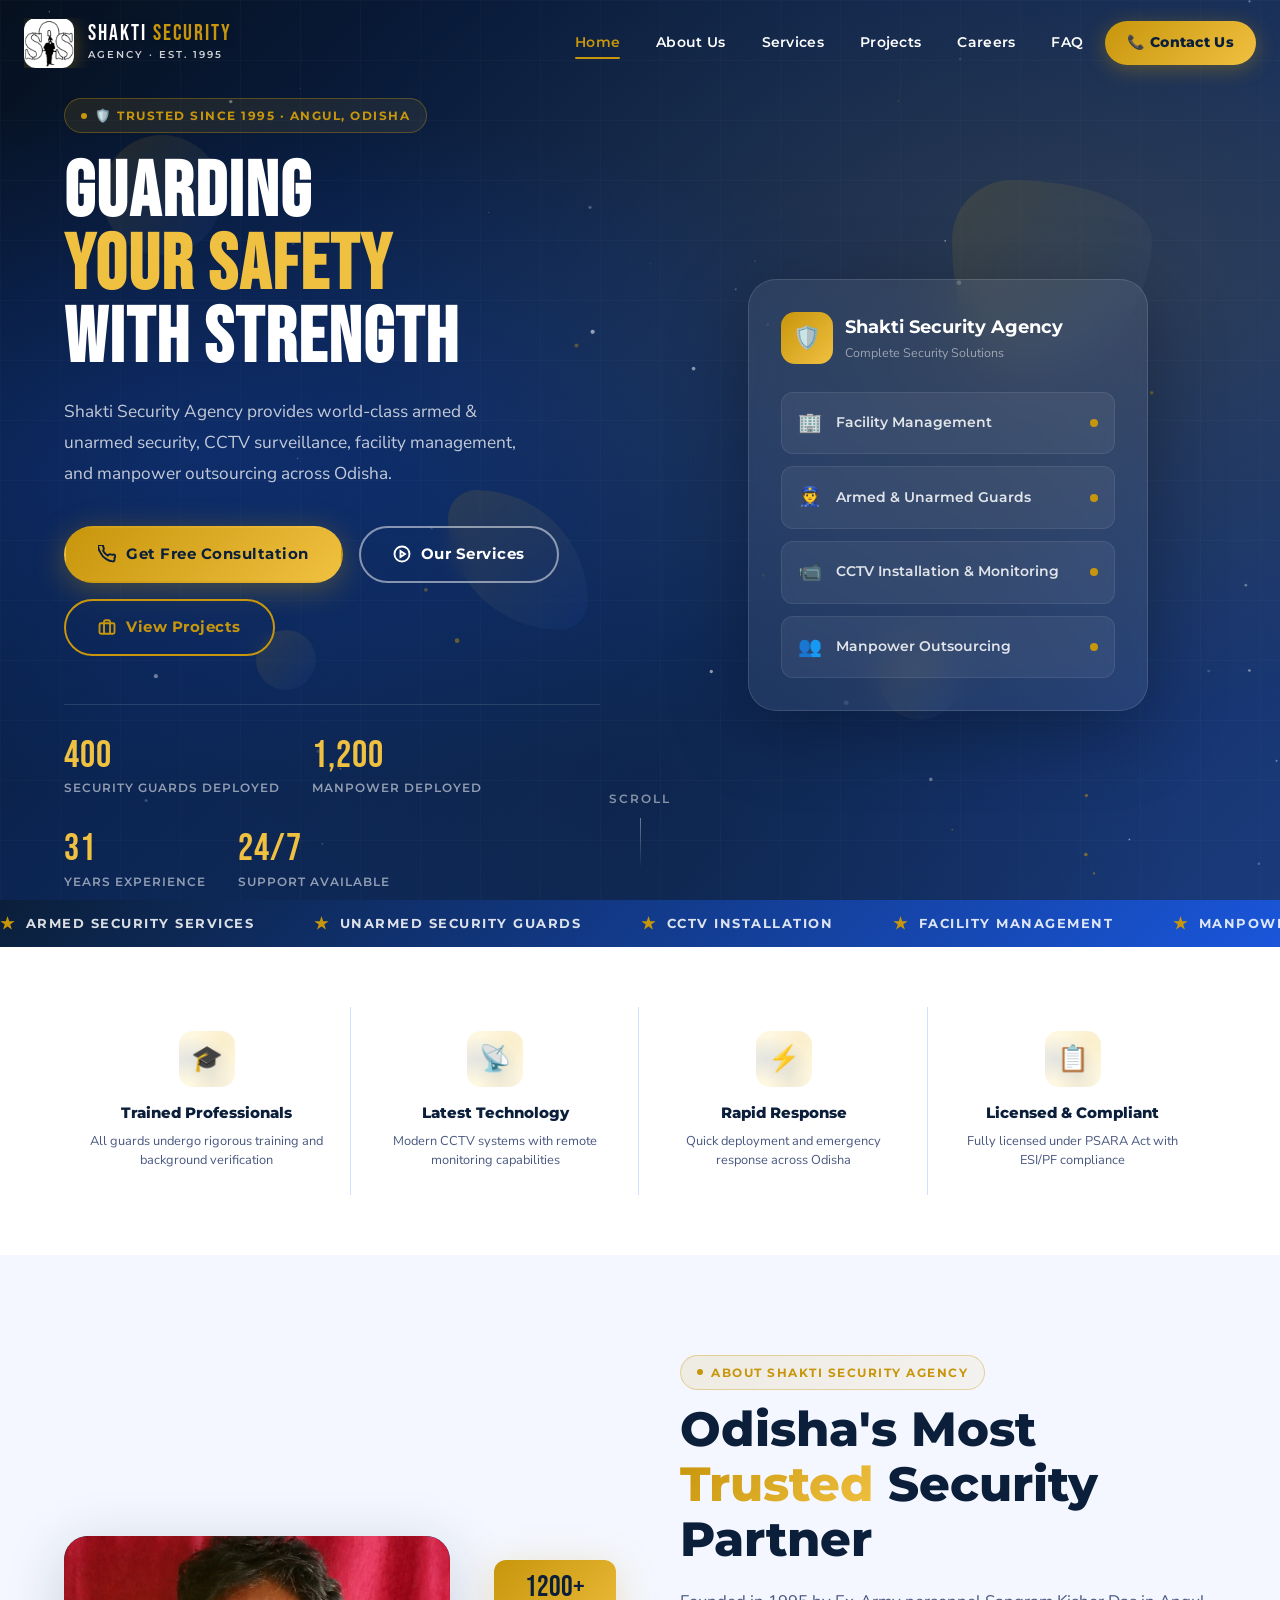
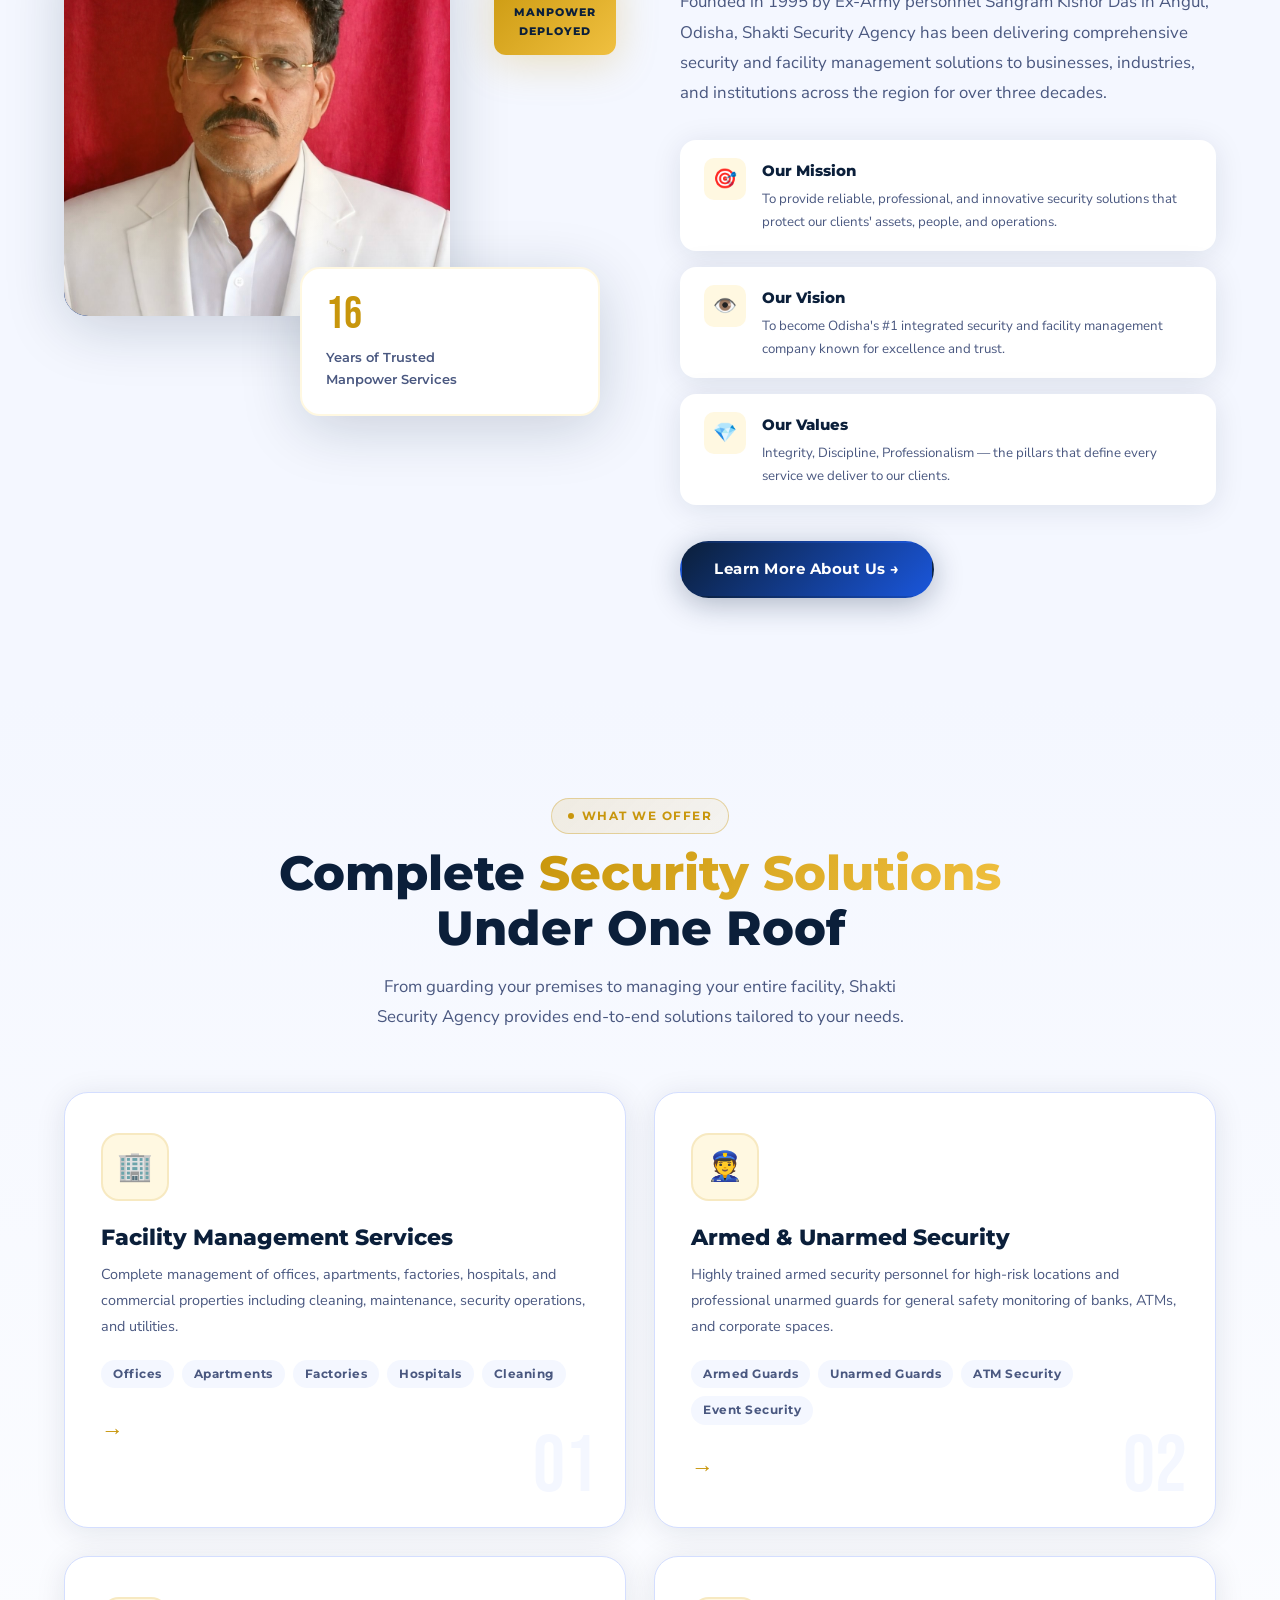
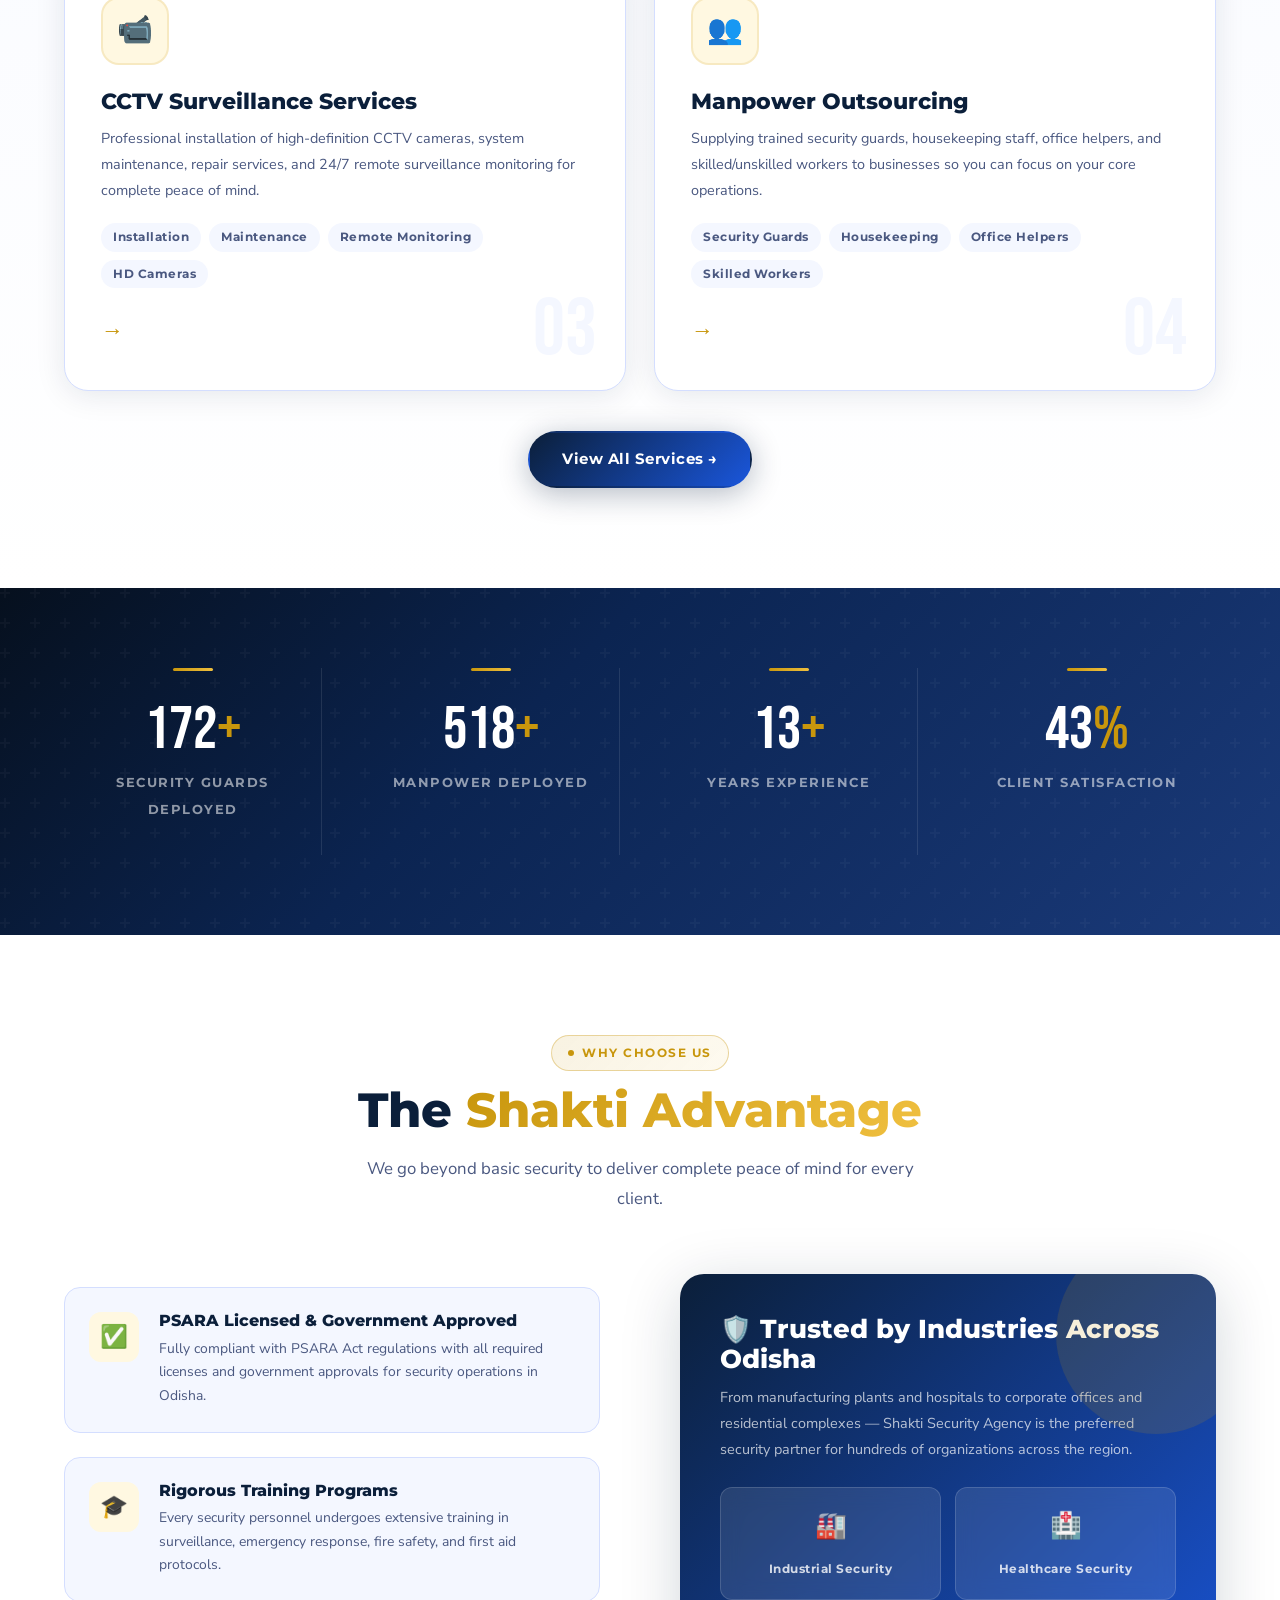
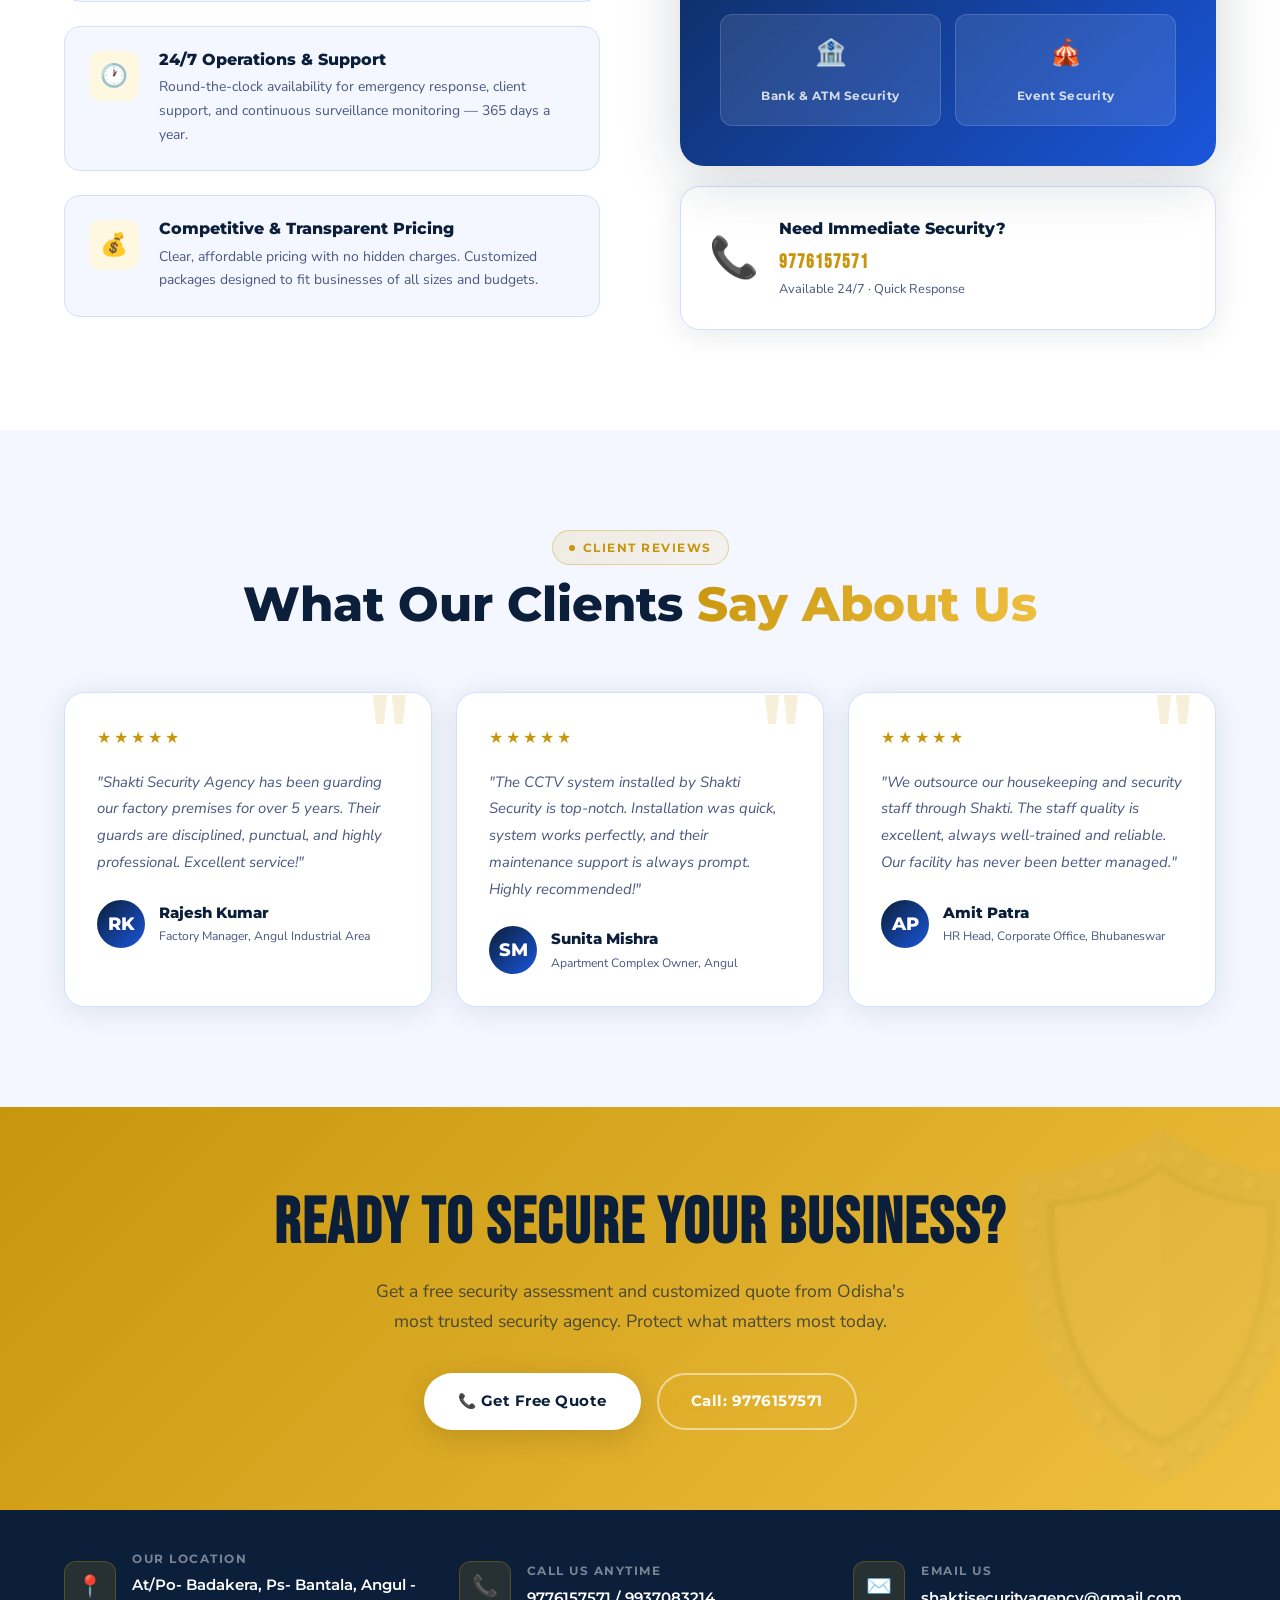
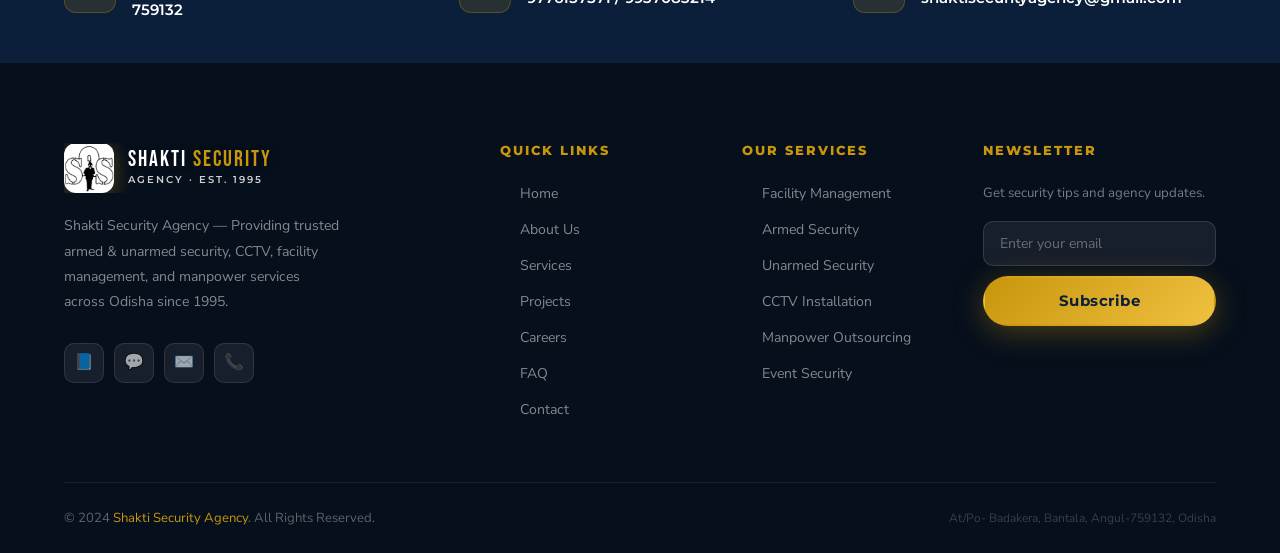
==== commit c2416d4a: "Improve homepage SEO and canonical optimization" ====
--- a/index.html
+++ b/index.html
@@ -176,12 +176,12 @@
       </div>
       <div class="hero-stats animate-in delay-4">
         <div class="hero-stat">
-          <span class="hero-stat-num counter" data-target="800">0</span>
-          <span class="hero-stat-label">Guards and Manpower Deployed</span>
+          <span class="hero-stat-num counter" data-target="400">0</span>
+          <span class="hero-stat-label">Security Guards Deployed</span>
         </div>
         <div class="hero-stat">
-          <span class="hero-stat-num counter" data-target="200">0</span>
-          <span class="hero-stat-label">Clients Served</span>
+          <span class="hero-stat-num counter" data-target="1200">0</span>
+          <span class="hero-stat-label">Manpower Deployed</span>
         </div>
         <div class="hero-stat">
           <span class="hero-stat-num counter" data-target="31">0</span>
@@ -290,8 +290,8 @@
             <div class="stat-text">Years of Trusted<br>Manpower Services</div>
           </div>
           <div class="about-badge-float">
-            <div class="badge-num">800+</div>
-            <div class="badge-text">Guards and Manpower<br>Deployed</div>
+            <div class="badge-num">1200+</div>
+            <div class="badge-text">Manpower<br>Deployed</div>
           </div>
         </div>
       </div>
@@ -402,12 +402,12 @@
   <div class="container">
     <div class="stats-grid">
       <div class="stat-card animate-in">
-        <span class="stat-num"><span class="counter" data-target="800">0</span><span class="stat-suffix">+</span></span>
-        <span class="stat-label">Guards and Manpower Deployed</span>
+        <span class="stat-num"><span class="counter" data-target="400">0</span><span class="stat-suffix">+</span></span>
+        <span class="stat-label">Security Guards Deployed</span>
       </div>
       <div class="stat-card animate-in delay-1">
-        <span class="stat-num"><span class="counter" data-target="200">0</span><span class="stat-suffix">+</span></span>
-        <span class="stat-label">Happy Clients</span>
+        <span class="stat-num"><span class="counter" data-target="1200">0</span><span class="stat-suffix">+</span></span>
+        <span class="stat-label">Manpower Deployed</span>
       </div>
       <div class="stat-card animate-in delay-2">
         <span class="stat-num"><span class="counter" data-target="31">0</span><span class="stat-suffix">+</span></span>
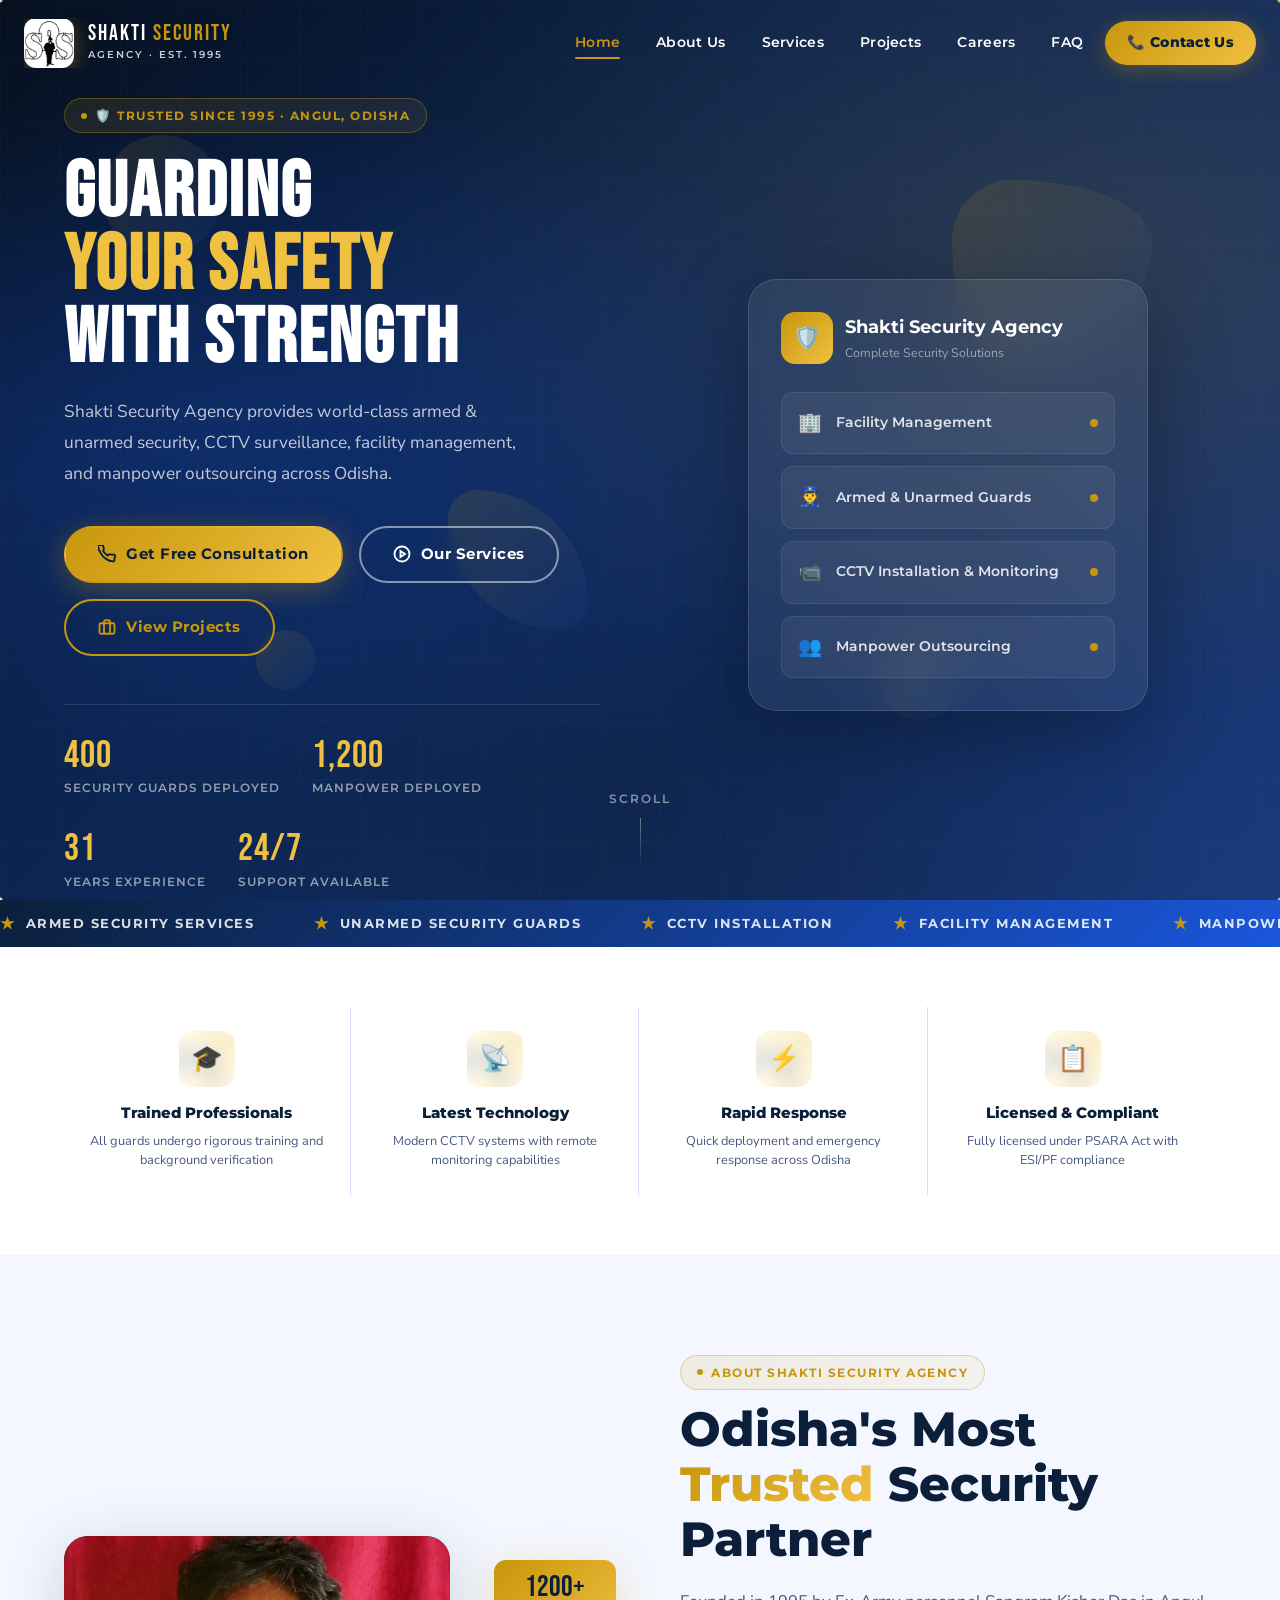
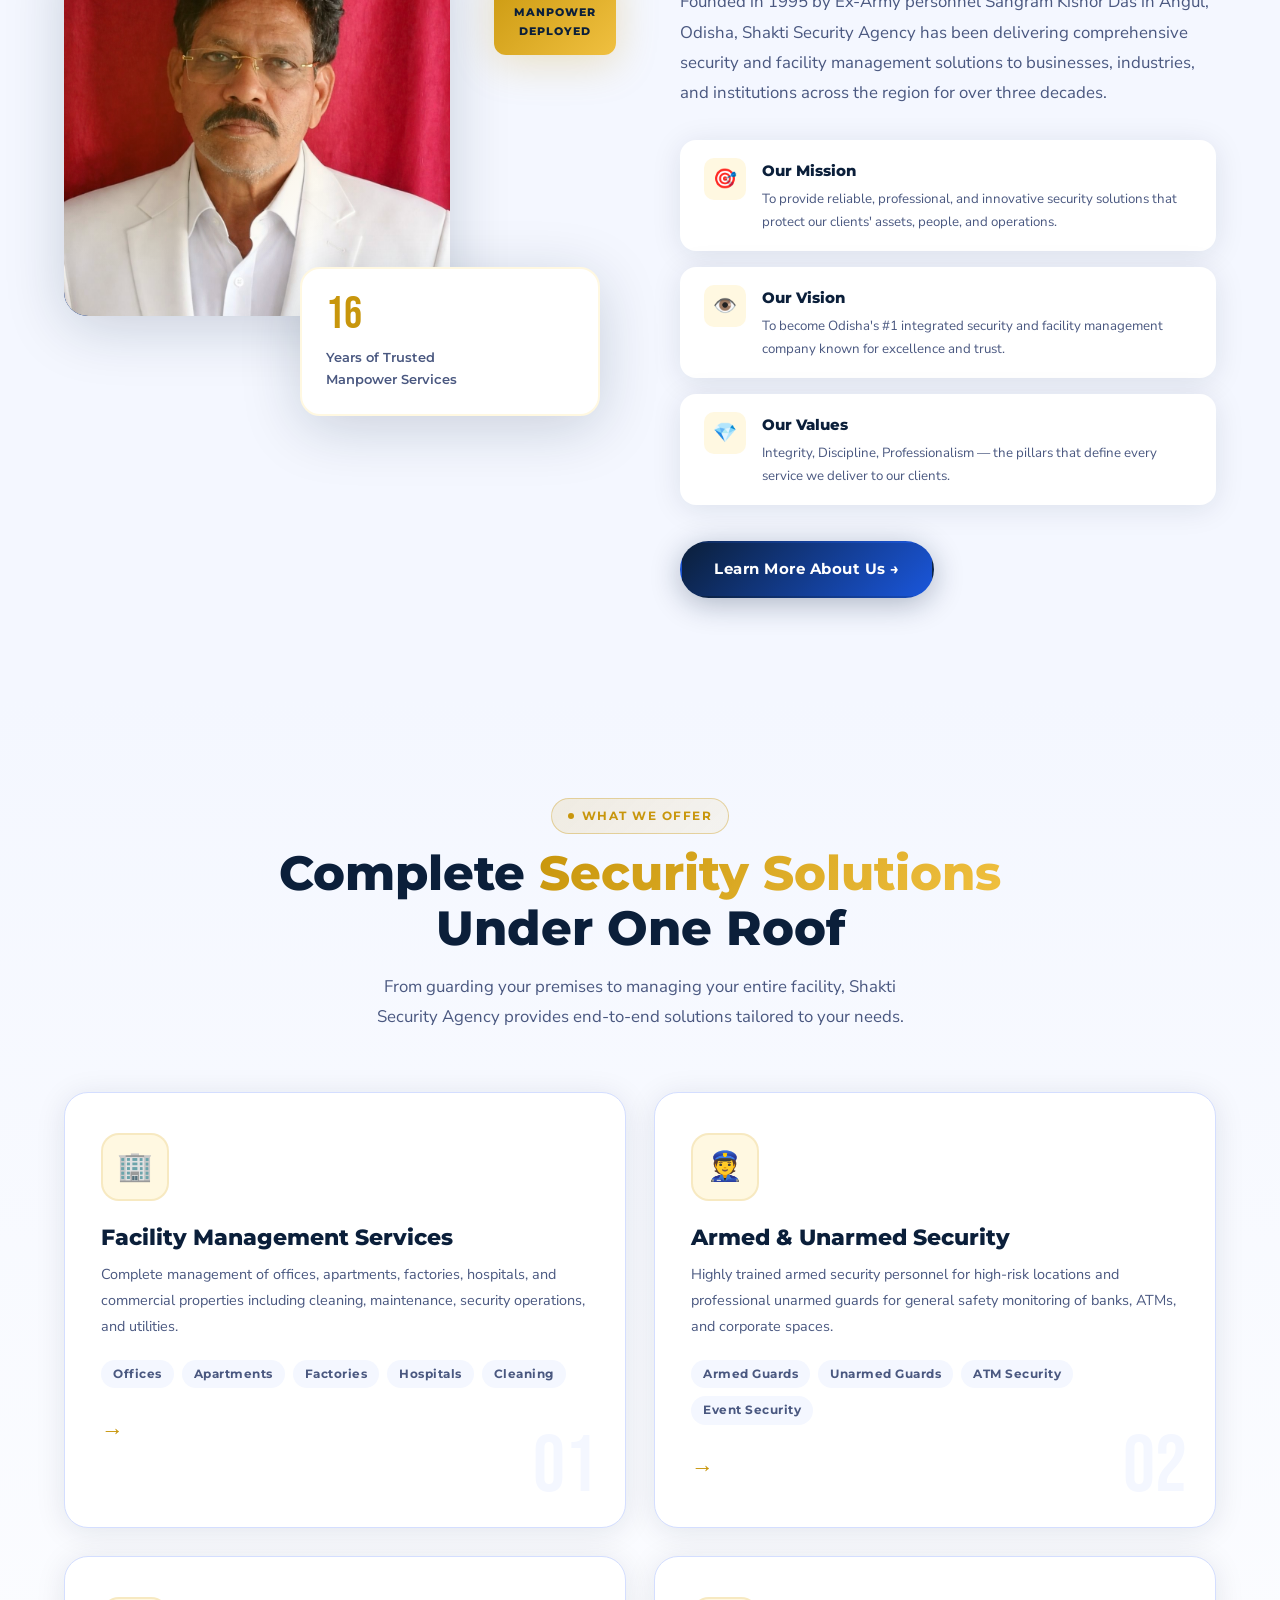
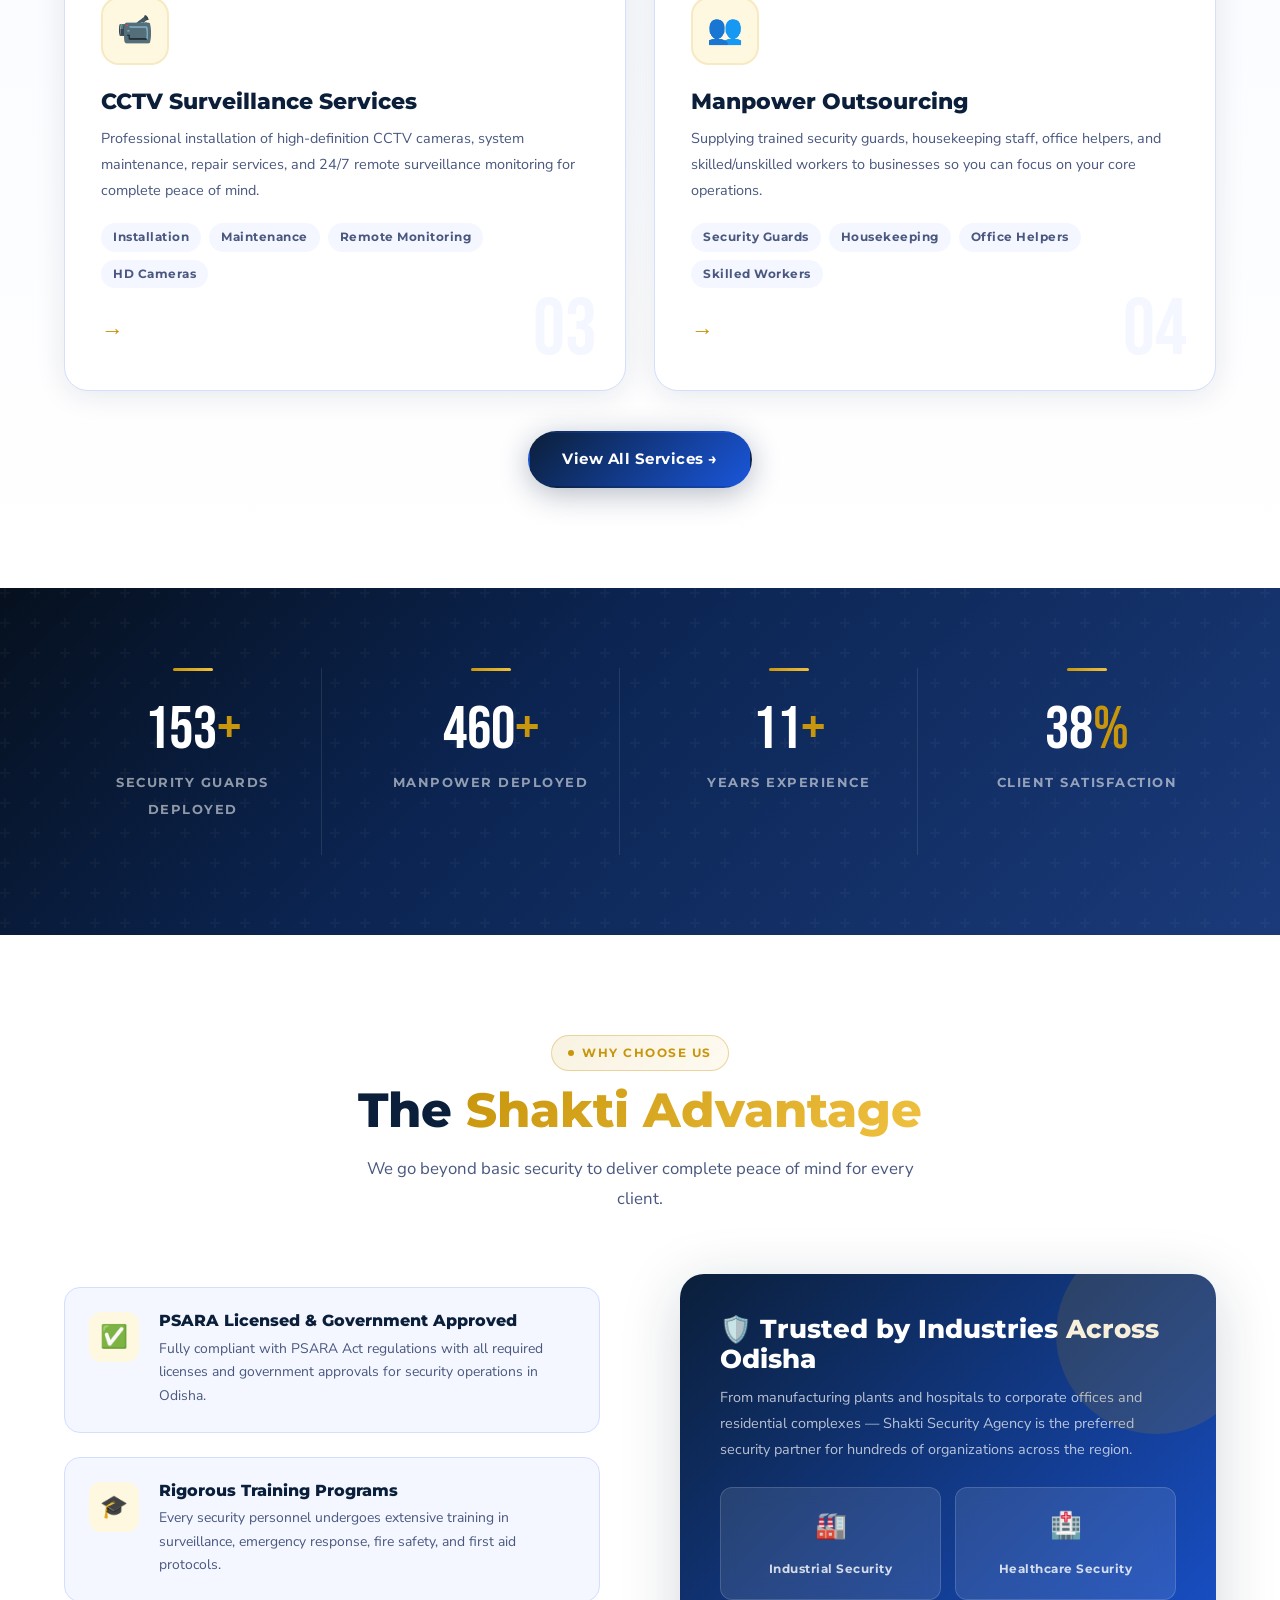
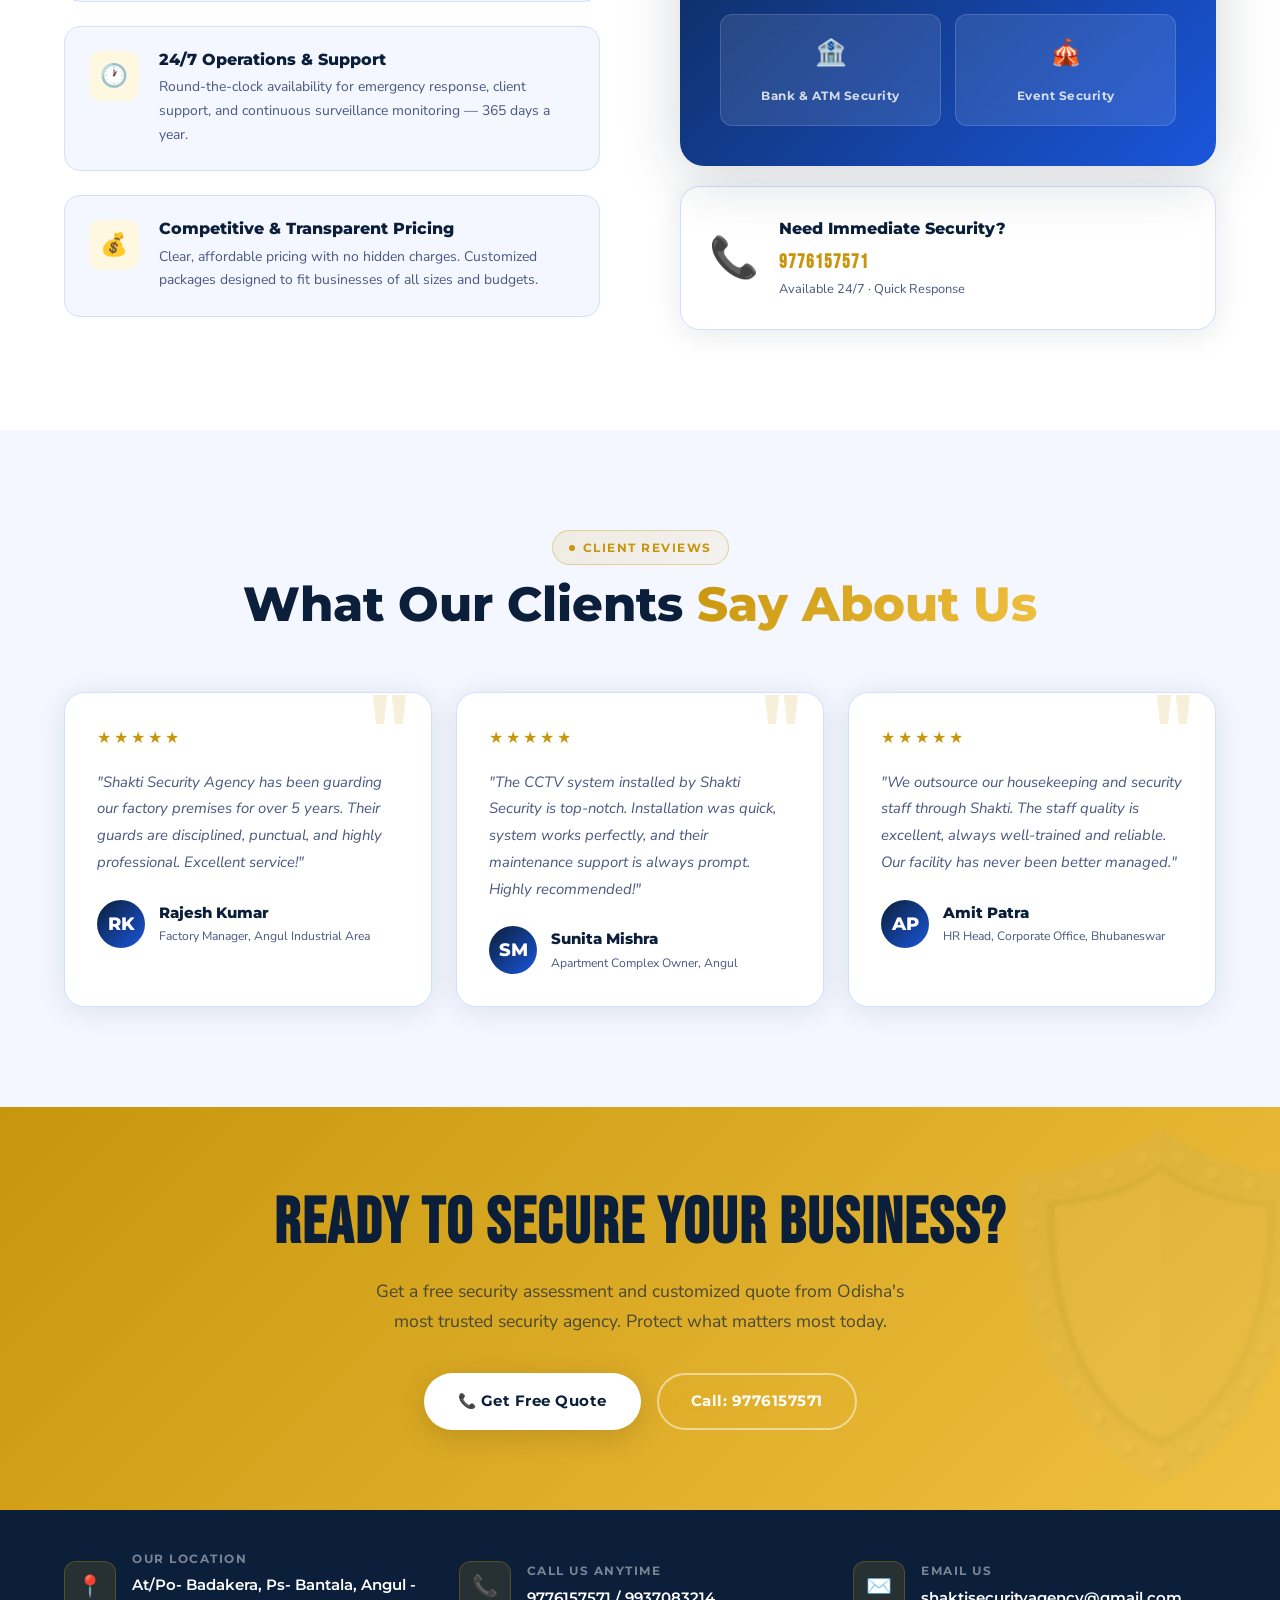
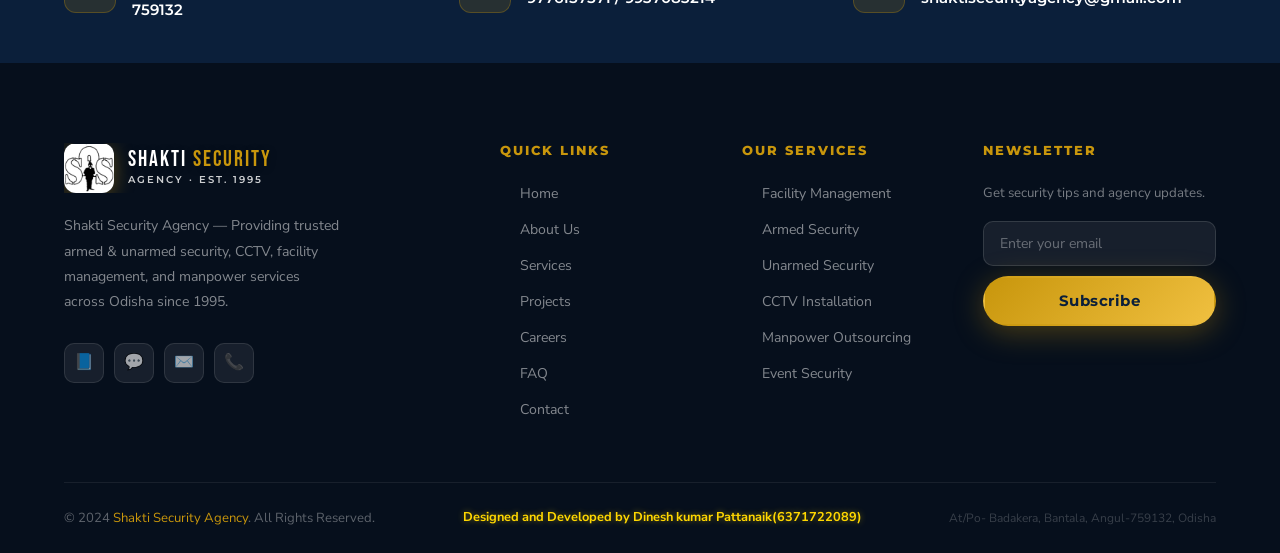
==== commit c0c20b12: "Add developer credit in footer" ====
--- a/index.html
+++ b/index.html
@@ -638,6 +638,7 @@
     </div>
     <div class="footer-bottom">
       <p>© 2024 <span>Shakti Security Agency</span>. All Rights Reserved.</p>
+      <p style="font-size:0.8rem;color:#FFD700;font-weight:700;text-shadow:0 0 6px rgba(255,215,0,0.45);">Designed and Developed by Dinesh kumar Pattanaik(6371722089)</p>
       <p style="font-size:0.75rem;color:rgba(255,255,255,0.2);">At/Po- Badakera, Bantala, Angul-759132, Odisha</p>
     </div>
   </div>
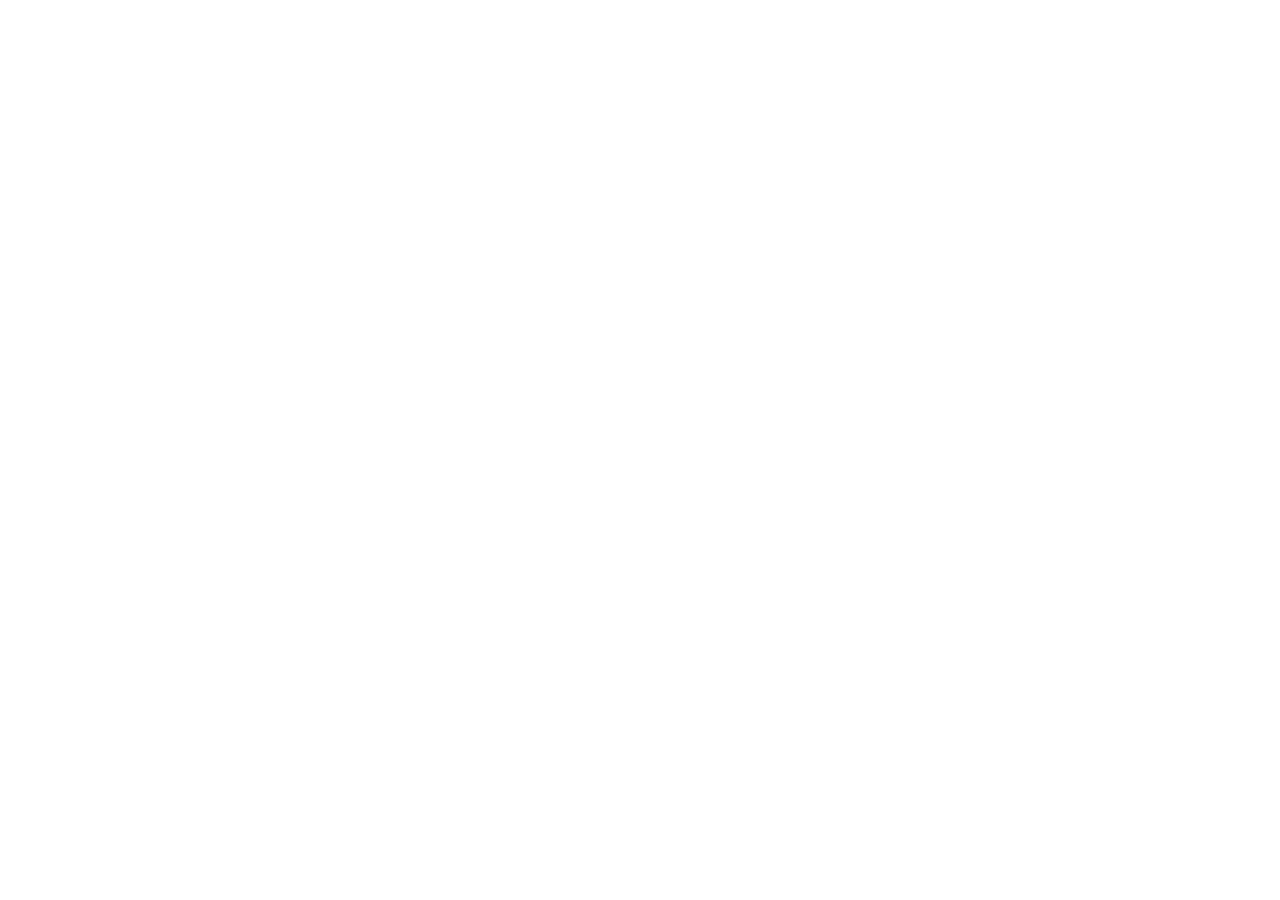
==== commit 572514f2: "Fix SEO canonical URLs and standardize www domain" ====
--- a/index.html
+++ b/index.html
@@ -10,6 +10,18 @@
   <meta name="author" content="Shakti Security Agency" />
   <meta name="robots" content="index, follow" />
   <link rel="canonical" href="https://www.shaktisecurityagency.com/" />
+  <script>
+    (function () {
+      const canonicalHost = 'www.shaktisecurityagency.com';
+      const isLocalHost = window.location.hostname === 'localhost' || window.location.hostname === '127.0.0.1';
+      if (isLocalHost) return;
+      const isIndexPath = window.location.pathname === '/index.html';
+      if (window.location.protocol !== 'https:' || window.location.hostname !== canonicalHost || isIndexPath) {
+        const canonicalPath = isIndexPath ? '/' : window.location.pathname;
+        window.location.replace('https://' + canonicalHost + canonicalPath + window.location.search + window.location.hash);
+      }
+    })();
+  </script>
   <meta property="og:title" content="Shakti Security Agency | Trusted Security & Facility Management | Angul, Odisha" />
   <meta property="og:description" content="Shakti Security Agency - Leading provider of Armed & Unarmed Security Services, CCTV Installation, Facility Management, and Manpower Outsourcing in Angul, Odisha." />
   <meta property="og:type" content="website" />
@@ -85,8 +97,13 @@
   </script>
 
   <link rel="stylesheet" href="styles.css" />
-  <link rel="icon" href="data:image/svg+xml,<svg xmlns='http://www.w3.org/2000/svg' viewBox='0 0 100 100'><text y='.9em' font-size='90'>🛡️</text></svg>" />
+  <link rel="apple-touch-icon" sizes="180x180" href="/apple-touch-icon.png">
+<link rel="icon" type="image/png" sizes="32x32" href="/favicon-32x32.png">
+<link rel="icon" type="image/png" sizes="16x16" href="/favicon-16x16.png">
+<link rel="manifest" href="/site.webmanifest">
+  
 </head>
+
 <body>
 
 <!-- PRELOADER -->
